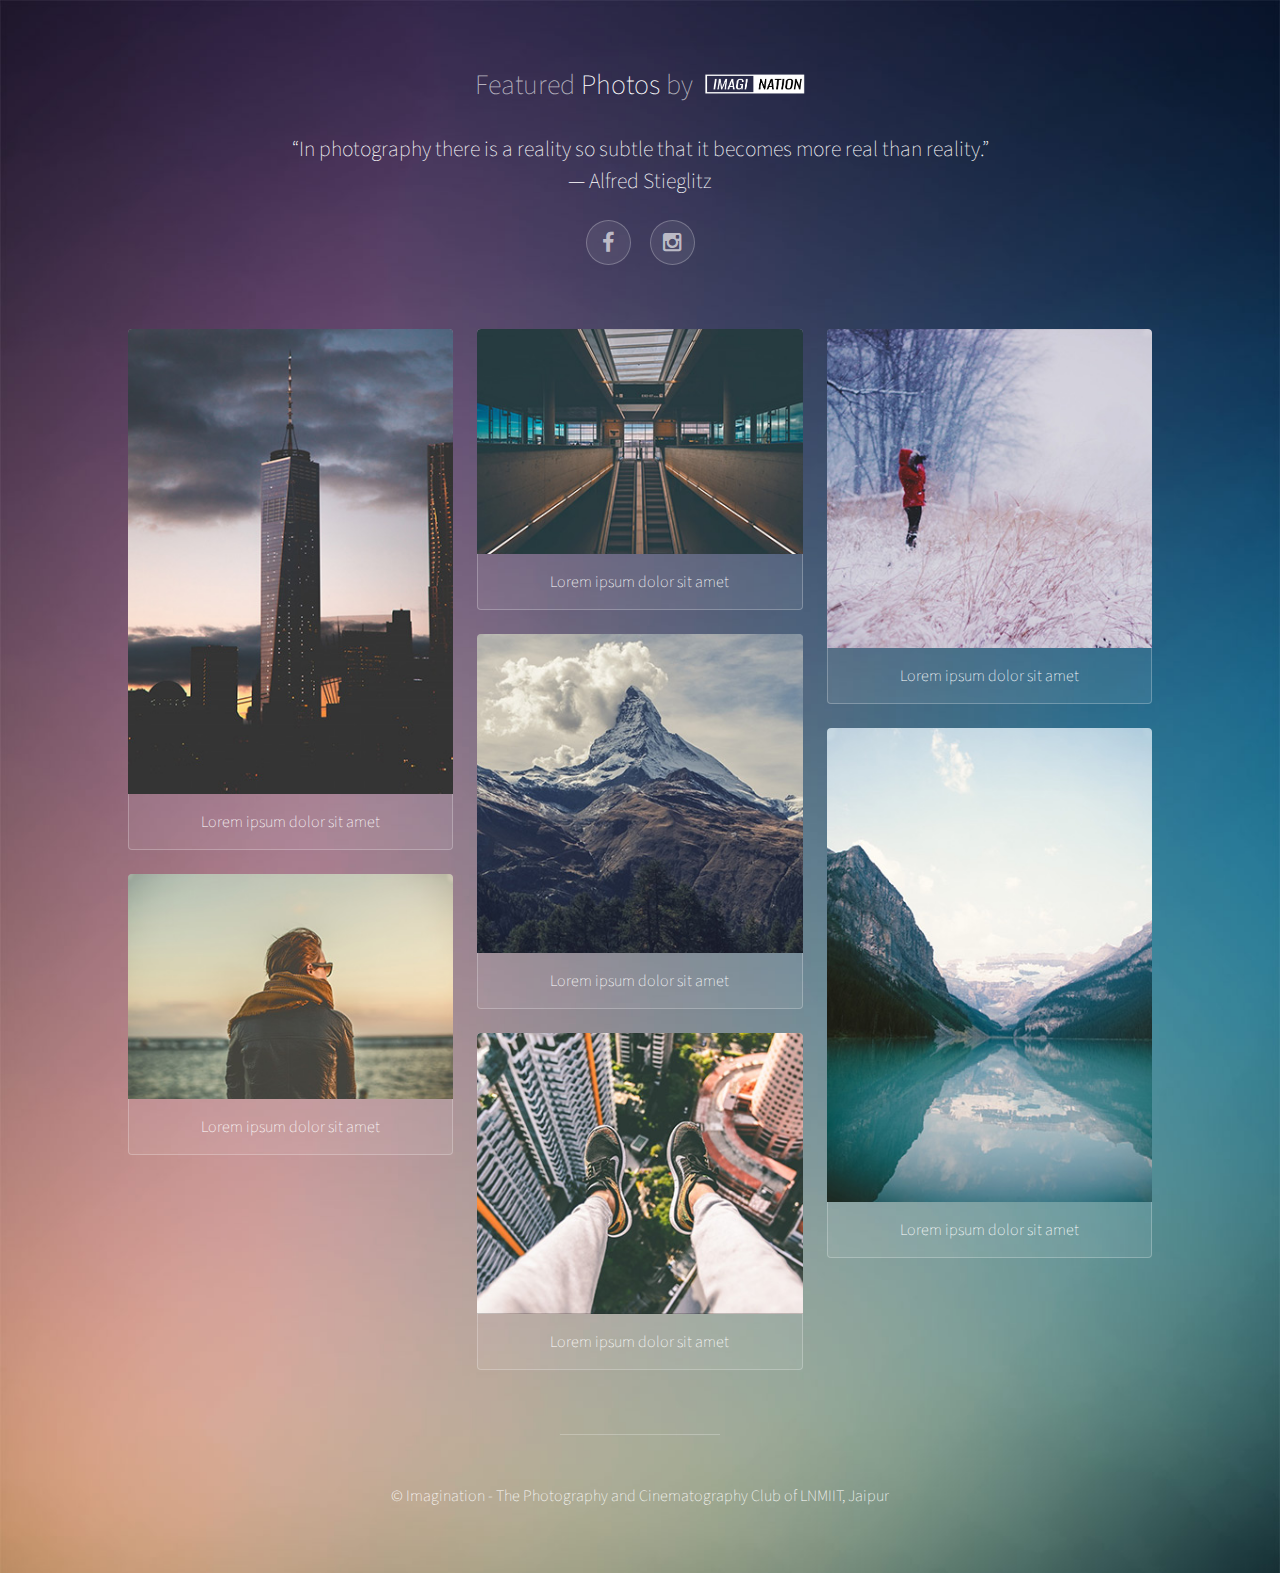
==== featured-gallery.html @ 34ef7d62 "Assests, team.html, gallery.html" ====
<!DOCTYPE HTML>
<!--
	Visualize by TEMPLATED
	templated.co @templatedco
	Released for free under the Creative Commons Attribution 3.0 license (templated.co/license)
-->
<html>
	<head>
		<title>Imagination | Featured Photos</title>
		<meta charset="utf-8" />
		<meta name="viewport" content="width=device-width, initial-scale=1" />
		<link rel="stylesheet" href="assets/css/main.css" />
		<link rel="stylesheet" href="assets/css/animate.css" />
		<link rel="stylesheet" href="assets/css/bootstrap.css" />
		<link rel="stylesheet" href="assets/css/custom.css" />
	</head>
	<body>

		<!-- Wrapper -->
			<div id="wrapper">

				<!-- Header -->
					<header id="header">
					<h1>Featured <strong>Photos</strong> by&nbsp; <img src="images/logowhite.png" height="20" width="100"></h1>

						<h2>“In photography there is a reality so subtle that it becomes more real than reality.” <br> <b>  — Alfred Stieglitz</b></h2>
						<ul class="icons">

							<li><a href="#" class="icon style2 fa-facebook"><span class="label">Facebook</span></a></li>
							<li><a href="#" class="icon style2 fa-instagram"><span class="label">Instagram</span></a></li>

						</ul>
					</header>

				<!-- Main -->
					<section id="main">

						<!-- Thumbnails -->
							<section class="thumbnails">
								<div>
									<a href="images/fulls/01.jpg">
										<img src="images/thumbs/01.jpg" alt="" />
										<h3>Lorem ipsum dolor sit amet</h3>
									</a>
									<a href="images/fulls/02.jpg">
										<img src="images/thumbs/02.jpg" alt="" />
										<h3>Lorem ipsum dolor sit amet</h3>
									</a>
								</div>
								<div>
									<a href="images/fulls/03.jpg">
										<img src="images/thumbs/03.jpg" alt="" />
										<h3>Lorem ipsum dolor sit amet</h3>
									</a>
									<a href="images/fulls/04.jpg">
										<img src="images/thumbs/04.jpg" alt="" />
										<h3>Lorem ipsum dolor sit amet</h3>
									</a>
									<a href="images/fulls/05.jpg">
										<img src="images/thumbs/05.jpg" alt="" />
										<h3>Lorem ipsum dolor sit amet</h3>
									</a>
								</div>
								<div>
									<a href="images/fulls/06.jpg">
										<img src="images/thumbs/06.jpg" alt="" />
										<h3>Lorem ipsum dolor sit amet</h3>
									</a>
									<a href="images/fulls/07.jpg">
										<img src="images/thumbs/07.jpg" alt="" />
										<h3>Lorem ipsum dolor sit amet</h3>
									</a>
								</div>
							</section>

					</section>

				<!-- Footer -->
					<footer id="footer">
						<p><b>&copy; Imagination - The Photography and Cinematography Club of LNMIIT, Jaipur</b></p>
					</footer>

			</div>

		<!-- Scripts -->
			<script src="assets/js/jquery.min.js"></script>
			<script src="assets/js/jquery.poptrox.min.js"></script>
			<script src="assets/js/skel.min.js"></script>
			<script src="assets/js/main.js"></script>

	</body>
</html>
---- assets/css/main.css ----
@charset "UTF-8";
@import url(font-awesome.min.css);
@import url("http://fonts.googleapis.com/css?family=Source+Sans+Pro:200");

/*
	Visualize by TEMPLATED
	templated.co @templatedco
	Released for free under the Creative Commons Attribution 3.0 license (templated.co/license)
*/

/* Reset */

	html, body, div, span, applet, object, iframe, h1, h2, h3, h4, h5, h6, p, blockquote, pre, a, abbr, acronym, address, big, cite, code, del, dfn, em, img, ins, kbd, q, s, samp, small, strike, strong, sub, sup, tt, var, b, u, i, center, dl, dt, dd, ol, ul, li, fieldset, form, label, legend, table, caption, tbody, tfoot, thead, tr, th, td, article, aside, canvas, details, embed, figure, figcaption, footer, header, hgroup, menu, nav, output, ruby, section, summary, time, mark, audio, video {
		margin: 0;
		padding: 0;
		border: 0;
		font-size: 100%;
		font: inherit;
		vertical-align: baseline;
	}

	article, aside, details, figcaption, figure, footer, header, hgroup, menu, nav, section {
		display: block;
	}

	body {
		line-height: 1;
	}

	ol, ul {
		list-style: none;
	}

	blockquote, q {
		quotes: none;
	}

	blockquote:before, blockquote:after, q:before, q:after {
		content: '';
		content: none;
	}

	table {
		border-collapse: collapse;
		border-spacing: 0;
	}

	body {
		-webkit-text-size-adjust: none;
	}

/* Box Model */

	*, *:before, *:after {
		-moz-box-sizing: border-box;
		-webkit-box-sizing: border-box;
		box-sizing: border-box;
	}

/* Grid */

	.row {
		border-bottom: solid 1px transparent;
		-moz-box-sizing: border-box;
		-webkit-box-sizing: border-box;
		box-sizing: border-box;
	}

	.row > * {
		float: left;
		-moz-box-sizing: border-box;
		-webkit-box-sizing: border-box;
		box-sizing: border-box;
	}

	.row:after, .row:before {
		content: '';
		display: block;
		clear: both;
		height: 0;
	}

	.row.uniform > * > :first-child {
		margin-top: 0;
	}

	.row.uniform > * > :last-child {
		margin-bottom: 0;
	}

	.row.\30 \25 > * {
		padding: 0 0 0 0em;
	}

	.row.\30 \25 {
		margin: 0 0 -1px 0em;
	}

	.row.uniform.\30 \25 > * {
		padding: 0em 0 0 0em;
	}

	.row.uniform.\30 \25 {
		margin: 0em 0 -1px 0em;
	}

	.row > * {
		padding: 0 0 0 2em;
	}

	.row {
		margin: 0 0 -1px -2em;
	}

	.row.uniform > * {
		padding: 2em 0 0 2em;
	}

	.row.uniform {
		margin: -2em 0 -1px -2em;
	}

	.row.\32 00\25 > * {
		padding: 0 0 0 4em;
	}

	.row.\32 00\25 {
		margin: 0 0 -1px -4em;
	}

	.row.uniform.\32 00\25 > * {
		padding: 4em 0 0 4em;
	}

	.row.uniform.\32 00\25 {
		margin: -4em 0 -1px -4em;
	}

	.row.\31 50\25 > * {
		padding: 0 0 0 3em;
	}

	.row.\31 50\25 {
		margin: 0 0 -1px -3em;
	}

	.row.uniform.\31 50\25 > * {
		padding: 3em 0 0 3em;
	}

	.row.uniform.\31 50\25 {
		margin: -3em 0 -1px -3em;
	}

	.row.\35 0\25 > * {
		padding: 0 0 0 1em;
	}

	.row.\35 0\25 {
		margin: 0 0 -1px -1em;
	}

	.row.uniform.\35 0\25 > * {
		padding: 1em 0 0 1em;
	}

	.row.uniform.\35 0\25 {
		margin: -1em 0 -1px -1em;
	}

	.row.\32 5\25 > * {
		padding: 0 0 0 0.5em;
	}

	.row.\32 5\25 {
		margin: 0 0 -1px -0.5em;
	}

	.row.uniform.\32 5\25 > * {
		padding: 0.5em 0 0 0.5em;
	}

	.row.uniform.\32 5\25 {
		margin: -0.5em 0 -1px -0.5em;
	}

	.\31 2u, .\31 2u\24 {
		width: 100%;
		clear: none;
		margin-left: 0;
	}

	.\31 1u, .\31 1u\24 {
		width: 91.6666666667%;
		clear: none;
		margin-left: 0;
	}

	.\31 0u, .\31 0u\24 {
		width: 83.3333333333%;
		clear: none;
		margin-left: 0;
	}

	.\39 u, .\39 u\24 {
		width: 75%;
		clear: none;
		margin-left: 0;
	}

	.\38 u, .\38 u\24 {
		width: 66.6666666667%;
		clear: none;
		margin-left: 0;
	}

	.\37 u, .\37 u\24 {
		width: 58.3333333333%;
		clear: none;
		margin-left: 0;
	}

	.\36 u, .\36 u\24 {
		width: 50%;
		clear: none;
		margin-left: 0;
	}

	.\35 u, .\35 u\24 {
		width: 41.6666666667%;
		clear: none;
		margin-left: 0;
	}

	.\34 u, .\34 u\24 {
		width: 33.3333333333%;
		clear: none;
		margin-left: 0;
	}

	.\33 u, .\33 u\24 {
		width: 25%;
		clear: none;
		margin-left: 0;
	}

	.\32 u, .\32 u\24 {
		width: 16.6666666667%;
		clear: none;
		margin-left: 0;
	}

	.\31 u, .\31 u\24 {
		width: 8.3333333333%;
		clear: none;
		margin-left: 0;
	}

	.\31 2u\24 + *,
	.\31 1u\24 + *,
	.\31 0u\24 + *,
	.\39 u\24 + *,
	.\38 u\24 + *,
	.\37 u\24 + *,
	.\36 u\24 + *,
	.\35 u\24 + *,
	.\34 u\24 + *,
	.\33 u\24 + *,
	.\32 u\24 + *,
	.\31 u\24 + * {
		clear: left;
	}

	.\-11u {
		margin-left: 91.66667%;
	}

	.\-10u {
		margin-left: 83.33333%;
	}

	.\-9u {
		margin-left: 75%;
	}

	.\-8u {
		margin-left: 66.66667%;
	}

	.\-7u {
		margin-left: 58.33333%;
	}

	.\-6u {
		margin-left: 50%;
	}

	.\-5u {
		margin-left: 41.66667%;
	}

	.\-4u {
		margin-left: 33.33333%;
	}

	.\-3u {
		margin-left: 25%;
	}

	.\-2u {
		margin-left: 16.66667%;
	}

	.\-1u {
		margin-left: 8.33333%;
	}

	@media screen and (max-width: 1680px) {

		.row > * {
			padding: 0 0 0 2em;
		}

		.row {
			margin: 0 0 -1px -2em;
		}

		.row.uniform > * {
			padding: 2em 0 0 2em;
		}

		.row.uniform {
			margin: -2em 0 -1px -2em;
		}

		.row.\32 00\25 > * {
			padding: 0 0 0 4em;
		}

		.row.\32 00\25 {
			margin: 0 0 -1px -4em;
		}

		.row.uniform.\32 00\25 > * {
			padding: 4em 0 0 4em;
		}

		.row.uniform.\32 00\25 {
			margin: -4em 0 -1px -4em;
		}

		.row.\31 50\25 > * {
			padding: 0 0 0 3em;
		}

		.row.\31 50\25 {
			margin: 0 0 -1px -3em;
		}

		.row.uniform.\31 50\25 > * {
			padding: 3em 0 0 3em;
		}

		.row.uniform.\31 50\25 {
			margin: -3em 0 -1px -3em;
		}

		.row.\35 0\25 > * {
			padding: 0 0 0 1em;
		}

		.row.\35 0\25 {
			margin: 0 0 -1px -1em;
		}

		.row.uniform.\35 0\25 > * {
			padding: 1em 0 0 1em;
		}

		.row.uniform.\35 0\25 {
			margin: -1em 0 -1px -1em;
		}

		.row.\32 5\25 > * {
			padding: 0 0 0 0.5em;
		}

		.row.\32 5\25 {
			margin: 0 0 -1px -0.5em;
		}

		.row.uniform.\32 5\25 > * {
			padding: 0.5em 0 0 0.5em;
		}

		.row.uniform.\32 5\25 {
			margin: -0.5em 0 -1px -0.5em;
		}

		.\31 2u\28xlarge\29, .\31 2u\24\28xlarge\29 {
			width: 100%;
			clear: none;
			margin-left: 0;
		}

		.\31 1u\28xlarge\29, .\31 1u\24\28xlarge\29 {
			width: 91.6666666667%;
			clear: none;
			margin-left: 0;
		}

		.\31 0u\28xlarge\29, .\31 0u\24\28xlarge\29 {
			width: 83.3333333333%;
			clear: none;
			margin-left: 0;
		}

		.\39 u\28xlarge\29, .\39 u\24\28xlarge\29 {
			width: 75%;
			clear: none;
			margin-left: 0;
		}

		.\38 u\28xlarge\29, .\38 u\24\28xlarge\29 {
			width: 66.6666666667%;
			clear: none;
			margin-left: 0;
		}

		.\37 u\28xlarge\29, .\37 u\24\28xlarge\29 {
			width: 58.3333333333%;
			clear: none;
			margin-left: 0;
		}

		.\36 u\28xlarge\29, .\36 u\24\28xlarge\29 {
			width: 50%;
			clear: none;
			margin-left: 0;
		}

		.\35 u\28xlarge\29, .\35 u\24\28xlarge\29 {
			width: 41.6666666667%;
			clear: none;
			margin-left: 0;
		}

		.\34 u\28xlarge\29, .\34 u\24\28xlarge\29 {
			width: 33.3333333333%;
			clear: none;
			margin-left: 0;
		}

		.\33 u\28xlarge\29, .\33 u\24\28xlarge\29 {
			width: 25%;
			clear: none;
			margin-left: 0;
		}

		.\32 u\28xlarge\29, .\32 u\24\28xlarge\29 {
			width: 16.6666666667%;
			clear: none;
			margin-left: 0;
		}

		.\31 u\28xlarge\29, .\31 u\24\28xlarge\29 {
			width: 8.3333333333%;
			clear: none;
			margin-left: 0;
		}

		.\31 2u\24\28xlarge\29 + *,
		.\31 1u\24\28xlarge\29 + *,
		.\31 0u\24\28xlarge\29 + *,
		.\39 u\24\28xlarge\29 + *,
		.\38 u\24\28xlarge\29 + *,
		.\37 u\24\28xlarge\29 + *,
		.\36 u\24\28xlarge\29 + *,
		.\35 u\24\28xlarge\29 + *,
		.\34 u\24\28xlarge\29 + *,
		.\33 u\24\28xlarge\29 + *,
		.\32 u\24\28xlarge\29 + *,
		.\31 u\24\28xlarge\29 + * {
			clear: left;
		}

		.\-11u\28xlarge\29 {
			margin-left: 91.66667%;
		}

		.\-10u\28xlarge\29 {
			margin-left: 83.33333%;
		}

		.\-9u\28xlarge\29 {
			margin-left: 75%;
		}

		.\-8u\28xlarge\29 {
			margin-left: 66.66667%;
		}

		.\-7u\28xlarge\29 {
			margin-left: 58.33333%;
		}

		.\-6u\28xlarge\29 {
			margin-left: 50%;
		}

		.\-5u\28xlarge\29 {
			margin-left: 41.66667%;
		}

		.\-4u\28xlarge\29 {
			margin-left: 33.33333%;
		}

		.\-3u\28xlarge\29 {
			margin-left: 25%;
		}

		.\-2u\28xlarge\29 {
			margin-left: 16.66667%;
		}

		.\-1u\28xlarge\29 {
			margin-left: 8.33333%;
		}

	}

	@media screen and (max-width: 1280px) {

		.row > * {
			padding: 0 0 0 2em;
		}

		.row {
			margin: 0 0 -1px -2em;
		}

		.row.uniform > * {
			padding: 2em 0 0 2em;
		}

		.row.uniform {
			margin: -2em 0 -1px -2em;
		}

		.row.\32 00\25 > * {
			padding: 0 0 0 4em;
		}

		.row.\32 00\25 {
			margin: 0 0 -1px -4em;
		}

		.row.uniform.\32 00\25 > * {
			padding: 4em 0 0 4em;
		}

		.row.uniform.\32 00\25 {
			margin: -4em 0 -1px -4em;
		}

		.row.\31 50\25 > * {
			padding: 0 0 0 3em;
		}

		.row.\31 50\25 {
			margin: 0 0 -1px -3em;
		}

		.row.uniform.\31 50\25 > * {
			padding: 3em 0 0 3em;
		}

		.row.uniform.\31 50\25 {
			margin: -3em 0 -1px -3em;
		}

		.row.\35 0\25 > * {
			padding: 0 0 0 1em;
		}

		.row.\35 0\25 {
			margin: 0 0 -1px -1em;
		}

		.row.uniform.\35 0\25 > * {
			padding: 1em 0 0 1em;
		}

		.row.uniform.\35 0\25 {
			margin: -1em 0 -1px -1em;
		}

		.row.\32 5\25 > * {
			padding: 0 0 0 0.5em;
		}

		.row.\32 5\25 {
			margin: 0 0 -1px -0.5em;
		}

		.row.uniform.\32 5\25 > * {
			padding: 0.5em 0 0 0.5em;
		}

		.row.uniform.\32 5\25 {
			margin: -0.5em 0 -1px -0.5em;
		}

		.\31 2u\28large\29, .\31 2u\24\28large\29 {
			width: 100%;
			clear: none;
			margin-left: 0;
		}

		.\31 1u\28large\29, .\31 1u\24\28large\29 {
			width: 91.6666666667%;
			clear: none;
			margin-left: 0;
		}

		.\31 0u\28large\29, .\31 0u\24\28large\29 {
			width: 83.3333333333%;
			clear: none;
			margin-left: 0;
		}

		.\39 u\28large\29, .\39 u\24\28large\29 {
			width: 75%;
			clear: none;
			margin-left: 0;
		}

		.\38 u\28large\29, .\38 u\24\28large\29 {
			width: 66.6666666667%;
			clear: none;
			margin-left: 0;
		}

		.\37 u\28large\29, .\37 u\24\28large\29 {
			width: 58.3333333333%;
			clear: none;
			margin-left: 0;
		}

		.\36 u\28large\29, .\36 u\24\28large\29 {
			width: 50%;
			clear: none;
			margin-left: 0;
		}

		.\35 u\28large\29, .\35 u\24\28large\29 {
			width: 41.6666666667%;
			clear: none;
			margin-left: 0;
		}

		.\34 u\28large\29, .\34 u\24\28large\29 {
			width: 33.3333333333%;
			clear: none;
			margin-left: 0;
		}

		.\33 u\28large\29, .\33 u\24\28large\29 {
			width: 25%;
			clear: none;
			margin-left: 0;
		}

		.\32 u\28large\29, .\32 u\24\28large\29 {
			width: 16.6666666667%;
			clear: none;
			margin-left: 0;
		}

		.\31 u\28large\29, .\31 u\24\28large\29 {
			width: 8.3333333333%;
			clear: none;
			margin-left: 0;
		}

		.\31 2u\24\28large\29 + *,
		.\31 1u\24\28large\29 + *,
		.\31 0u\24\28large\29 + *,
		.\39 u\24\28large\29 + *,
		.\38 u\24\28large\29 + *,
		.\37 u\24\28large\29 + *,
		.\36 u\24\28large\29 + *,
		.\35 u\24\28large\29 + *,
		.\34 u\24\28large\29 + *,
		.\33 u\24\28large\29 + *,
		.\32 u\24\28large\29 + *,
		.\31 u\24\28large\29 + * {
			clear: left;
		}

		.\-11u\28large\29 {
			margin-left: 91.66667%;
		}

		.\-10u\28large\29 {
			margin-left: 83.33333%;
		}

		.\-9u\28large\29 {
			margin-left: 75%;
		}

		.\-8u\28large\29 {
			margin-left: 66.66667%;
		}

		.\-7u\28large\29 {
			margin-left: 58.33333%;
		}

		.\-6u\28large\29 {
			margin-left: 50%;
		}

		.\-5u\28large\29 {
			margin-left: 41.66667%;
		}

		.\-4u\28large\29 {
			margin-left: 33.33333%;
		}

		.\-3u\28large\29 {
			margin-left: 25%;
		}

		.\-2u\28large\29 {
			margin-left: 16.66667%;
		}

		.\-1u\28large\29 {
			margin-left: 8.33333%;
		}

	}

	@media screen and (max-width: 980px) {

		.row > * {
			padding: 0 0 0 2em;
		}

		.row {
			margin: 0 0 -1px -2em;
		}

		.row.uniform > * {
			padding: 2em 0 0 2em;
		}

		.row.uniform {
			margin: -2em 0 -1px -2em;
		}

		.row.\32 00\25 > * {
			padding: 0 0 0 4em;
		}

		.row.\32 00\25 {
			margin: 0 0 -1px -4em;
		}

		.row.uniform.\32 00\25 > * {
			padding: 4em 0 0 4em;
		}

		.row.uniform.\32 00\25 {
			margin: -4em 0 -1px -4em;
		}

		.row.\31 50\25 > * {
			padding: 0 0 0 3em;
		}

		.row.\31 50\25 {
			margin: 0 0 -1px -3em;
		}

		.row.uniform.\31 50\25 > * {
			padding: 3em 0 0 3em;
		}

		.row.uniform.\31 50\25 {
			margin: -3em 0 -1px -3em;
		}

		.row.\35 0\25 > * {
			padding: 0 0 0 1em;
		}

		.row.\35 0\25 {
			margin: 0 0 -1px -1em;
		}

		.row.uniform.\35 0\25 > * {
			padding: 1em 0 0 1em;
		}

		.row.uniform.\35 0\25 {
			margin: -1em 0 -1px -1em;
		}

		.row.\32 5\25 > * {
			padding: 0 0 0 0.5em;
		}

		.row.\32 5\25 {
			margin: 0 0 -1px -0.5em;
		}

		.row.uniform.\32 5\25 > * {
			padding: 0.5em 0 0 0.5em;
		}

		.row.uniform.\32 5\25 {
			margin: -0.5em 0 -1px -0.5em;
		}

		.\31 2u\28medium\29, .\31 2u\24\28medium\29 {
			width: 100%;
			clear: none;
			margin-left: 0;
		}

		.\31 1u\28medium\29, .\31 1u\24\28medium\29 {
			width: 91.6666666667%;
			clear: none;
			margin-left: 0;
		}

		.\31 0u\28medium\29, .\31 0u\24\28medium\29 {
			width: 83.3333333333%;
			clear: none;
			margin-left: 0;
		}

		.\39 u\28medium\29, .\39 u\24\28medium\29 {
			width: 75%;
			clear: none;
			margin-left: 0;
		}

		.\38 u\28medium\29, .\38 u\24\28medium\29 {
			width: 66.6666666667%;
			clear: none;
			margin-left: 0;
		}

		.\37 u\28medium\29, .\37 u\24\28medium\29 {
			width: 58.3333333333%;
			clear: none;
			margin-left: 0;
		}

		.\36 u\28medium\29, .\36 u\24\28medium\29 {
			width: 50%;
			clear: none;
			margin-left: 0;
		}

		.\35 u\28medium\29, .\35 u\24\28medium\29 {
			width: 41.6666666667%;
			clear: none;
			margin-left: 0;
		}

		.\34 u\28medium\29, .\34 u\24\28medium\29 {
			width: 33.3333333333%;
			clear: none;
			margin-left: 0;
		}

		.\33 u\28medium\29, .\33 u\24\28medium\29 {
			width: 25%;
			clear: none;
			margin-left: 0;
		}

		.\32 u\28medium\29, .\32 u\24\28medium\29 {
			width: 16.6666666667%;
			clear: none;
			margin-left: 0;
		}

		.\31 u\28medium\29, .\31 u\24\28medium\29 {
			width: 8.3333333333%;
			clear: none;
			margin-left: 0;
		}

		.\31 2u\24\28medium\29 + *,
		.\31 1u\24\28medium\29 + *,
		.\31 0u\24\28medium\29 + *,
		.\39 u\24\28medium\29 + *,
		.\38 u\24\28medium\29 + *,
		.\37 u\24\28medium\29 + *,
		.\36 u\24\28medium\29 + *,
		.\35 u\24\28medium\29 + *,
		.\34 u\24\28medium\29 + *,
		.\33 u\24\28medium\29 + *,
		.\32 u\24\28medium\29 + *,
		.\31 u\24\28medium\29 + * {
			clear: left;
		}

		.\-11u\28medium\29 {
			margin-left: 91.66667%;
		}

		.\-10u\28medium\29 {
			margin-left: 83.33333%;
		}

		.\-9u\28medium\29 {
			margin-left: 75%;
		}

		.\-8u\28medium\29 {
			margin-left: 66.66667%;
		}

		.\-7u\28medium\29 {
			margin-left: 58.33333%;
		}

		.\-6u\28medium\29 {
			margin-left: 50%;
		}

		.\-5u\28medium\29 {
			margin-left: 41.66667%;
		}

		.\-4u\28medium\29 {
			margin-left: 33.33333%;
		}

		.\-3u\28medium\29 {
			margin-left: 25%;
		}

		.\-2u\28medium\29 {
			margin-left: 16.66667%;
		}

		.\-1u\28medium\29 {
			margin-left: 8.33333%;
		}

	}

	@media screen and (max-width: 736px) {

		.row > * {
			padding: 0 0 0 2em;
		}

		.row {
			margin: 0 0 -1px -2em;
		}

		.row.uniform > * {
			padding: 2em 0 0 2em;
		}

		.row.uniform {
			margin: -2em 0 -1px -2em;
		}

		.row.\32 00\25 > * {
			padding: 0 0 0 4em;
		}

		.row.\32 00\25 {
			margin: 0 0 -1px -4em;
		}

		.row.uniform.\32 00\25 > * {
			padding: 4em 0 0 4em;
		}

		.row.uniform.\32 00\25 {
			margin: -4em 0 -1px -4em;
		}

		.row.\31 50\25 > * {
			padding: 0 0 0 3em;
		}

		.row.\31 50\25 {
			margin: 0 0 -1px -3em;
		}

		.row.uniform.\31 50\25 > * {
			padding: 3em 0 0 3em;
		}

		.row.uniform.\31 50\25 {
			margin: -3em 0 -1px -3em;
		}

		.row.\35 0\25 > * {
			padding: 0 0 0 1em;
		}

		.row.\35 0\25 {
			margin: 0 0 -1px -1em;
		}

		.row.uniform.\35 0\25 > * {
			padding: 1em 0 0 1em;
		}

		.row.uniform.\35 0\25 {
			margin: -1em 0 -1px -1em;
		}

		.row.\32 5\25 > * {
			padding: 0 0 0 0.5em;
		}

		.row.\32 5\25 {
			margin: 0 0 -1px -0.5em;
		}

		.row.uniform.\32 5\25 > * {
			padding: 0.5em 0 0 0.5em;
		}

		.row.uniform.\32 5\25 {
			margin: -0.5em 0 -1px -0.5em;
		}

		.\31 2u\28small\29, .\31 2u\24\28small\29 {
			width: 100%;
			clear: none;
			margin-left: 0;
		}

		.\31 1u\28small\29, .\31 1u\24\28small\29 {
			width: 91.6666666667%;
			clear: none;
			margin-left: 0;
		}

		.\31 0u\28small\29, .\31 0u\24\28small\29 {
			width: 83.3333333333%;
			clear: none;
			margin-left: 0;
		}

		.\39 u\28small\29, .\39 u\24\28small\29 {
			width: 75%;
			clear: none;
			margin-left: 0;
		}

		.\38 u\28small\29, .\38 u\24\28small\29 {
			width: 66.6666666667%;
			clear: none;
			margin-left: 0;
		}

		.\37 u\28small\29, .\37 u\24\28small\29 {
			width: 58.3333333333%;
			clear: none;
			margin-left: 0;
		}

		.\36 u\28small\29, .\36 u\24\28small\29 {
			width: 50%;
			clear: none;
			margin-left: 0;
		}

		.\35 u\28small\29, .\35 u\24\28small\29 {
			width: 41.6666666667%;
			clear: none;
			margin-left: 0;
		}

		.\34 u\28small\29, .\34 u\24\28small\29 {
			width: 33.3333333333%;
			clear: none;
			margin-left: 0;
		}

		.\33 u\28small\29, .\33 u\24\28small\29 {
			width: 25%;
			clear: none;
			margin-left: 0;
		}

		.\32 u\28small\29, .\32 u\24\28small\29 {
			width: 16.6666666667%;
			clear: none;
			margin-left: 0;
		}

		.\31 u\28small\29, .\31 u\24\28small\29 {
			width: 8.3333333333%;
			clear: none;
			margin-left: 0;
		}

		.\31 2u\24\28small\29 + *,
		.\31 1u\24\28small\29 + *,
		.\31 0u\24\28small\29 + *,
		.\39 u\24\28small\29 + *,
		.\38 u\24\28small\29 + *,
		.\37 u\24\28small\29 + *,
		.\36 u\24\28small\29 + *,
		.\35 u\24\28small\29 + *,
		.\34 u\24\28small\29 + *,
		.\33 u\24\28small\29 + *,
		.\32 u\24\28small\29 + *,
		.\31 u\24\28small\29 + * {
			clear: left;
		}

		.\-11u\28small\29 {
			margin-left: 91.66667%;
		}

		.\-10u\28small\29 {
			margin-left: 83.33333%;
		}

		.\-9u\28small\29 {
			margin-left: 75%;
		}

		.\-8u\28small\29 {
			margin-left: 66.66667%;
		}

		.\-7u\28small\29 {
			margin-left: 58.33333%;
		}

		.\-6u\28small\29 {
			margin-left: 50%;
		}

		.\-5u\28small\29 {
			margin-left: 41.66667%;
		}

		.\-4u\28small\29 {
			margin-left: 33.33333%;
		}

		.\-3u\28small\29 {
			margin-left: 25%;
		}

		.\-2u\28small\29 {
			margin-left: 16.66667%;
		}

		.\-1u\28small\29 {
			margin-left: 8.33333%;
		}

	}

	@media screen and (max-width: 480px) {

		.row > * {
			padding: 0 0 0 2em;
		}

		.row {
			margin: 0 0 -1px -2em;
		}

		.row.uniform > * {
			padding: 2em 0 0 2em;
		}

		.row.uniform {
			margin: -2em 0 -1px -2em;
		}

		.row.\32 00\25 > * {
			padding: 0 0 0 4em;
		}

		.row.\32 00\25 {
			margin: 0 0 -1px -4em;
		}

		.row.uniform.\32 00\25 > * {
			padding: 4em 0 0 4em;
		}

		.row.uniform.\32 00\25 {
			margin: -4em 0 -1px -4em;
		}

		.row.\31 50\25 > * {
			padding: 0 0 0 3em;
		}

		.row.\31 50\25 {
			margin: 0 0 -1px -3em;
		}

		.row.uniform.\31 50\25 > * {
			padding: 3em 0 0 3em;
		}

		.row.uniform.\31 50\25 {
			margin: -3em 0 -1px -3em;
		}

		.row.\35 0\25 > * {
			padding: 0 0 0 1em;
		}

		.row.\35 0\25 {
			margin: 0 0 -1px -1em;
		}

		.row.uniform.\35 0\25 > * {
			padding: 1em 0 0 1em;
		}

		.row.uniform.\35 0\25 {
			margin: -1em 0 -1px -1em;
		}

		.row.\32 5\25 > * {
			padding: 0 0 0 0.5em;
		}

		.row.\32 5\25 {
			margin: 0 0 -1px -0.5em;
		}

		.row.uniform.\32 5\25 > * {
			padding: 0.5em 0 0 0.5em;
		}

		.row.uniform.\32 5\25 {
			margin: -0.5em 0 -1px -0.5em;
		}

		.\31 2u\28xsmall\29, .\31 2u\24\28xsmall\29 {
			width: 100%;
			clear: none;
			margin-left: 0;
		}

		.\31 1u\28xsmall\29, .\31 1u\24\28xsmall\29 {
			width: 91.6666666667%;
			clear: none;
			margin-left: 0;
		}

		.\31 0u\28xsmall\29, .\31 0u\24\28xsmall\29 {
			width: 83.3333333333%;
			clear: none;
			margin-left: 0;
		}

		.\39 u\28xsmall\29, .\39 u\24\28xsmall\29 {
			width: 75%;
			clear: none;
			margin-left: 0;
		}

		.\38 u\28xsmall\29, .\38 u\24\28xsmall\29 {
			width: 66.6666666667%;
			clear: none;
			margin-left: 0;
		}

		.\37 u\28xsmall\29, .\37 u\24\28xsmall\29 {
			width: 58.3333333333%;
			clear: none;
			margin-left: 0;
		}

		.\36 u\28xsmall\29, .\36 u\24\28xsmall\29 {
			width: 50%;
			clear: none;
			margin-left: 0;
		}

		.\35 u\28xsmall\29, .\35 u\24\28xsmall\29 {
			width: 41.6666666667%;
			clear: none;
			margin-left: 0;
		}

		.\34 u\28xsmall\29, .\34 u\24\28xsmall\29 {
			width: 33.3333333333%;
			clear: none;
			margin-left: 0;
		}

		.\33 u\28xsmall\29, .\33 u\24\28xsmall\29 {
			width: 25%;
			clear: none;
			margin-left: 0;
		}

		.\32 u\28xsmall\29, .\32 u\24\28xsmall\29 {
			width: 16.6666666667%;
			clear: none;
			margin-left: 0;
		}

		.\31 u\28xsmall\29, .\31 u\24\28xsmall\29 {
			width: 8.3333333333%;
			clear: none;
			margin-left: 0;
		}

		.\31 2u\24\28xsmall\29 + *,
		.\31 1u\24\28xsmall\29 + *,
		.\31 0u\24\28xsmall\29 + *,
		.\39 u\24\28xsmall\29 + *,
		.\38 u\24\28xsmall\29 + *,
		.\37 u\24\28xsmall\29 + *,
		.\36 u\24\28xsmall\29 + *,
		.\35 u\24\28xsmall\29 + *,
		.\34 u\24\28xsmall\29 + *,
		.\33 u\24\28xsmall\29 + *,
		.\32 u\24\28xsmall\29 + *,
		.\31 u\24\28xsmall\29 + * {
			clear: left;
		}

		.\-11u\28xsmall\29 {
			margin-left: 91.66667%;
		}

		.\-10u\28xsmall\29 {
			margin-left: 83.33333%;
		}

		.\-9u\28xsmall\29 {
			margin-left: 75%;
		}

		.\-8u\28xsmall\29 {
			margin-left: 66.66667%;
		}

		.\-7u\28xsmall\29 {
			margin-left: 58.33333%;
		}

		.\-6u\28xsmall\29 {
			margin-left: 50%;
		}

		.\-5u\28xsmall\29 {
			margin-left: 41.66667%;
		}

		.\-4u\28xsmall\29 {
			margin-left: 33.33333%;
		}

		.\-3u\28xsmall\29 {
			margin-left: 25%;
		}

		.\-2u\28xsmall\29 {
			margin-left: 16.66667%;
		}

		.\-1u\28xsmall\29 {
			margin-left: 8.33333%;
		}

	}

/* Basic */

	@-ms-viewport {
		width: device-width;
	}

	body {
		-ms-overflow-style: scrollbar;
	}

	@media screen and (max-width: 480px) {

		html, body {
			min-width: 320px;
		}

	}

	body {
		background-color: #000;
		background-image: url("../../images/bg.jpg");
		background-size: cover;
		background-position: top center;
	}

		body.is-loading *, body.is-loading *:before, body.is-loading *:after {
			-moz-animation: none !important;
			-webkit-animation: none !important;
			-ms-animation: none !important;
			animation: none !important;
			-moz-transition: none !important;
			-webkit-transition: none !important;
			-ms-transition: none !important;
			transition: none !important;
		}

/* Type */

	body, input, select, textarea {
		color: rgba(255, 255, 255, 0.65);
		font-family: "Source Sans Pro", Helvetica, sans-serif;
		font-size: 13pt;
		font-weight: 200;
		line-height: 1.65;
	}

		@media screen and (max-width: 1280px) {

			body, input, select, textarea {
				font-size: 12pt;
			}

		}

	a {
		color: inherit;
		text-decoration: none;
		border-bottom: dotted 1px rgba(255, 255, 255, 0.35);
		-moz-transition: border-bottom-color 0.2s ease-in-out, color 0.2s ease-in-out;
		-webkit-transition: border-bottom-color 0.2s ease-in-out, color 0.2s ease-in-out;
		-ms-transition: border-bottom-color 0.2s ease-in-out, color 0.2s ease-in-out;
		transition: border-bottom-color 0.2s ease-in-out, color 0.2s ease-in-out;
	}

		a:hover {
			color: #ffffff;
			border-bottom-color: transparent;
		}

	strong, b {
		color: #ffffff;
		font-weight: 200;
	}

	em, i {
		font-style: italic;
	}

	p {
		margin: 0 0 2em 0;
	}

	h1, h2, h3, h4, h5, h6 {
		color: #ffffff;
		font-weight: 200;
		line-height: 1.5;
		margin: 0 0 1em 0;
	}

		h1 a, h2 a, h3 a, h4 a, h5 a, h6 a {
			color: inherit;
			text-decoration: none;
		}

		@media screen and (max-width: 980px) {

			h1 br, h2 br, h3 br, h4 br, h5 br, h6 br {
				display: none;
			}

		}

	h1 {
		font-size: 1.75em;
	}

		@media screen and (max-width: 980px) {

			h1 {
				font-size: 1.5em;
			}

		}

		@media screen and (max-width: 736px) {

			h1 {
				font-size: 1.25em;
			}

		}

	h2 {
		font-size: 1.35em;
	}

		@media screen and (max-width: 736px) {

			h2 {
				font-size: 1em;
			}

		}

	h3 {
		font-size: 1em;
	}

	h4 {
		font-size: 1em;
	}

	h5 {
		font-size: 0.9em;
	}

	h6 {
		font-size: 0.7em;
	}

	sub {
		font-size: 0.8em;
		position: relative;
		top: 0.5em;
	}

	sup {
		font-size: 0.8em;
		position: relative;
		top: -0.5em;
	}

	blockquote {
		border-left: solid 4px rgba(255, 255, 255, 0.25);
		font-style: italic;
		margin: 0 0 2em 0;
		padding: 0.5em 0 0.5em 2em;
	}

	code {
		background: rgba(255, 255, 255, 0.075);
		border-radius: 4px;
		border: solid 1px rgba(255, 255, 255, 0.25);
		font-family: "Courier New", monospace;
		font-size: 0.9em;
		margin: 0 0.25em;
		padding: 0.25em 0.65em;
	}

	pre {
		-webkit-overflow-scrolling: touch;
		font-family: "Courier New", monospace;
		font-size: 0.9em;
		margin: 0 0 2em 0;
	}

		pre code {
			display: block;
			line-height: 1.75;
			padding: 1em 1.5em;
			overflow-x: auto;
		}

	hr {
		border: 0;
		border-bottom: solid 1px rgba(255, 255, 255, 0.25);
		margin: 2em 0;
	}

		hr.major {
			margin: 3em 0;
		}

	.align-left {
		text-align: left;
	}

	.align-center {
		text-align: center;
	}

	.align-right {
		text-align: right;
	}

/* Section/Article */

	section.special, article.special {
		text-align: center;
	}

	header p {
		color: rgba(255, 255, 255, 0.35);
		position: relative;
		margin: 0 0 1.5em 0;
	}

	header h2 + p {
		font-size: 1.25em;
		margin-top: -1em;
	}

	header h3 + p {
		font-size: 1.1em;
		margin-top: -0.8em;
	}

	header h4 + p,
	header h5 + p,
	header h6 + p {
		font-size: 0.9em;
		margin-top: -0.6em;
	}

/* Form */

	form {
		margin: 0 0 2em 0;
	}

	label {
		color: #ffffff;
		display: block;
		font-size: 0.9em;
		font-weight: 200;
		margin: 0 0 1em 0;
	}

	input[type="text"],
	input[type="password"],
	input[type="email"],
	input[type="tel"],
	select,
	textarea {
		-moz-appearance: none;
		-webkit-appearance: none;
		-ms-appearance: none;
		appearance: none;
		background: rgba(255, 255, 255, 0.075);
		border-radius: 4px;
		border: none;
		border: solid 1px rgba(255, 255, 255, 0.25);
		color: inherit;
		display: block;
		outline: 0;
		padding: 0 1em;
		text-decoration: none;
		width: 100%;
	}

		input[type="text"]:invalid,
		input[type="password"]:invalid,
		input[type="email"]:invalid,
		input[type="tel"]:invalid,
		select:invalid,
		textarea:invalid {
			box-shadow: none;
		}

		input[type="text"]:focus,
		input[type="password"]:focus,
		input[type="email"]:focus,
		input[type="tel"]:focus,
		select:focus,
		textarea:focus {
			border-color: #FF6382;
			box-shadow: 0 0 0 1px #FF6382;
		}

	.select-wrapper {
		text-decoration: none;
		display: block;
		position: relative;
	}

		.select-wrapper:before {
			content: "";
			-moz-osx-font-smoothing: grayscale;
			-webkit-font-smoothing: antialiased;
			font-family: FontAwesome;
			font-style: normal;
			font-weight: normal;
			text-transform: none !important;
		}

		.select-wrapper:before {
			color: rgba(255, 255, 255, 0.25);
			display: block;
			height: 2.75em;
			line-height: 2.75em;
			pointer-events: none;
			position: absolute;
			right: 0;
			text-align: center;
			top: 0;
			width: 2.75em;
		}

		.select-wrapper select::-ms-expand {
			display: none;
		}

	input[type="text"],
	input[type="password"],
	input[type="email"],
	select {
		height: 2.75em;
	}

	textarea {
		padding: 0.75em 1em;
	}

	input[type="checkbox"],
	input[type="radio"] {
		-moz-appearance: none;
		-webkit-appearance: none;
		-ms-appearance: none;
		appearance: none;
		display: block;
		float: left;
		margin-right: -2em;
		opacity: 0;
		width: 1em;
		z-index: -1;
	}

		input[type="checkbox"] + label,
		input[type="radio"] + label {
			text-decoration: none;
			color: rgba(255, 255, 255, 0.65);
			cursor: pointer;
			display: inline-block;
			font-size: 1em;
			font-weight: 200;
			padding-left: 2.4em;
			padding-right: 0.75em;
			position: relative;
		}

			input[type="checkbox"] + label:before,
			input[type="radio"] + label:before {
				-moz-osx-font-smoothing: grayscale;
				-webkit-font-smoothing: antialiased;
				font-family: FontAwesome;
				font-style: normal;
				font-weight: normal;
				text-transform: none !important;
			}

			input[type="checkbox"] + label:before,
			input[type="radio"] + label:before {
				background: rgba(255, 255, 255, 0.075);
				border-radius: 4px;
				border: solid 1px rgba(255, 255, 255, 0.25);
				content: '';
				display: inline-block;
				height: 1.65em;
				left: 0;
				line-height: 1.58125em;
				position: absolute;
				text-align: center;
				top: 0;
				width: 1.65em;
			}

		input[type="checkbox"]:checked + label:before,
		input[type="radio"]:checked + label:before {
			background: #FF6382;
			border-color: #FF6382;
			color: #ffffff;
			content: '\f00c';
		}

		input[type="checkbox"]:focus + label:before,
		input[type="radio"]:focus + label:before {
			border-color: #FF6382;
			box-shadow: 0 0 0 1px #FF6382;
		}

	input[type="checkbox"] + label:before {
		border-radius: 4px;
	}

	input[type="radio"] + label:before {
		border-radius: 100%;
	}

	::-webkit-input-placeholder {
		color: rgba(255, 255, 255, 0.35) !important;
		opacity: 1.0;
	}

	:-moz-placeholder {
		color: rgba(255, 255, 255, 0.35) !important;
		opacity: 1.0;
	}

	::-moz-placeholder {
		color: rgba(255, 255, 255, 0.35) !important;
		opacity: 1.0;
	}

	:-ms-input-placeholder {
		color: rgba(255, 255, 255, 0.35) !important;
		opacity: 1.0;
	}

	.formerize-placeholder {
		color: rgba(255, 255, 255, 0.35) !important;
		opacity: 1.0;
	}

/* Box */

	.box {
		border-radius: 4px;
		border: solid 1px rgba(255, 255, 255, 0.25);
		margin-bottom: 2em;
		padding: 1.5em;
	}

		.box > :last-child,
		.box > :last-child > :last-child,
		.box > :last-child > :last-child > :last-child {
			margin-bottom: 0;
		}

		.box.alt {
			border: 0;
			border-radius: 0;
			padding: 0;
		}

/* Icon */

	.icon {
		text-decoration: none;
		border-bottom: none;
		position: relative;
	}

		.icon:before {
			-moz-osx-font-smoothing: grayscale;
			-webkit-font-smoothing: antialiased;
			font-family: FontAwesome;
			font-style: normal;
			font-weight: normal;
			text-transform: none !important;
		}

		.icon > .label {
			display: none;
		}

		.icon.style2 {
			-moz-transition: all 0.2s ease;
			-webkit-transition: all 0.2s ease;
			-ms-transition: all 0.2s ease;
			transition: all 0.2s ease;
			border-radius: 100%;
			display: inline-block;
			padding: 0.5em;
			border: solid 1px rgba(255, 255, 255, 0.25);
			background-color: rgba(255, 255, 255, 0.075);
		}

			.icon.style2:before {
				display: block;
				width: 1.25em;
				height: 1.25em;
				line-height: 1.25em;
				font-size: 1.35em;
			}

			.icon.style2:hover {
				background-color: rgba(255, 255, 255, 0.25);
			}

			@media screen and (max-width: 736px) {

				.icon.style2:before {
					font-size: 1em;
				}

			}

/* Image */

	.image {
		border-radius: 4px;
		border: 0;
		display: inline-block;
		position: relative;
	}

		.image img {
			border-radius: 4px;
			display: block;
		}

		.image.left, .image.right {
			max-width: 40%;
		}

			.image.left img, .image.right img {
				width: 100%;
			}

		.image.left {
			float: left;
			padding: 0 1.5em 1em 0;
			top: 0.25em;
		}

		.image.right {
			float: right;
			padding: 0 0 1em 1.5em;
			top: 0.25em;
		}

		.image.fit {
			display: block;
			margin: 0 0 2em 0;
			width: 100%;
		}

			.image.fit img {
				width: 100%;
			}

		.image.main {
			display: block;
			margin: 0 0 3em 0;
			width: 100%;
		}

			.image.main img {
				width: 100%;
			}

/* List */

	ol {
		list-style: decimal;
		margin: 0 0 2em 0;
		padding-left: 1.25em;
	}

		ol li {
			padding-left: 0.25em;
		}

	ul {
		list-style: disc;
		margin: 0 0 2em 0;
		padding-left: 1em;
	}

		ul li {
			padding-left: 0.5em;
		}

		ul.alt {
			list-style: none;
			padding-left: 0;
		}

			ul.alt li {
				border-top: solid 1px rgba(255, 255, 255, 0.25);
				padding: 0.5em 0;
			}

				ul.alt li:first-child {
					border-top: 0;
					padding-top: 0;
				}

		ul.icons {
			cursor: default;
			list-style: none;
			padding-left: 0;
		}

			ul.icons li {
				display: inline-block;
				padding: 0 1em 0 0;
			}

				ul.icons li:last-child {
					padding-right: 0;
				}

		ul.actions {
			cursor: default;
			list-style: none;
			padding-left: 0;
		}

			ul.actions li {
				display: inline-block;
				padding: 0 1em 0 0;
				vertical-align: middle;
			}

				ul.actions li:last-child {
					padding-right: 0;
				}

			ul.actions.small li {
				padding: 0 0.5em 0 0;
			}

			ul.actions.vertical li {
				display: block;
				padding: 1em 0 0 0;
			}

				ul.actions.vertical li:first-child {
					padding-top: 0;
				}

				ul.actions.vertical li > * {
					margin-bottom: 0;
				}

			ul.actions.vertical.small li {
				padding: 0.5em 0 0 0;
			}

				ul.actions.vertical.small li:first-child {
					padding-top: 0;
				}

			ul.actions.fit {
				display: table;
				margin-left: -1em;
				padding: 0;
				table-layout: fixed;
				width: calc(100% + 1em);
			}

				ul.actions.fit li {
					display: table-cell;
					padding: 0 0 0 1em;
				}

					ul.actions.fit li > * {
						margin-bottom: 0;
					}

				ul.actions.fit.small {
					margin-left: -0.5em;
					width: calc(100% + 0.5em);
				}

					ul.actions.fit.small li {
						padding: 0 0 0 0.5em;
					}

			@media screen and (max-width: 480px) {

				ul.actions {
					margin: 0 0 2em 0;
				}

					ul.actions li {
						padding: 1em 0 0 0;
						display: block;
						text-align: center;
						width: 100%;
					}

						ul.actions li:first-child {
							padding-top: 0;
						}

						ul.actions li > * {
							width: 100%;
							margin: 0 !important;
						}

							ul.actions li > *.icon:before {
								margin-left: -2em;
							}

					ul.actions.small li {
						padding: 0.5em 0 0 0;
					}

						ul.actions.small li:first-child {
							padding-top: 0;
						}

			}

	dl {
		margin: 0 0 2em 0;
	}

		dl dt {
			display: block;
			font-weight: 200;
			margin: 0 0 1em 0;
		}

		dl dd {
			margin-left: 2em;
		}

/* Table */

	.table-wrapper {
		-webkit-overflow-scrolling: touch;
		overflow-x: auto;
	}

	table {
		margin: 0 0 2em 0;
		width: 100%;
	}

		table tbody tr {
			border: solid 1px rgba(255, 255, 255, 0.25);
			border-left: 0;
			border-right: 0;
		}

			table tbody tr:nth-child(2n + 1) {
				background-color: rgba(255, 255, 255, 0.075);
			}

		table td {
			padding: 0.75em 0.75em;
		}

		table th {
			color: #ffffff;
			font-size: 0.9em;
			font-weight: 200;
			padding: 0 0.75em 0.75em 0.75em;
			text-align: left;
		}

		table thead {
			border-bottom: solid 2px rgba(255, 255, 255, 0.25);
		}

		table tfoot {
			border-top: solid 2px rgba(255, 255, 255, 0.25);
		}

		table.alt {
			border-collapse: separate;
		}

			table.alt tbody tr td {
				border: solid 1px rgba(255, 255, 255, 0.25);
				border-left-width: 0;
				border-top-width: 0;
			}

				table.alt tbody tr td:first-child {
					border-left-width: 1px;
				}

			table.alt tbody tr:first-child td {
				border-top-width: 1px;
			}

			table.alt thead {
				border-bottom: 0;
			}

			table.alt tfoot {
				border-top: 0;
			}

/* Button */

	input[type="submit"],
	input[type="reset"],
	input[type="button"],
	button,
	.button {
		-moz-appearance: none;
		-webkit-appearance: none;
		-ms-appearance: none;
		appearance: none;
		-moz-transition: background-color 0.2s ease-in-out, color 0.2s ease-in-out;
		-webkit-transition: background-color 0.2s ease-in-out, color 0.2s ease-in-out;
		-ms-transition: background-color 0.2s ease-in-out, color 0.2s ease-in-out;
		transition: background-color 0.2s ease-in-out, color 0.2s ease-in-out;
		background-color: #FF6382;
		border-radius: 4px;
		border: 0;
		color: !important;
		cursor: pointer;
		display: inline-block;
		font-weight: 200;
		height: 2.85em;
		line-height: 2.95em;
		padding: 0 1.5em;
		text-align: center;
		text-decoration: none;
		white-space: nowrap;
	}

		input[type="submit"]:hover,
		input[type="reset"]:hover,
		input[type="button"]:hover,
		button:hover,
		.button:hover {
			background-color: #ff7c96;
		}

		input[type="submit"]:active,
		input[type="reset"]:active,
		input[type="button"]:active,
		button:active,
		.button:active {
			background-color: #ff496e;
		}

		input[type="submit"].icon,
		input[type="reset"].icon,
		input[type="button"].icon,
		button.icon,
		.button.icon {
			padding-left: 1.35em;
		}

			input[type="submit"].icon:before,
			input[type="reset"].icon:before,
			input[type="button"].icon:before,
			button.icon:before,
			.button.icon:before {
				margin-right: 0.5em;
			}

		input[type="submit"].fit,
		input[type="reset"].fit,
		input[type="button"].fit,
		button.fit,
		.button.fit {
			display: block;
			margin: 0 0 1em 0;
			width: 100%;
		}

		input[type="submit"].small,
		input[type="reset"].small,
		input[type="button"].small,
		button.small,
		.button.small {
			font-size: 0.8em;
		}

		input[type="submit"].big,
		input[type="reset"].big,
		input[type="button"].big,
		button.big,
		.button.big {
			font-size: 1.35em;
		}

		input[type="submit"].alt,
		input[type="reset"].alt,
		input[type="button"].alt,
		button.alt,
		.button.alt {
			background-color: transparent;
			box-shadow: inset 0 0 0 2px rgba(255, 255, 255, 0.25);
			color: #ffffff !important;
		}

			input[type="submit"].alt:hover,
			input[type="reset"].alt:hover,
			input[type="button"].alt:hover,
			button.alt:hover,
			.button.alt:hover {
				background-color: rgba(255, 255, 255, 0.075);
			}

			input[type="submit"].alt:active,
			input[type="reset"].alt:active,
			input[type="button"].alt:active,
			button.alt:active,
			.button.alt:active {
				background-color: rgba(255, 0, 0, 0.2);
			}

			input[type="submit"].alt.icon:before,
			input[type="reset"].alt.icon:before,
			input[type="button"].alt.icon:before,
			button.alt.icon:before,
			.button.alt.icon:before {
				color: rgba(255, 255, 255, 0.35);
			}

		input[type="submit"].special,
		input[type="reset"].special,
		input[type="button"].special,
		button.special,
		.button.special {
			background-color: #FF6382;
			color: !important;
		}

			input[type="submit"].special:hover,
			input[type="reset"].special:hover,
			input[type="button"].special:hover,
			button.special:hover,
			.button.special:hover {
				background-color: #ff7c96;
			}

			input[type="submit"].special:active,
			input[type="reset"].special:active,
			input[type="button"].special:active,
			button.special:active,
			.button.special:active {
				background-color: #ff496e;
			}

		input[type="submit"].disabled, input[type="submit"]:disabled,
		input[type="reset"].disabled,
		input[type="reset"]:disabled,
		input[type="button"].disabled,
		input[type="button"]:disabled,
		button.disabled,
		button:disabled,
		.button.disabled,
		.button:disabled {
			background-color: rgba(255, 255, 255, 0.65) !important;
			box-shadow: inset 0 -0.15em 0 0 rgba(0, 0, 0, 0.15);
			color: #000 !important;
			cursor: default;
			opacity: 0.25;
		}

		@media screen and (max-width: 480px) {

			input[type="submit"],
			input[type="reset"],
			input[type="button"],
			button,
			.button {
				padding: 0;
			}

		}

/* Thumbnails */

	.thumbnails {
		display: -moz-flex;
		display: -webkit-flex;
		display: -ms-flex;
		display: flex;
		-moz-flex-direction: row;
		-webkit-flex-direction: row;
		-ms-flex-direction: row;
		flex-direction: row;
		position: relative;
		margin: 0 0 2em -2em;
	}

		.thumbnails a {
			-moz-transition: all 0.2s ease;
			-webkit-transition: all 0.2s ease;
			-ms-transition: all 0.2s ease;
			transition: all 0.2s ease;
			border-bottom: none;
			display: block;
			width: 100%;
			margin: 0 0 2em 0;
			text-align: center;
			border-radius: 4px;
			box-shadow: inset 0 0 0 1px rgba(255, 255, 255, 0.25);
			background-color: rgba(255, 255, 255, 0.075);
			cursor: pointer;
			outline: 0;
			overflow: hidden;
		}

			.thumbnails a img {
				display: block;
				width: 100%;
				border-top-left-radius: 4px;
				border-top-right-radius: 4px;
			}

			.thumbnails a h3 {
				margin: 1em;
			}

			.thumbnails a:hover {
				background-color: rgba(255, 255, 255, 0.25);
				box-shadow: inset 0 0 0 1px rgba(255, 255, 255, 0.25), 0 0 0.5em 0 #FF6382;
			}

		.thumbnails > div {
			display: -moz-flex;
			display: -webkit-flex;
			display: -ms-flex;
			display: flex;
			-moz-flex-direction: column;
			-webkit-flex-direction: column;
			-ms-flex-direction: column;
			flex-direction: column;
			width: calc(100% / 3);
			padding-left: 2em;
		}

			.thumbnails > div > :last-child {
				margin-bottom: 0;
			}

		@media screen and (max-width: 1280px) {

			.thumbnails {
				margin: 0 0 2em -1.5em;
			}

				.thumbnails a {
					margin: 0 0 1.5em 0;
				}

				.thumbnails > div {
					padding-left: 1.5em;
				}

		}

		@media screen and (max-width: 980px) {

			.thumbnails h3 {
				font-size: 0.8em;
			}

		}

		@media screen and (max-width: 480px) {

			.thumbnails {
				display: block;
			}

				.thumbnails a {
					margin: 0 0 2em 0 !important;
				}

				.thumbnails > div {
					display: block;
					width: 100%;
				}

					.thumbnails > div:last-child > :last-child {
						margin-bottom: 0 !important;
					}

				.thumbnails h3 {
					font-size: 1em;
				}

		}

/* Poptrox */

	.poptrox-popup {
		-moz-box-sizing: content-box;
		-webkit-box-sizing: content-box;
		-ms-box-sizing: content-box;
		box-sizing: content-box;
		background: rgba(255, 255, 255, 0.25);
		box-shadow: 0 0.5em 3em 0 rgba(0, 0, 0, 0.25);
		border-radius: 4px;
		overflow: hidden;
	}

		.poptrox-popup .closer {
			-moz-transition: opacity 0.2s ease-in-out;
			-webkit-transition: opacity 0.2s ease-in-out;
			-ms-transition: opacity 0.2s ease-in-out;
			transition: opacity 0.2s ease-in-out;
			text-decoration: none;
			position: absolute;
			top: 1em;
			right: 1em;
			z-index: 2;
			-webkit-tap-highlight-color: rgba(255, 255, 255, 0);
			white-space: nowrap;
			text-indent: 2.5em;
			overflow: hidden;
			width: 2.5em;
			height: 2.5em;
			display: block;
		}

			.poptrox-popup .closer:before {
				content: "";
				-moz-osx-font-smoothing: grayscale;
				-webkit-font-smoothing: antialiased;
				font-family: FontAwesome;
				font-style: normal;
				font-weight: normal;
				text-transform: none !important;
			}

			.poptrox-popup .closer:before {
				display: block;
				position: relative;
				text-indent: 0;
				border-radius: 100%;
				box-shadow: inset 0 0 0 1px #ffffff;
				color: #ffffff !important;
				width: 2.5em;
				height: 2.5em;
				line-height: 2.5em;
			}

		.poptrox-popup:hover .closer {
			opacity: 0.5;
		}

			.poptrox-popup:hover .closer:hover {
				opacity: 1.0;
			}

/* Wrapper */

	#wrapper {
		max-width: 68em;
		width: 100%;
		margin: 0 auto;
		padding: 0 2em;
		opacity: 1;
		filter: none;
		-moz-transition: opacity 1s ease, -moz-filter 1s ease;
		-webkit-transition: opacity 1s ease, -webkit-filter 1s ease;
		-ms-transition: opacity 1s ease, -ms-filter 1s ease;
		transition: opacity 1s ease, filter 1s ease;
	}

	body.is-loading #wrapper {
		opacity: 0;
		-moz-filter: blur(1px);
		-webkit-filter: blur(1px);
		-ms-filter: blur(1px);
		filter: blur(1px);
	}

	body.is-covered #wrapper {
		-moz-filter: blur(3px);
		-webkit-filter: blur(3px);
		-ms-filter: blur(3px);
		filter: blur(3px);
	}

/* Header */

	#header {
		text-align: center;
		padding: 6em 0 4em 0;
	}

		#header h1 {
			color: rgba(255, 255, 255, 0.65);
		}

		#header .avatar {
			border-radius: 100%;
			display: inline-block;
			margin: 0 0 2em 0;
			padding: 0.5em;
			border: solid 1px rgba(255, 255, 255, 0.25);
			background-color: rgba(255, 255, 255, 0.075);
		}

			#header .avatar img {
				border-radius: 100%;
				display: block;
				width: 10em;
			}

		@media screen and (max-width: 1280px) {

			#header {
				padding: 4em 0 2em 0;
			}

		}

/* Footer */

	#footer {
		text-align: center;
		padding: 4em 0 4em 0;
	}

		#footer:before {
			content: '';
			border-top: solid 1px rgba(255, 255, 255, 0.25);
			width: 10em;
			display: block;
			margin: 0 auto 3em auto;
		}

		@media screen and (max-width: 1280px) {

			#footer {
				padding: 2em 0 2em 0;
			}

		}
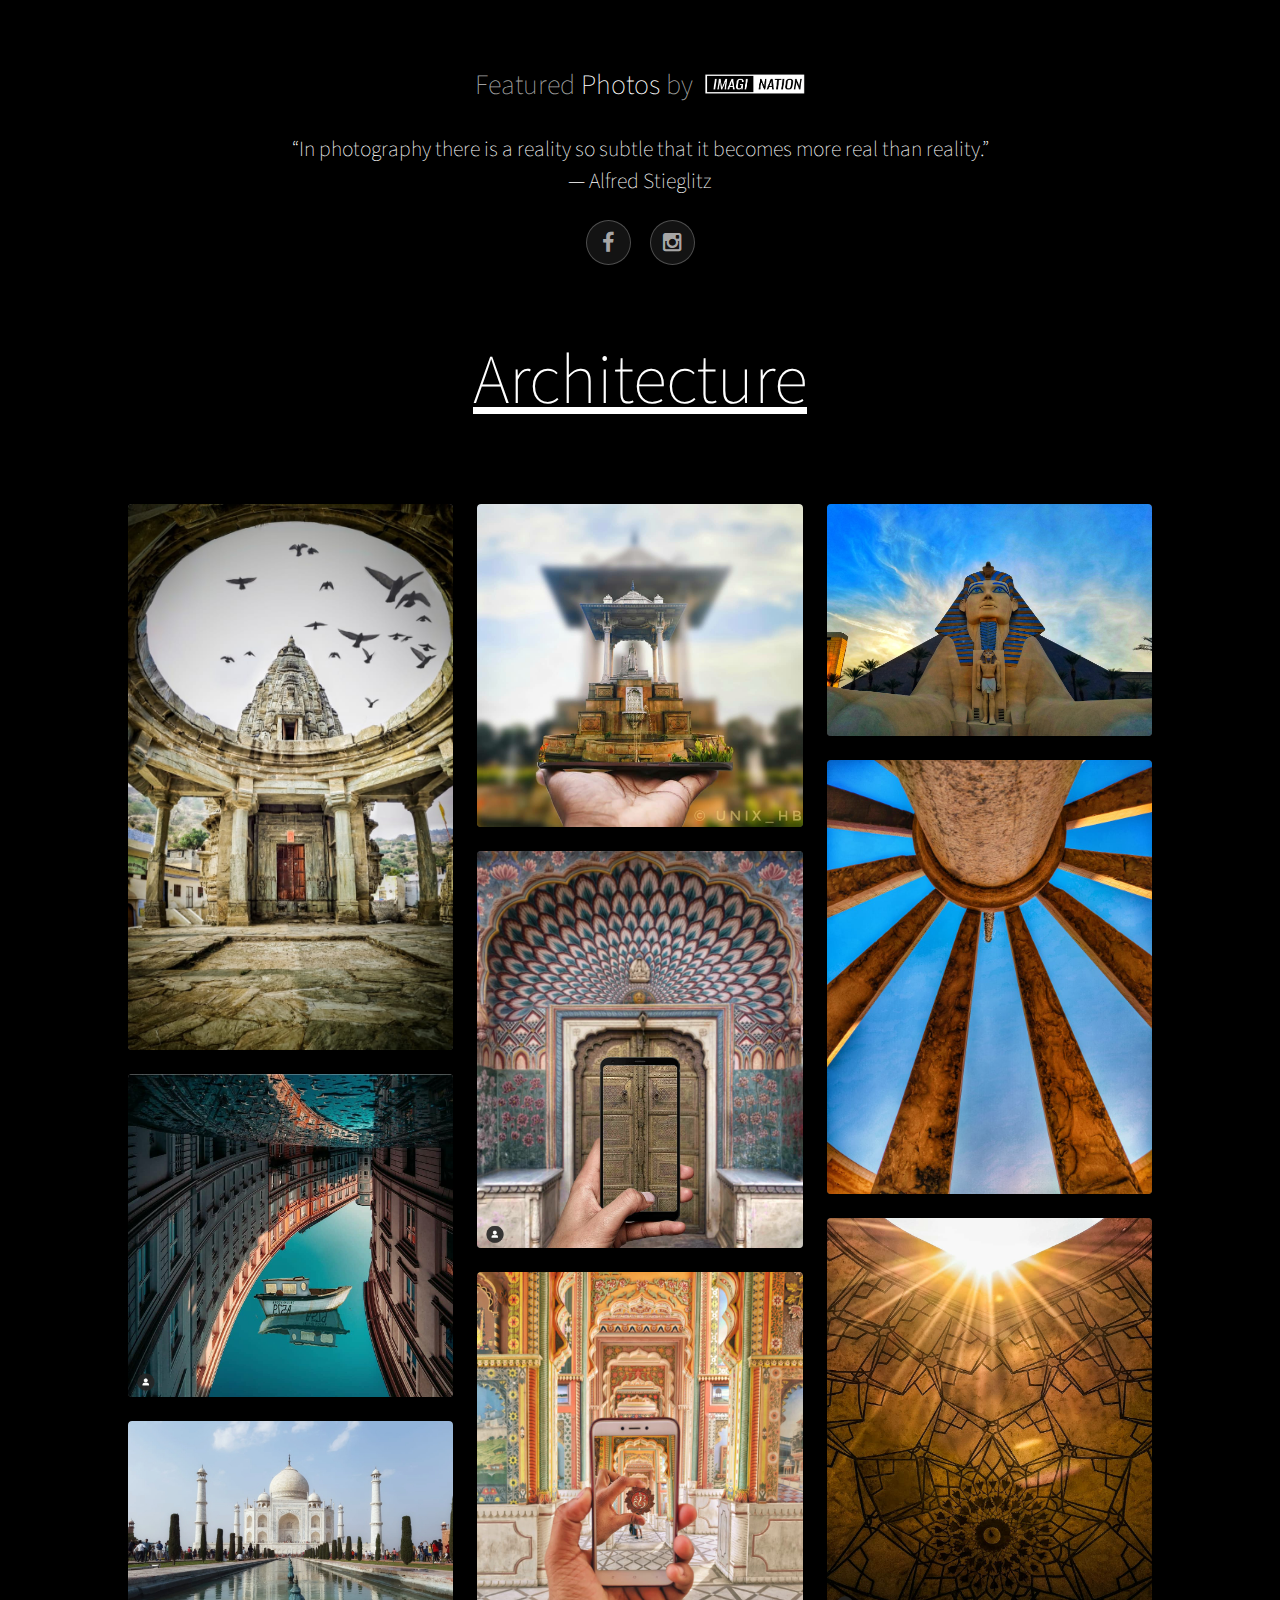
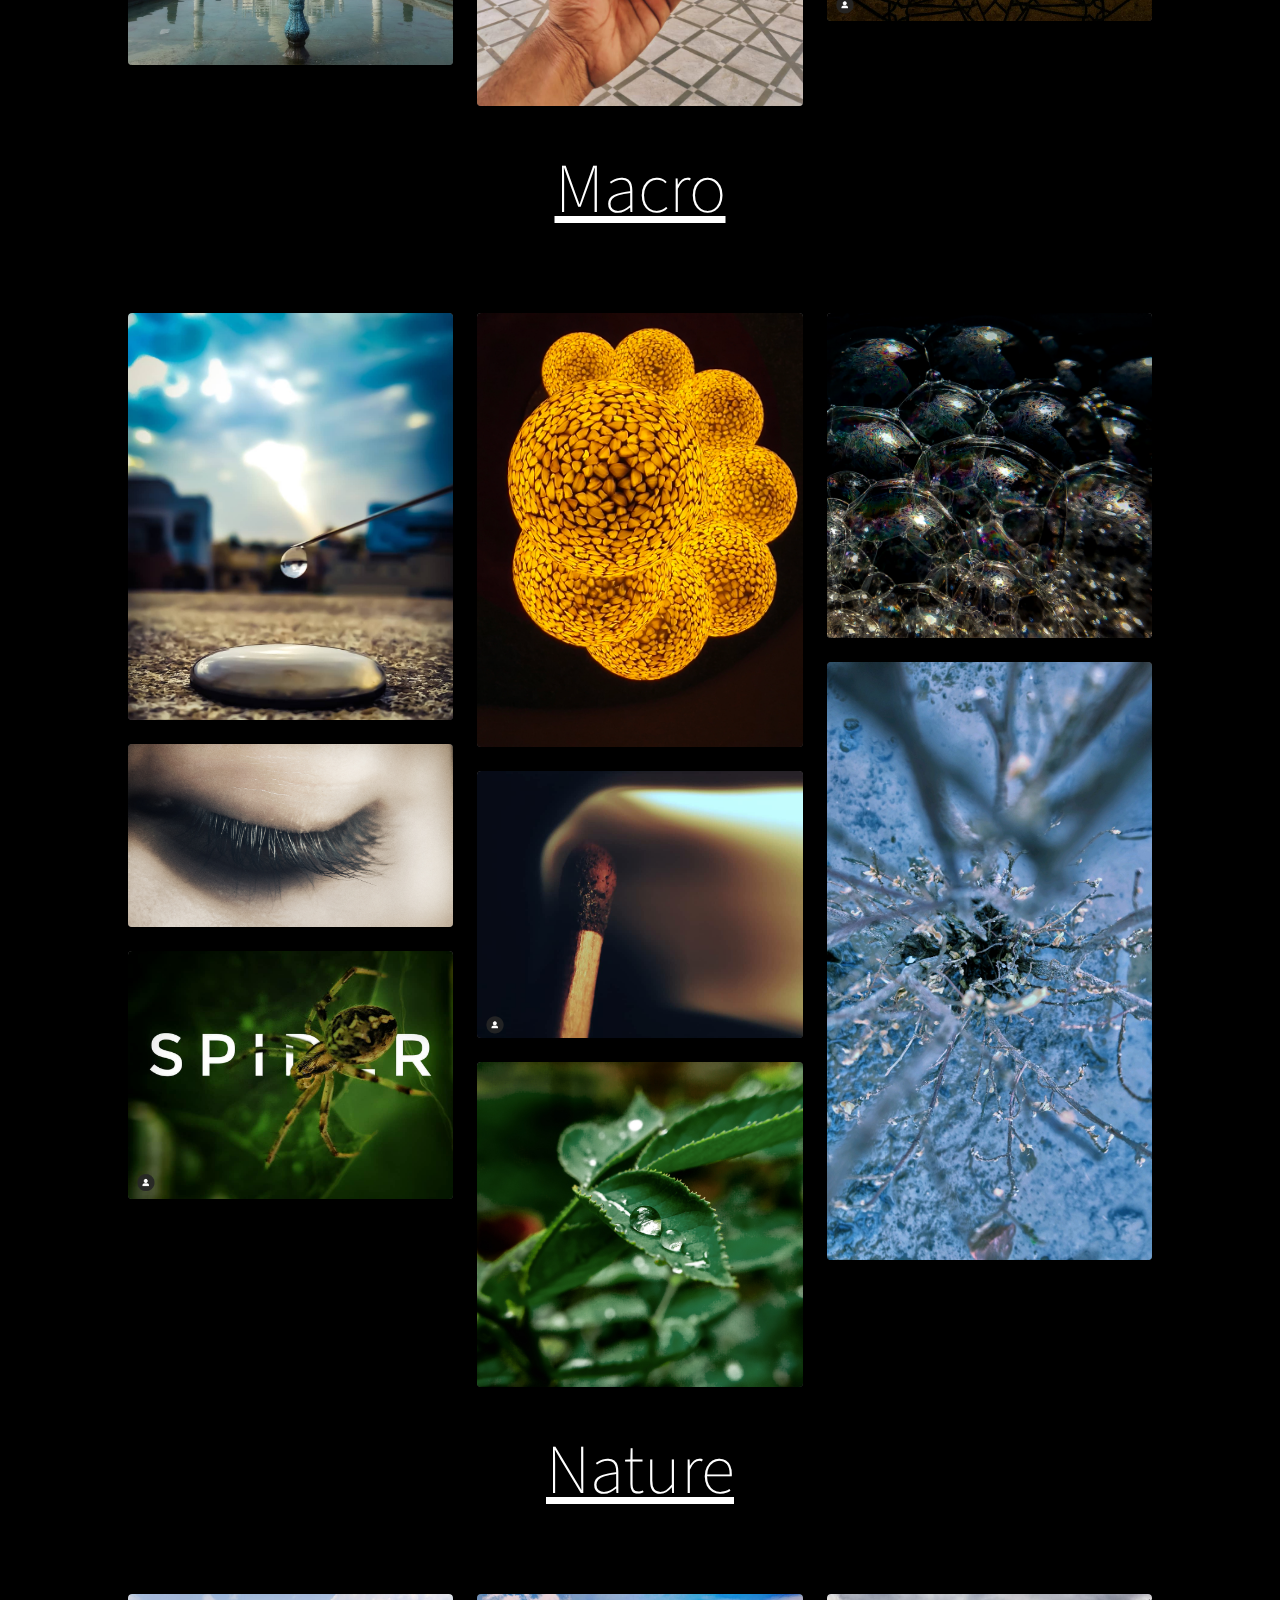
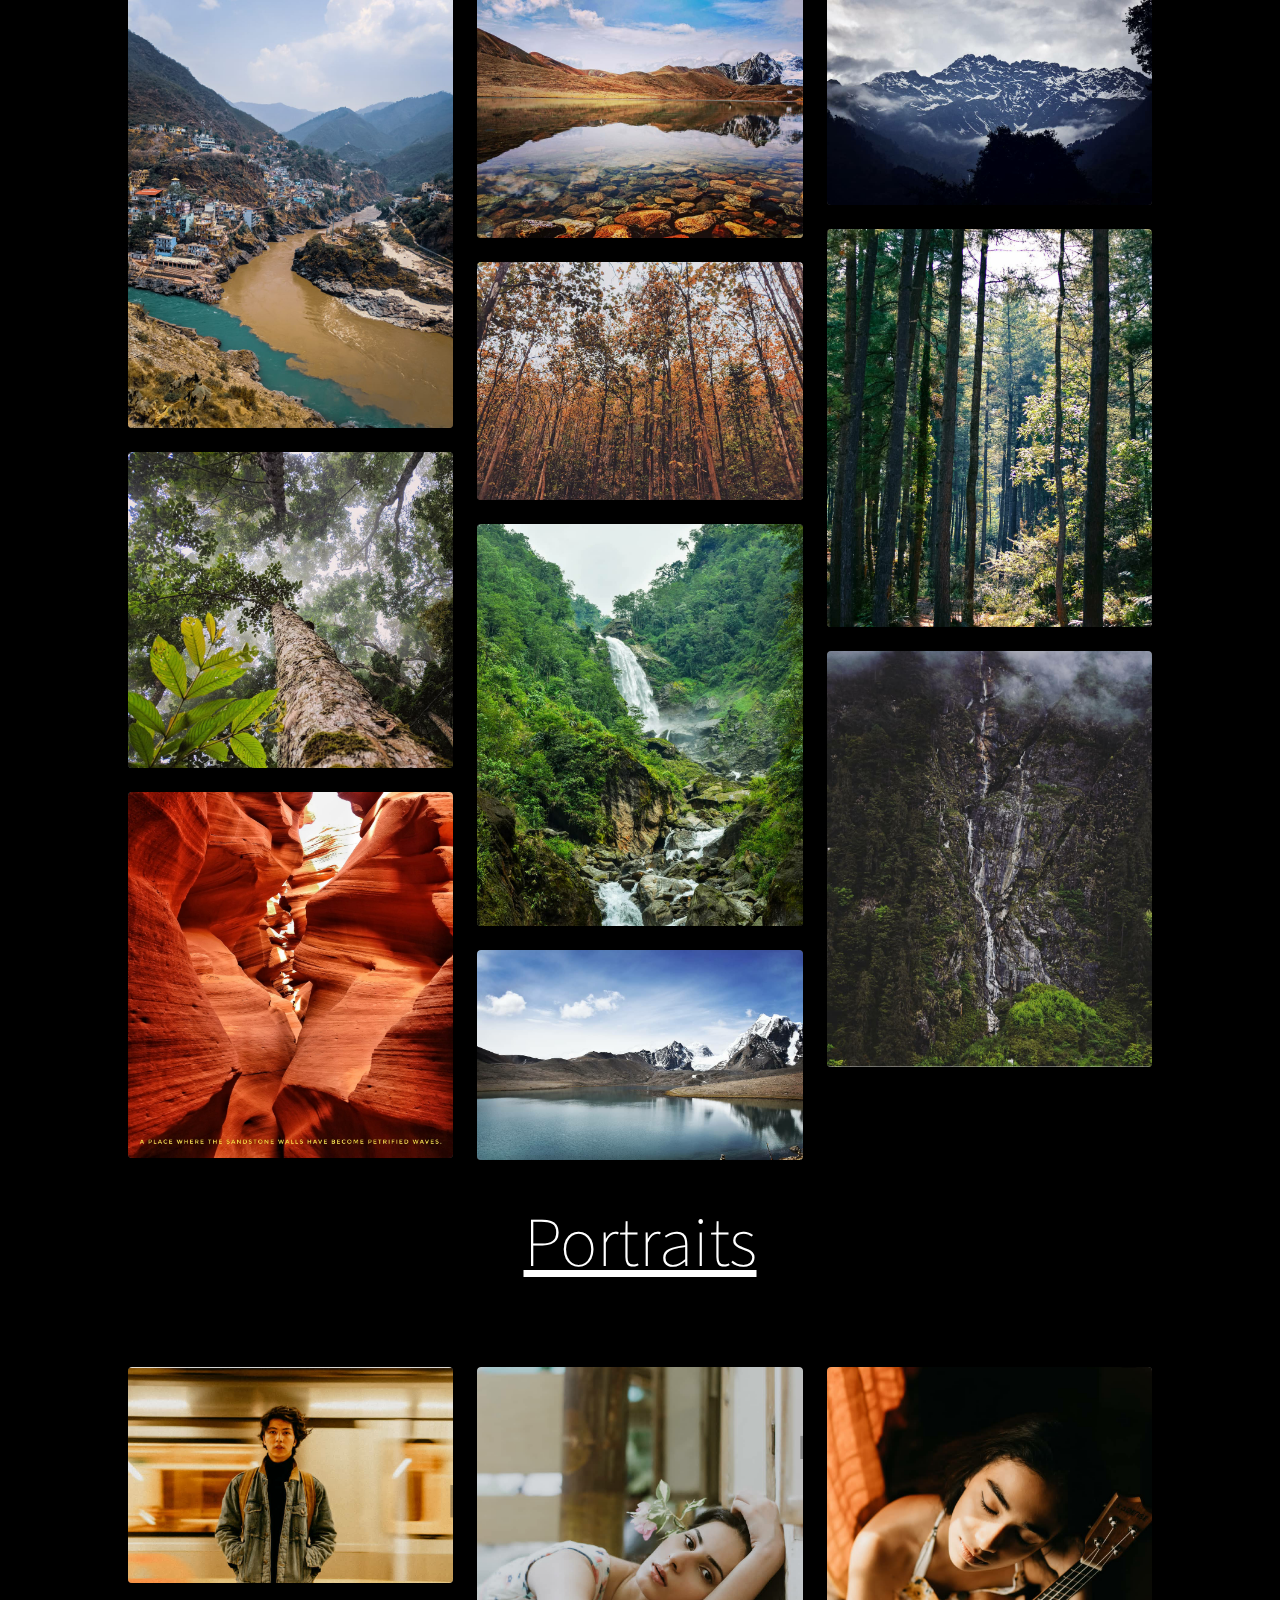
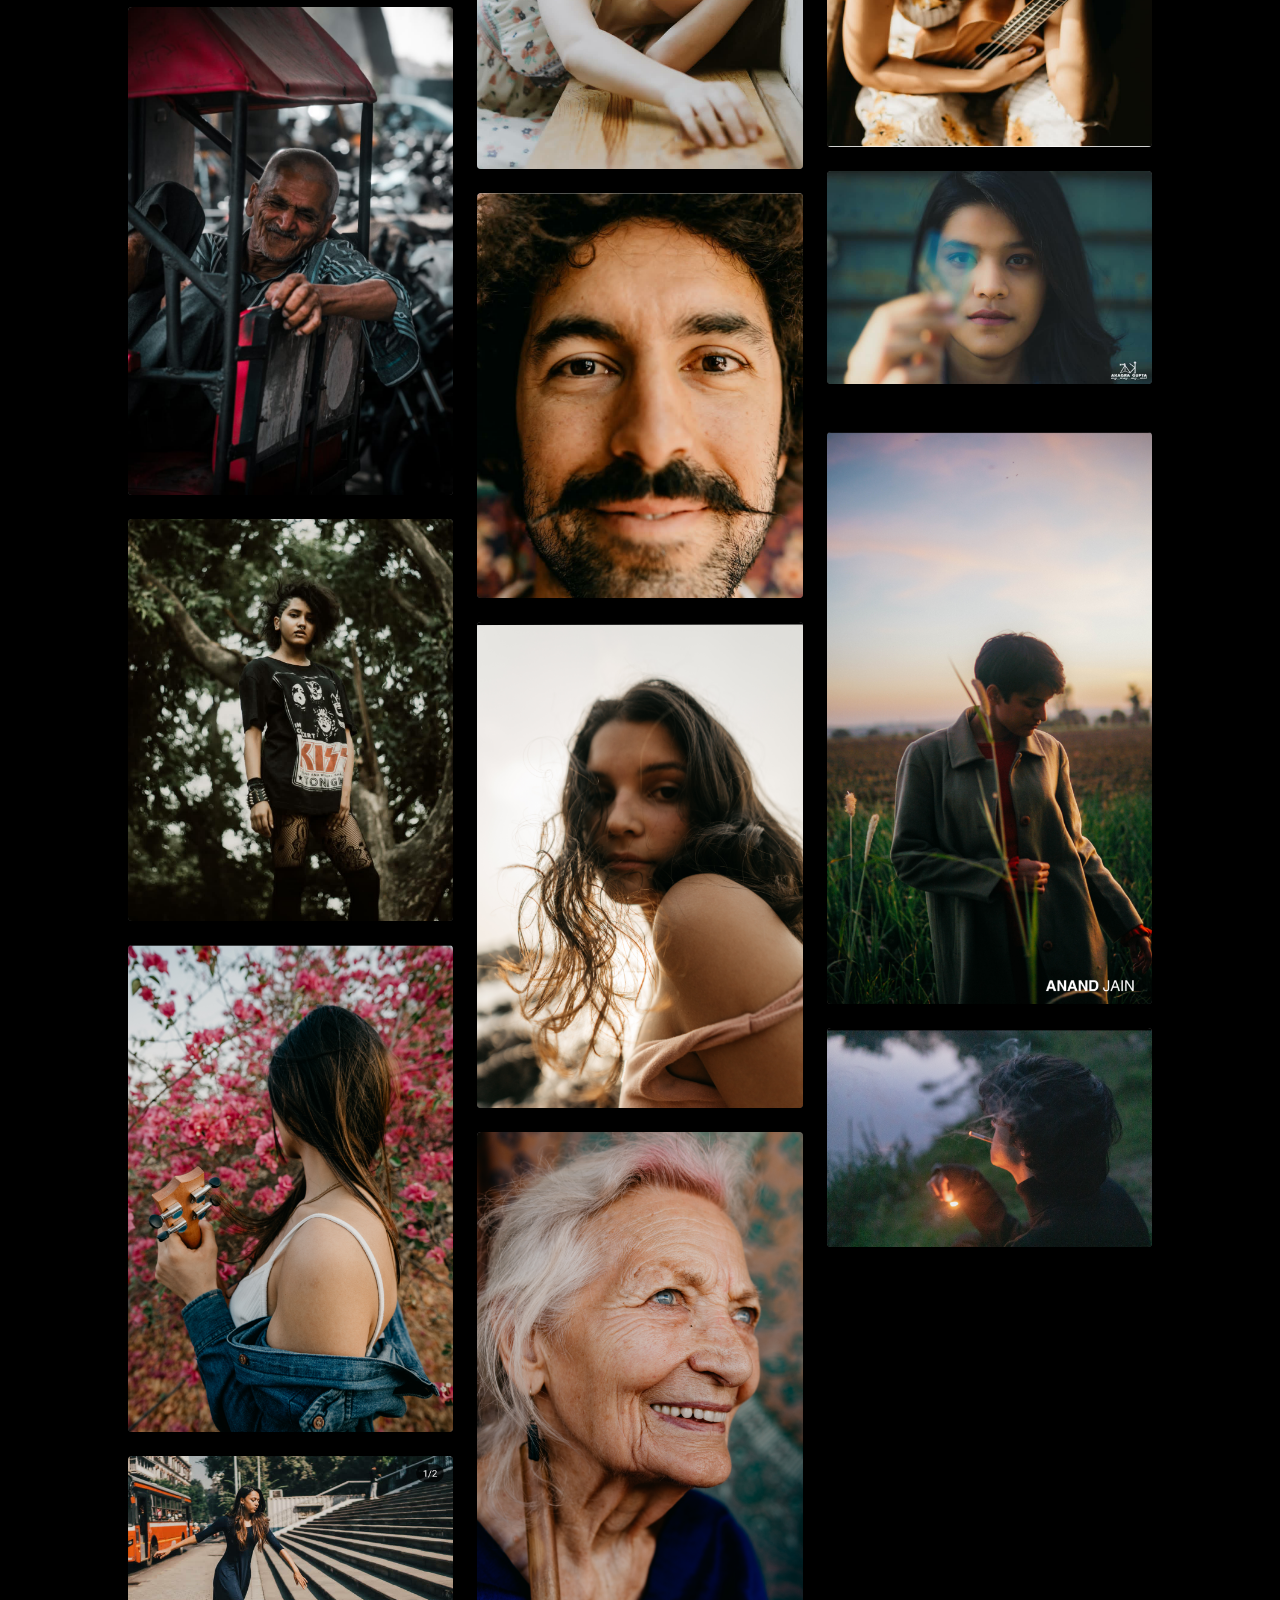
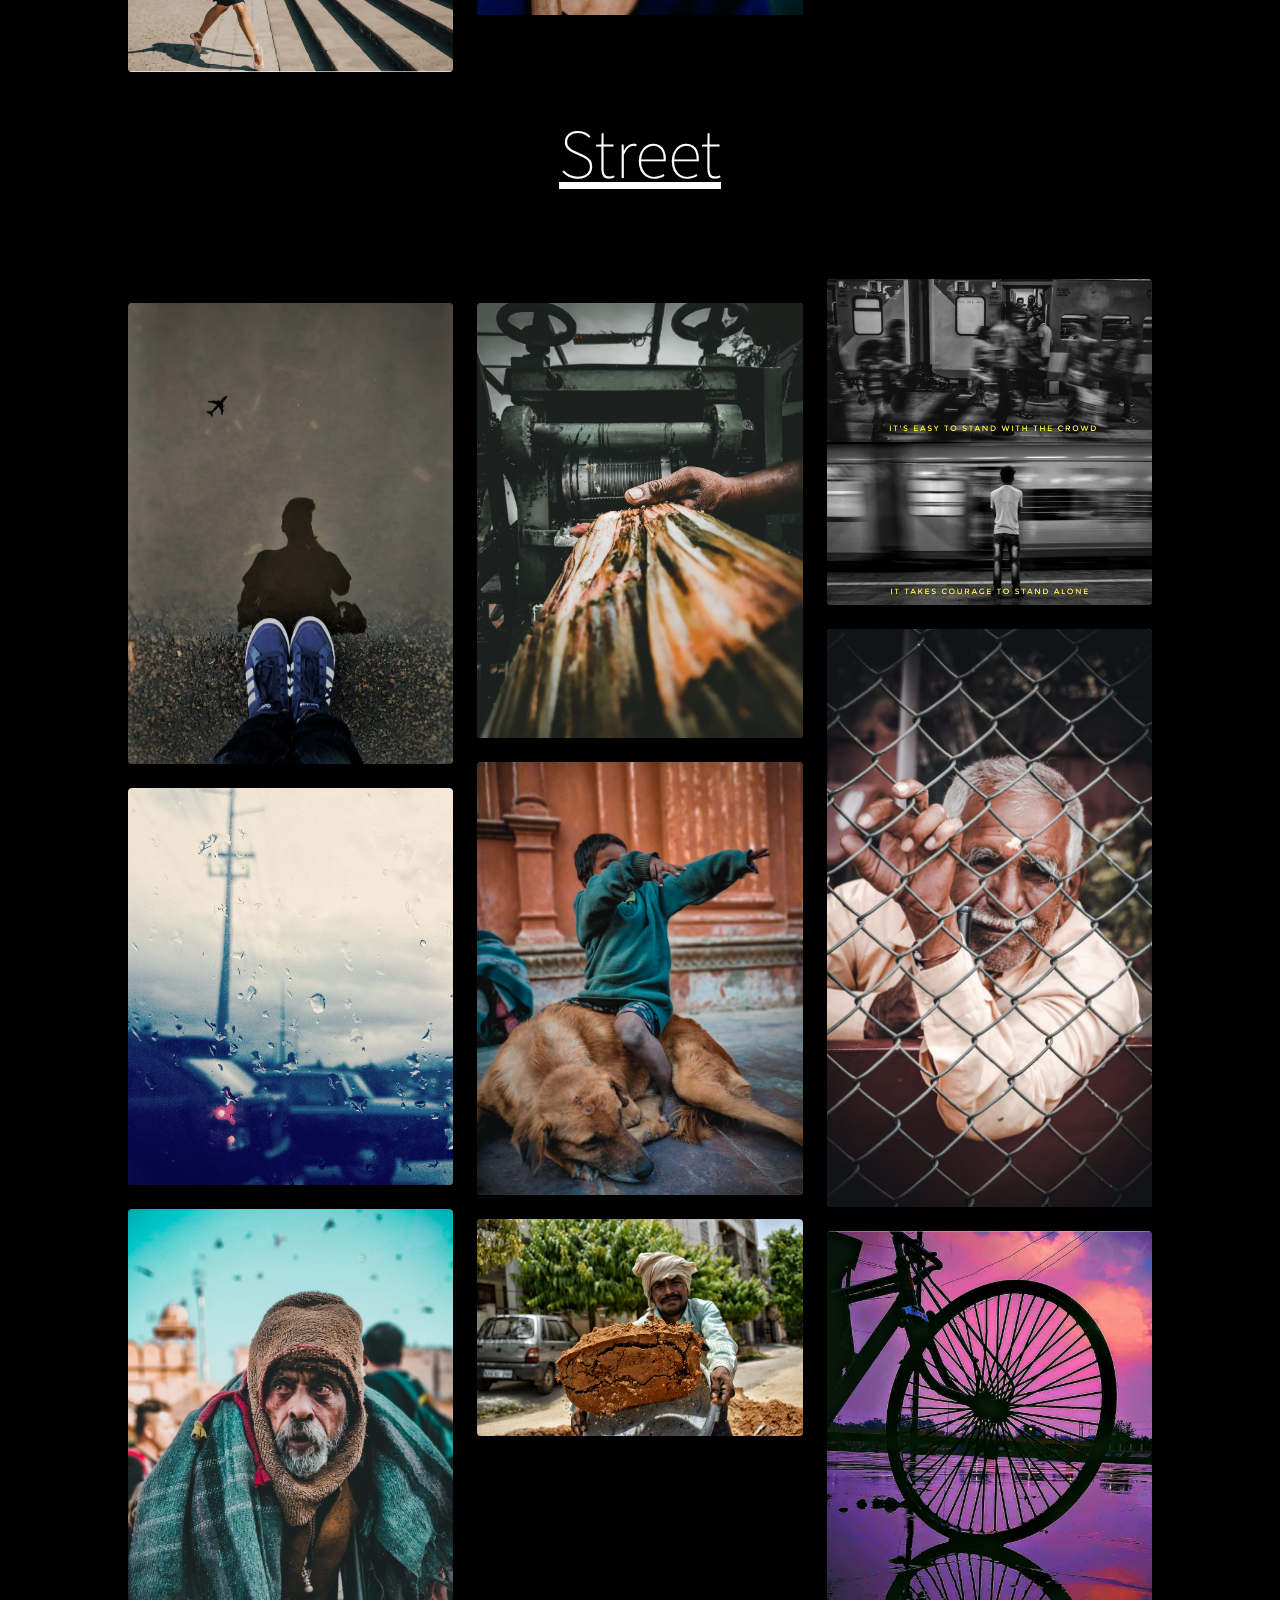
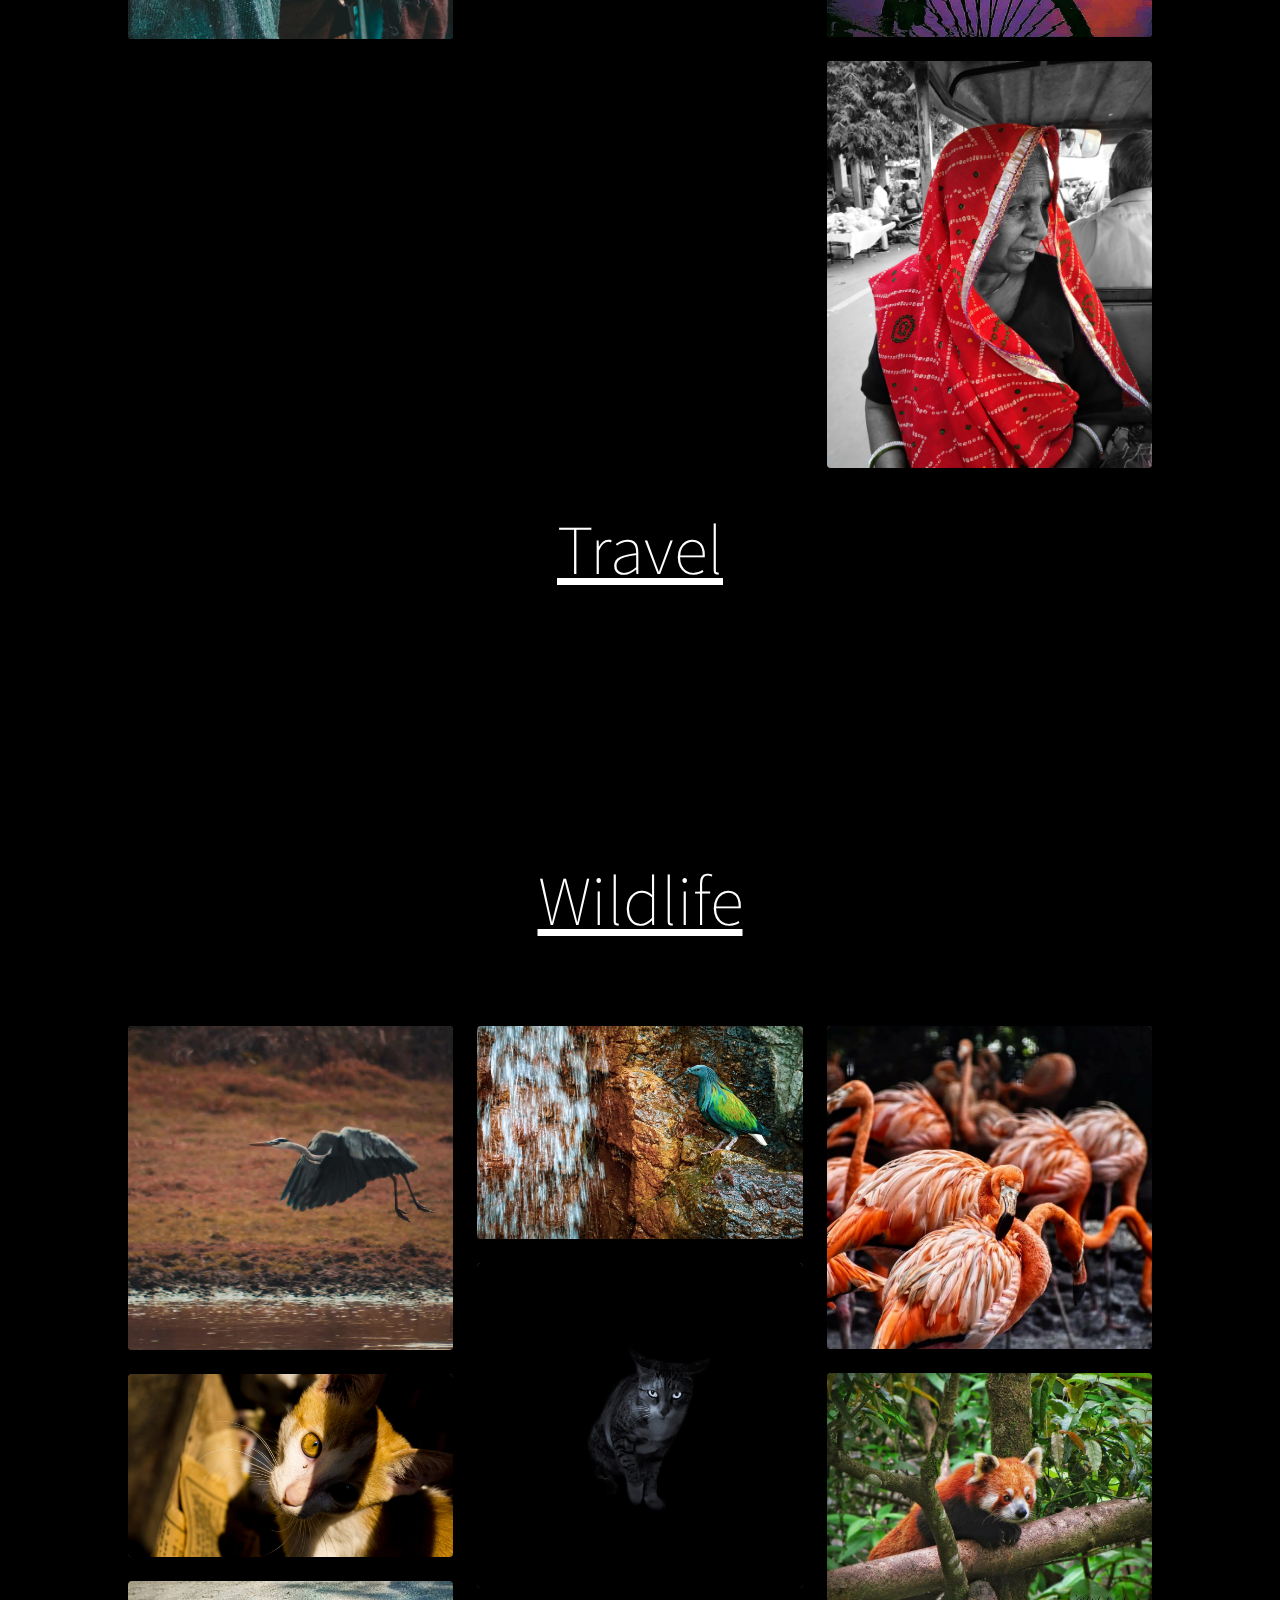
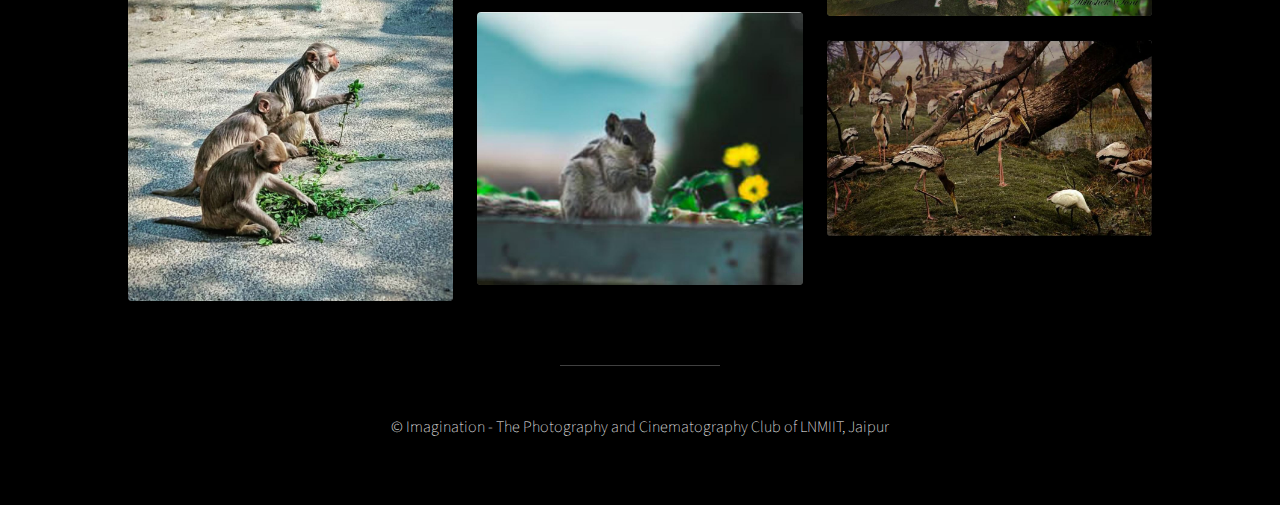
==== commit 09f190a6: "gallery updated" ====
--- a/featured-gallery.html
+++ b/featured-gallery.html
@@ -34,45 +34,397 @@
 
 				<!-- Main -->
 					<section id="main">
-
-						<!-- Thumbnails -->
-							<section class="thumbnails">
-								<div>
-									<a href="images/fulls/01.jpg">
-										<img src="images/thumbs/01.jpg" alt="" />
-										<h3>Lorem ipsum dolor sit amet</h3>
-									</a>
-									<a href="images/fulls/02.jpg">
-										<img src="images/thumbs/02.jpg" alt="" />
-										<h3>Lorem ipsum dolor sit amet</h3>
-									</a>
-								</div>
-								<div>
-									<a href="images/fulls/03.jpg">
-										<img src="images/thumbs/03.jpg" alt="" />
-										<h3>Lorem ipsum dolor sit amet</h3>
-									</a>
-									<a href="images/fulls/04.jpg">
-										<img src="images/thumbs/04.jpg" alt="" />
-										<h3>Lorem ipsum dolor sit amet</h3>
-									</a>
-									<a href="images/fulls/05.jpg">
-										<img src="images/thumbs/05.jpg" alt="" />
-										<h3>Lorem ipsum dolor sit amet</h3>
-									</a>
-								</div>
-								<div>
-									<a href="images/fulls/06.jpg">
-										<img src="images/thumbs/06.jpg" alt="" />
-										<h3>Lorem ipsum dolor sit amet</h3>
-									</a>
-									<a href="images/fulls/07.jpg">
-										<img src="images/thumbs/07.jpg" alt="" />
-										<h3>Lorem ipsum dolor sit amet</h3>
-									</a>
-								</div>
-							</section>
-
+							<h1 style="text-align: center; font-size:70px" ><b><u>Architecture</u></b></h1>
+										<!-- Thumbnails -->
+											<section class="thumbnails">
+												<div>
+													<a href="images/thumbs/archi/a1.jpg">
+														<img src="images/thumbs/archi/a1.jpg" alt="" />
+														
+													</a>
+													<a href="images/thumbs/archi/a8.png">
+														<img src="images/thumbs/archi/a8.png" alt="" />
+													</a>
+														<a href="images/thumbs/archi/a3.jpeg">
+															<img src="images/thumbs/archi/a3.jpeg" alt="" />
+													</a>
+													
+												</div>
+												<div>
+													<a href="images/thumbs/archi/a4.png">
+														<img src="images/thumbs/archi/a4.png" alt="" />
+														
+													</a>
+													<a href="images/thumbs/archi/a5.png">
+														<img src="images/thumbs/archi/a5.png" alt="" />
+														
+													</a>
+													<a href="images/thumbs/archi/a6.jpg">
+														<img src="images/thumbs/archi/a6.jpg" alt="" />
+														
+													</a>
+												</div>
+												<div>
+														
+													<a href="images/thumbs/archi/a7.jpeg">
+														<img src="images/thumbs/archi/a7.jpeg" alt="" />
+													
+													</a>
+													<a href="images/thumbs/archi/a2.jpg">
+														<img src="images/thumbs/archi/a2.jpg" alt="" />
+												
+													</a>
+													<a href="images/thumbs/archi/a9.png">
+														<img src="images/thumbs/archi/a9.png" alt="" />
+													
+													</a>
+												</div>
+											</section>
+											<h1 style="text-align: center; font-size: 70px" ><b><u>Macro</u></b></h1>
+							<!-- Thumbnails -->
+								<section class="thumbnails">
+									<div>
+										<a href="images/thumbs/macro/m1.jpeg">
+											<img src="images/thumbs/macro/m1.jpeg" alt="" />
+											
+										</a>
+										<a href="images/thumbs/macro/m2.jpeg">
+											<img src="images/thumbs/macro/m2.jpeg" alt="" />
+										</a>
+										<a href="images/thumbs/macro/m8.png">
+											<img src="images/thumbs/macro/m8.png" alt="" />
+										
+										</a>
+									</div>
+									<div>
+										<a href="images/thumbs/macro/m3.jpg">
+											<img src="images/thumbs/macro/m3.jpg" alt="" />
+											
+										</a>
+										<a href="images/thumbs/macro/m7.png">
+											<img src="images/thumbs/macro/m7.png" alt="" />
+											
+										</a>
+										<a href="images/thumbs/macro/m4.jpg">
+											<img src="images/thumbs/macro/m4.jpg" alt="" />
+											
+										</a>
+									</div>
+									<div>
+											
+										<a href="images/thumbs/macro/m5.jpg">
+											<img src="images/thumbs/macro/m5.jpg" alt="" />
+										
+										</a>
+										<a href="images/thumbs/macro/m6.jpg">
+											<img src="images/thumbs/macro/m6.jpg" alt="" />
+									
+										</a>
+									
+									</div>
+								</section>
+							<h1 style="text-align: center; font-size: 70px"><b><u>Nature</u></b></h1>
+							<!-- Thumbnails -->
+								<section class="thumbnails">
+									<div>
+										<a href="images/thumbs/nature/n1.jpg">
+											<img src="images/thumbs/nature/n1.jpg" alt="" />
+											
+										</a>
+										<a href="images/thumbs/nature/n2.png">
+											<img src="images/thumbs/nature/n2.png" alt="" />
+										</a>
+											<a href="images/thumbs/nature/n11.jpeg">
+												<img src="images/thumbs/nature/n11.jpeg" alt="" />
+										</a>
+									</div>
+									<div>
+										<a href="images/thumbs/nature/n4.png">
+											<img src="images/thumbs/nature/n4.png" alt="" />
+											
+										</a>
+										<a href="images/thumbs/nature/n5.png">
+											<img src="images/thumbs/nature/n5.png" alt="" />
+											
+										</a>
+										<a href="images/thumbs/nature/n6.png">
+											<img src="images/thumbs/nature/n6.png" alt="" />
+											
+										</a>
+										<a href="images/thumbs/nature/n3.png">
+											<img src="images/thumbs/nature/n3.png" alt="" />
+											
+										</a>
+									</div>
+									<div>
+											
+										<a href="images/thumbs/nature/n7.png">
+											<img src="images/thumbs/nature/n7.png" alt="" />
+										
+										</a>
+										<a href="images/thumbs/nature/n8.png">
+											<img src="images/thumbs/nature/n8.png" alt="" />
+									
+										</a>
+										<a href="images/thumbs/nature/n9.png">
+											<img src="images/thumbs/nature/n9.png" alt="" />
+										
+										</a>
+									</div>
+								</section>
+								<h1 style="text-align: center; font-size: 70px"><b><u>Portraits</u></b></h1>
+							<!-- Thumbnails -->
+								<section class="thumbnails">
+									<div>
+										<a href="images/thumbs/portraits/p1.png">
+											<img src="images/thumbs/portraits/p1.png" alt="" />
+											
+										</a>
+										<a href="images/thumbs/portraits/p2.jpg">
+											<img src="images/thumbs/portraits/p2.jpg" alt="" />
+										</a>
+											<a href="images/thumbs/portraits/p3.png">
+												<img src="images/thumbs/portraits/p3.png" alt="" />
+										</a>
+										<a href="images/thumbs/portraits/p13.png">
+											<img src="images/thumbs/portraits/p13.png" alt="" />
+									
+										</a>
+										<a href="images/thumbs/portraits/p6.png">
+											<img src="images/thumbs/portraits/p6.png" alt="" />
+											
+										</a>
+									</div>
+									<div>
+										<a href="images/thumbs/portraits/p4.png">
+											<img src="images/thumbs/portraits/p4.png" alt="" />
+											
+										</a>
+										<a href="images/thumbs/portraits/p5.png">
+											<img src="images/thumbs//portraits/p5.png" alt="" />
+											
+										</a>
+										
+										<a href="images/thumbs/portraits/p11.png">
+											<img src="images/thumbs/portraits/p11.png" alt="" />
+									
+										</a>
+										<a href="images/thumbs/portraits/p12.png">
+											<img src="images/thumbs/portraits/p12.png" alt="" />
+									
+										</a>
+									</div>
+									<div>
+											
+										<a href="images/thumbs/portraits/p7.png">
+											<img src="images/thumbs/portraits/p7.png" alt="" />
+										
+										</a>
+										<a href="images/thumbs/portraits/p8.png">
+											<img src="images/thumbs/portraits/p8.png" alt="" />
+									
+										</a>
+										<a href="images/gallery/g12.jpeg">
+											<img src="images/gallery/g12.jpeg" alt="" />
+										
+										</a>
+										<a href="images/thumbs/portraits/p9.png">
+											<img src="images/thumbs/portraits/p9.png" alt="" />
+									
+										</a>
+										<a href="images/thumbs/portraits/p10.png">
+											<img src="images/thumbs/portraits/p10.png" alt="" />
+									
+										</a>
+									</div>
+								</section>
+								<h1 style="text-align: center; font-size:70px" ><b><u>Street</u></b></h1>
+								<!-- Thumbnails -->
+									<section class="thumbnails">
+										<div>
+											<a href="images/gallery/g2.jpeg">
+												<img src="images/gallery/g2.jpeg" alt="" />
+												
+											</a>
+											<a href="images/thumbs/streets/s2.jpeg">
+												<img src="images/thumbs/streets/s2.jpeg" alt="" />
+											</a>
+												<a href="images/thumbs/streets/s3.jpeg">
+													<img src="images/thumbs/streets/s3.jpeg" alt="" />
+											</a>
+											<a href="images/thumbs/streets/s6.jpeg">
+												<img src="images/thumbs/streets/s6.jpeg" alt="" />
+												
+											</a>
+										</div>
+										<div>
+											<a href="images/gallery/g5.jpeg">
+												<img src="images/gallery/g5.jpeg" alt="" />
+												
+											</a>
+											<a href="images/thumbs/streets/s4.jpeg">
+												<img src="images/thumbs/streets/s4.jpeg" alt="" />
+												
+											</a>
+											<a href="images/thumbs/streets/s5.jpeg">
+												<img src="images/thumbs/streets/s5.jpeg" alt="" />
+												
+											</a>
+											<a href="images/thumbs/streets/s1.jpeg">
+												<img src="images/thumbs/streets/s1.jpeg" alt="" />
+												
+											</a>
+
+										</div>
+										<div>
+												
+											<a href="images/thumbs/streets/s9.jpeg">
+												<img src="images/thumbs/streets/s9.jpeg" alt="" />
+											
+											</a>
+											<a href="images/thumbs/streets/s7.jpeg">
+												<img src="images/thumbs/streets/s7.jpeg" alt="" />
+										
+											</a>
+											<a href="images/thumbs/streets/s10.png">
+												<img src="images/thumbs/streets/s10.png" alt="" />
+											
+											</a>
+											<a href="images/thumbs/streets/s11.jpg">
+												<img src="images/thumbs/streets/s11.jpg" alt="" />
+											
+											</a>
+										</div>
+									</section>
+									<h1 style="text-align: center; font-size:70px" ><b><u>Travel</u></b></h1>
+								<!-- Thumbnails -->
+									<section class="thumbnails">
+										<div>
+											<a href="images/thumbs/travel/t1.jpg">
+												<img src="images/thumbs/travel/t1.jpg" alt="" />
+												
+											</a>
+											<a href="images/thumbs/travel/t2.jpeg">
+												<img src="images/thumbs/travel/t2.jpeg" alt="" />
+											</a>
+												<a href="images/thumbs/travel/t3.jpeg">
+													<img src="images/thumbs/travel/t3.jpeg" alt="" />
+											</a>
+											<a href="images/thumbs/travel/t4.jpeg">
+												<img src="images/thumbs/travel/t4.jpeg" alt="" />
+												
+											</a>
+											<a href="images/thumbs/travel/t15.jpg">
+												<img src="images/thumbs/travel/t15.jpg" alt="" />
+											
+											</a>
+											<a href="images/thumbs/travel/t16.jpeg">
+												<img src="images/thumbs/travel/t16.jpeg" alt="" />
+											
+											</a>
+											<a href="images/thumbs/travel/t19.jpeg">
+												<img src="images/thumbs/travel/t19.jpeg" alt="" />
+											
+											</a>
+										</div>
+										<div>
+											<a href="images/thumbs/travel/t5.jpeg">
+												<img src="images/thumbs/travel/t5.jpeg" alt="" />
+												
+											</a>
+											<a href="images/thumbs/travel/t6.jpeg">
+												<img src="images/thumbs/travel/t6.jpeg" alt="" />
+												
+											</a>
+											<a href="images/thumbs/travel/t7.jpg">
+												<img src="images/thumbs/travel/t7.jpg" alt="" />
+												
+											</a>
+											<a href="images/thumbs/travel/t8.jpeg">
+												<img src="images/thumbs/travel/t8.jpeg" alt="" />
+												
+											</a>
+											<a href="images/thumbs/travel/t13.jpg">
+												<img src="images/thumbs/travel/t13.jpg" alt="" />
+											
+											</a>
+							
+
+										</div>
+										<div>
+												
+											<a href="images/thumbs/travel/t9.jpeg">
+												<img src="images/thumbs/travel/t9.jpeg" alt="" />
+											
+											</a>
+											<a href="images/thumbs/travel/t10.jpeg">
+												<img src="images/thumbs/travel/t10.jpeg" alt="" />
+										
+											</a>
+											<a href="images/thumbs/travel/t11.jpeg">
+												<img src="images/thumbs/travel/t11.jpeg" alt="" />
+											
+											</a>
+											<a href="images/thumbs/travel/t12.jpg">
+												<img src="images/thumbs/travel/t12.jpg" alt="" />
+											
+											</a>
+											<a href="images/thumbs/travel/t17.jpg">
+												<img src="images/thumbs/travel/t17.jpg" alt="" />
+											
+											</a>
+											<a href="images/thumbs/travel/t18.png">
+												<img src="images/thumbs/travel/t18.png" alt="" />
+											
+											</a>
+										</div>
+									</section>
+									<h1 style="text-align: center; font-size: 70px"><b><u>Wildlife</u></b></h1>
+							<!-- Thumbnails -->
+								<section class="thumbnails">
+									<div>
+										<a href="images/thumbs/wildlife/w1.jpeg">
+											<img src="images/thumbs/wildlife/w1.jpeg" alt="" />
+											
+										</a>
+										<a href="images/thumbs/wildlife/w2.jpeg">
+											<img src="images/thumbs/wildlife/w2.jpeg" alt="" />
+										</a>
+											<a href="images/thumbs/wildlife/w9.png">
+												<img src="images/thumbs//wildlife/w9.png" alt="" />
+										</a>
+									</div>
+									<div>
+										<a href="images/thumbs/wildlife/w4.jpeg">
+											<img src="images/thumbs/wildlife/w4.jpeg" alt="" />
+											
+										</a>
+										<a href="images/thumbs/wildlife/w5.jpeg">
+											<img src="images/thumbs/wildlife/w5.jpeg" alt="" />
+											
+										</a>
+										<a href="images/thumbs/wildlife/w6.jpeg">
+											<img src="images/thumbs/wildlife/w6.jpeg" alt="" />
+											
+										</a>
+									</div>
+									<div>
+											
+										<a href="images/thumbs/wildlife/w7.jpeg">
+											<img src="images/thumbs/wildlife/w7.jpeg" alt="" />
+										
+										</a>
+										<a href="images/thumbs/wildlife/w8.jpeg">
+											<img src="images/thumbs/wildlife/w8.jpeg" alt="" />
+									
+										</a>
+										<a href="images/thumbs/wildlife/w3.jpeg">
+											<img src="images/thumbs/wildlife/w3.jpeg" alt="" />
+										
+										</a>
+									</div>
+								</section>
+	
 					</section>
 
 				<!-- Footer -->
--- a/assets/css/main.css
+++ b/assets/css/main.css
@@ -1410,7 +1410,7 @@
 
 	body {
 		background-color: #000;
-		background-image: url("../../images/bg.jpg");
+
 		background-size: cover;
 		background-position: top center;
 	}
@@ -2635,4 +2635,4 @@
 				padding: 2em 0 2em 0;
 			}
 
-		}+		}
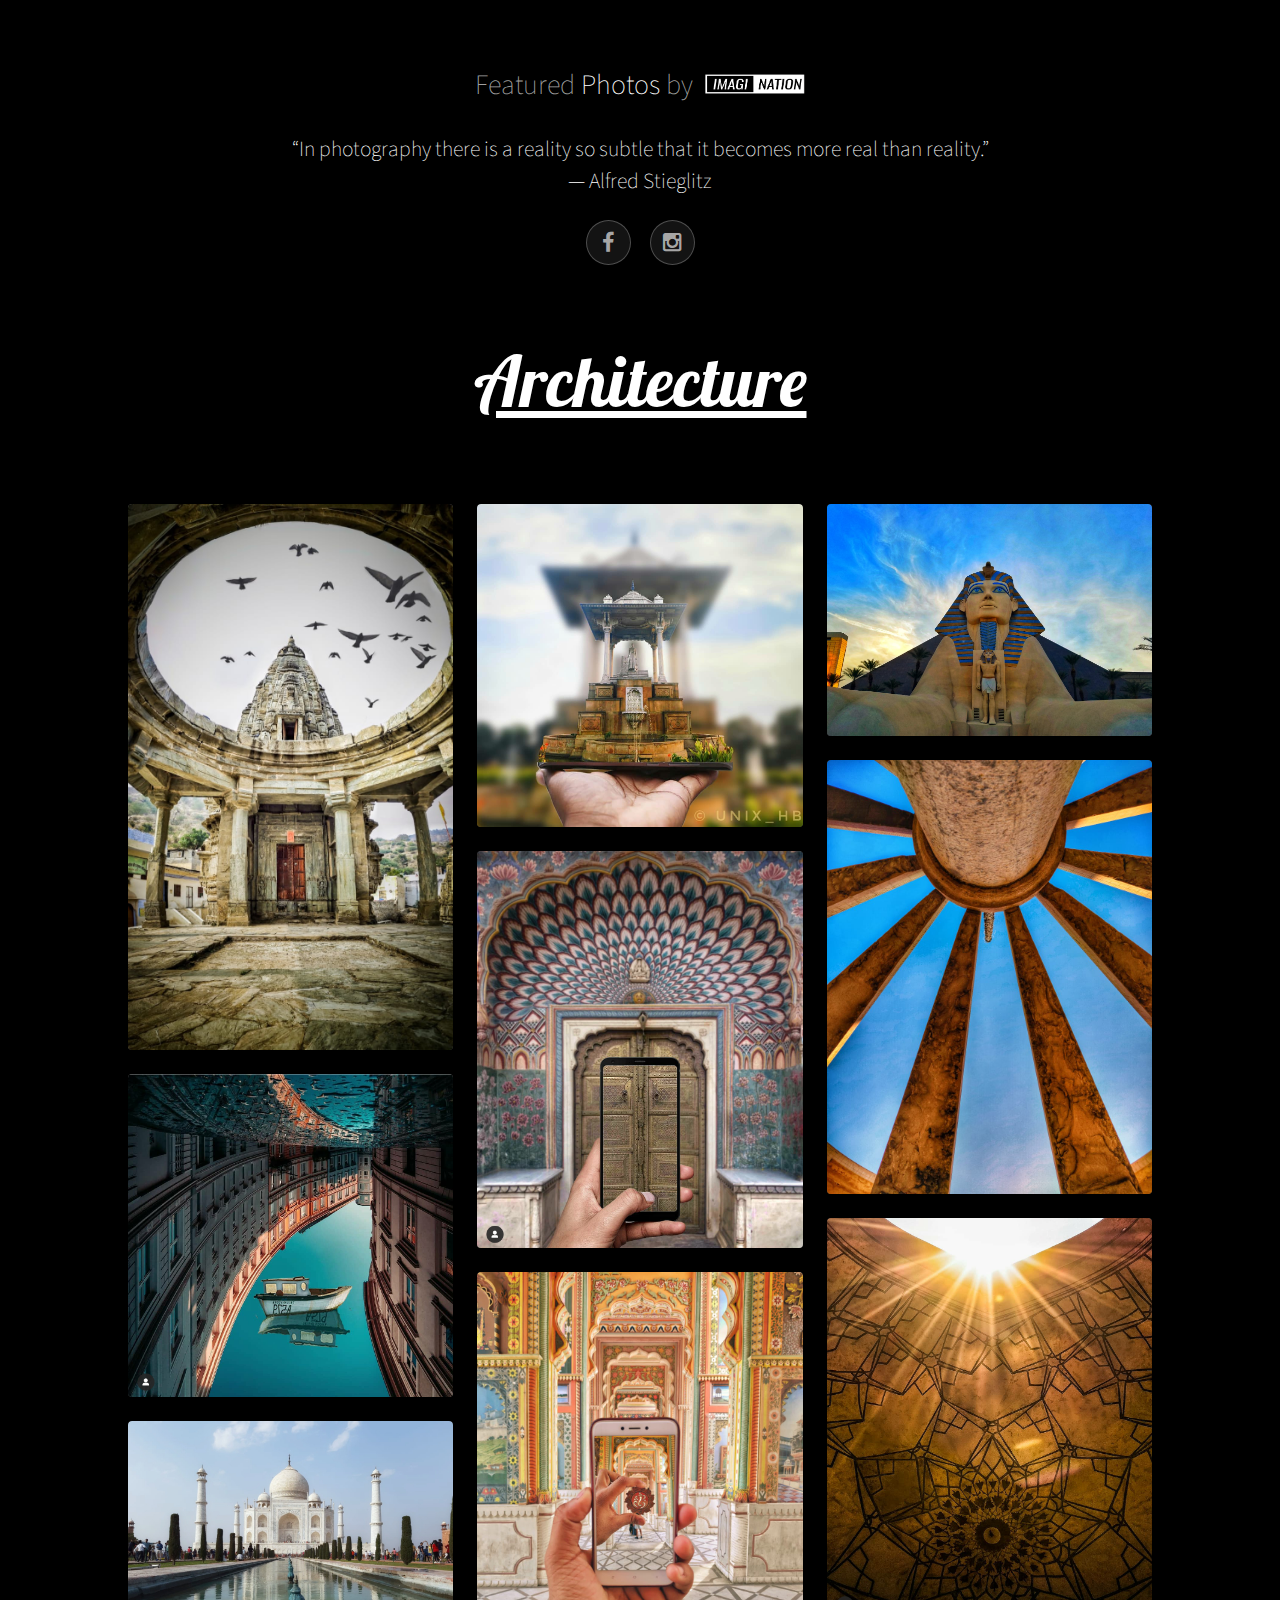
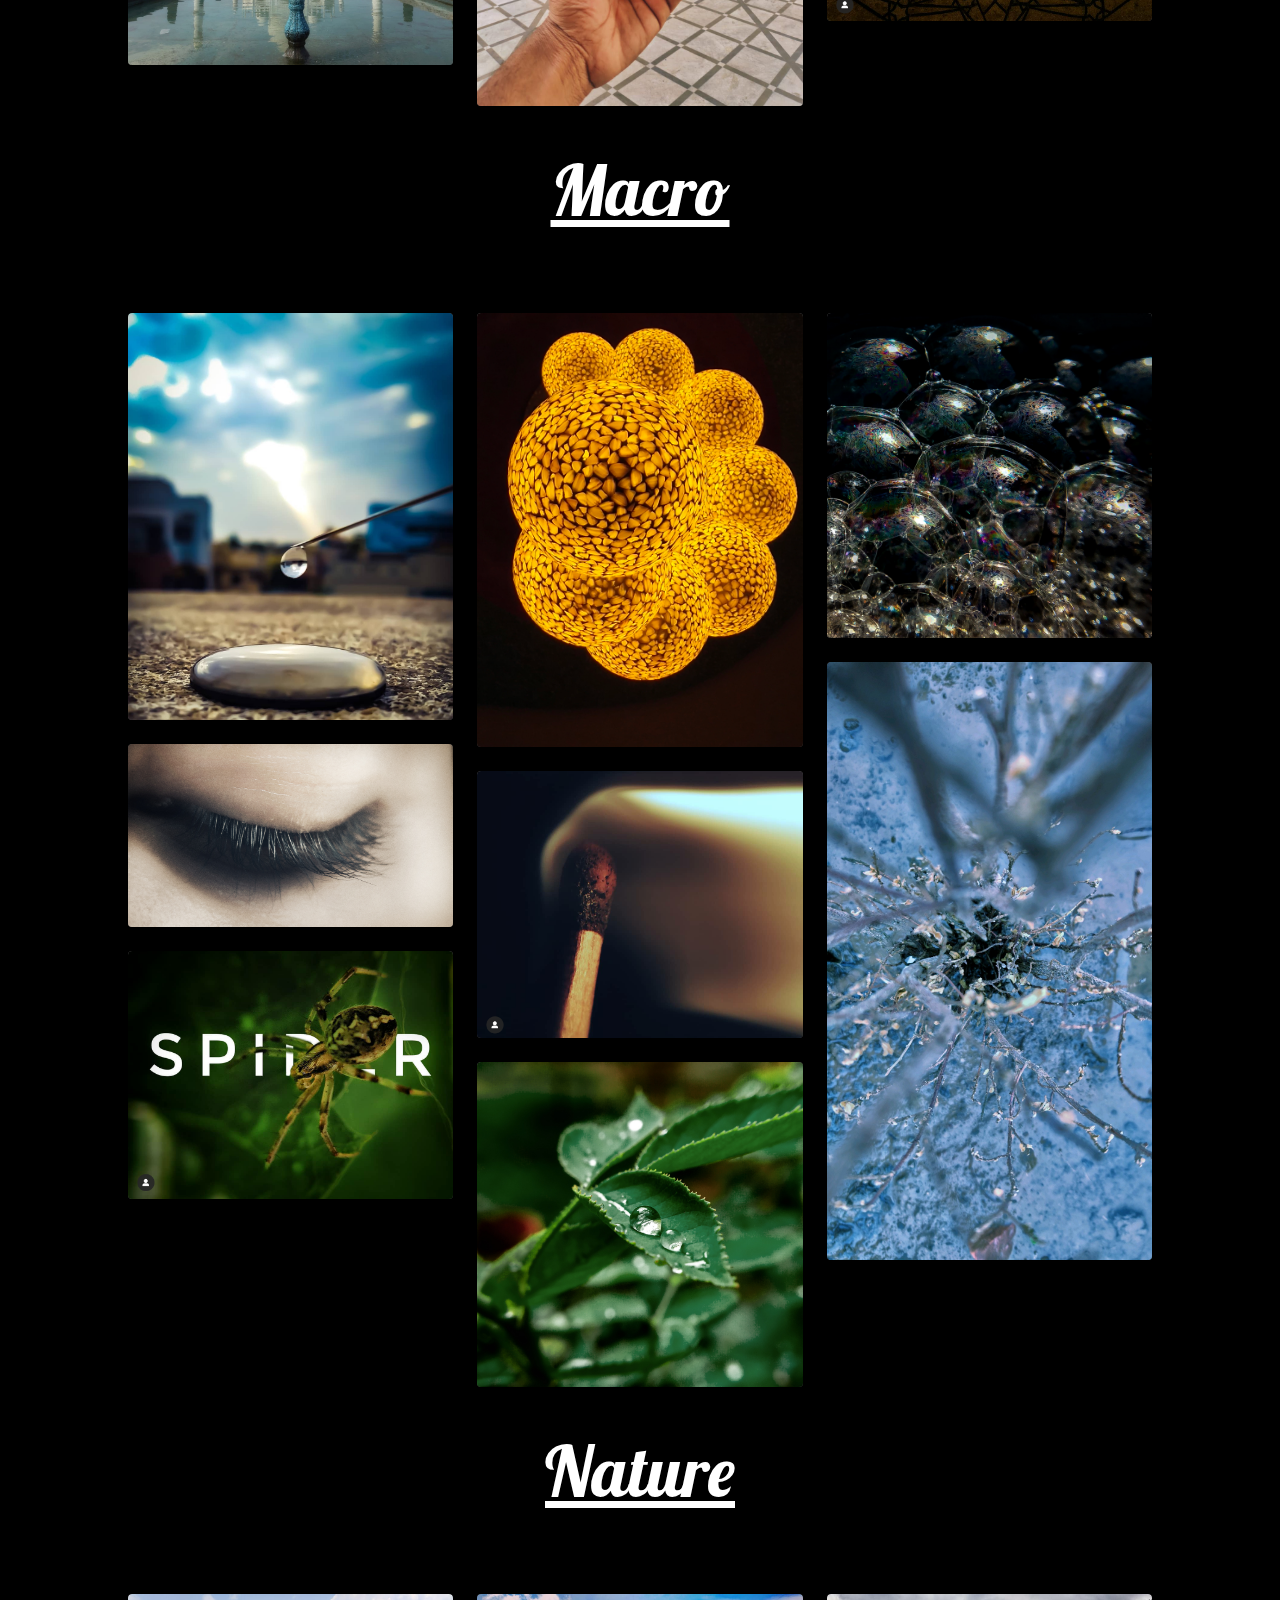
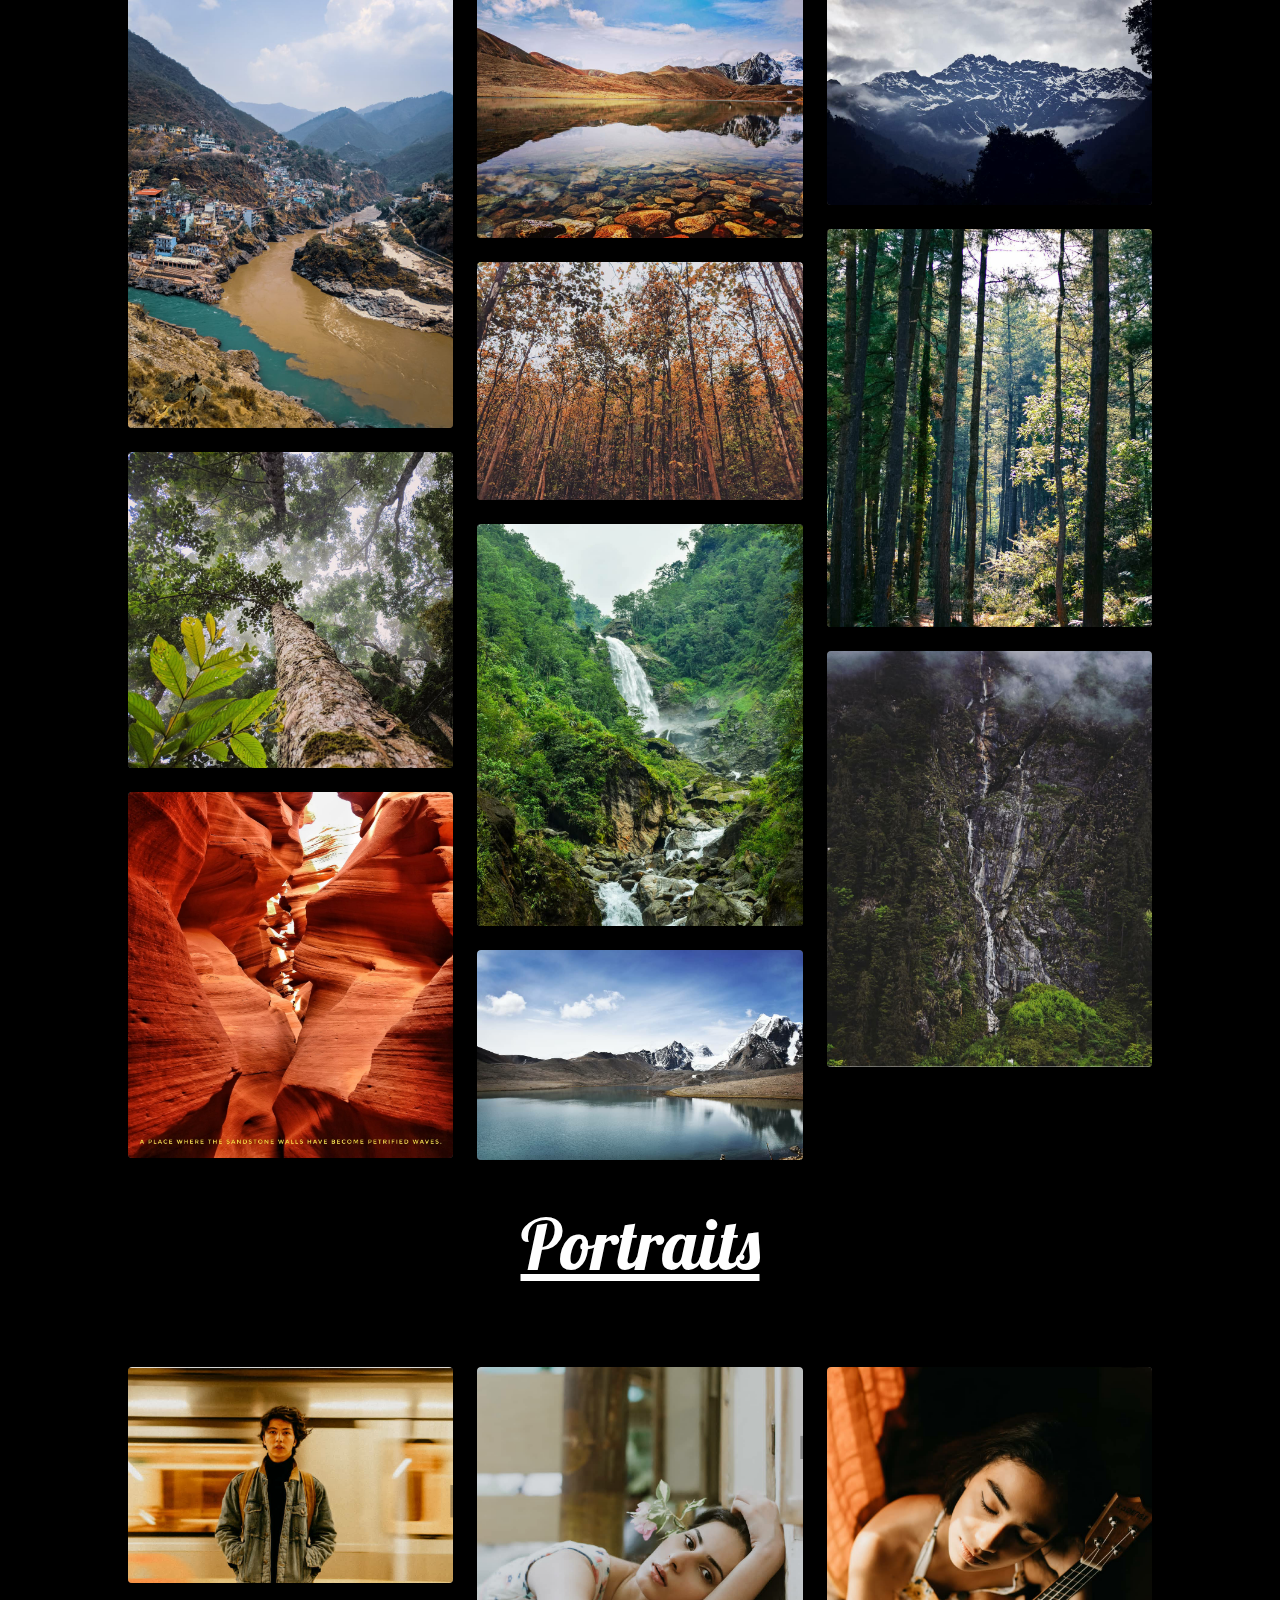
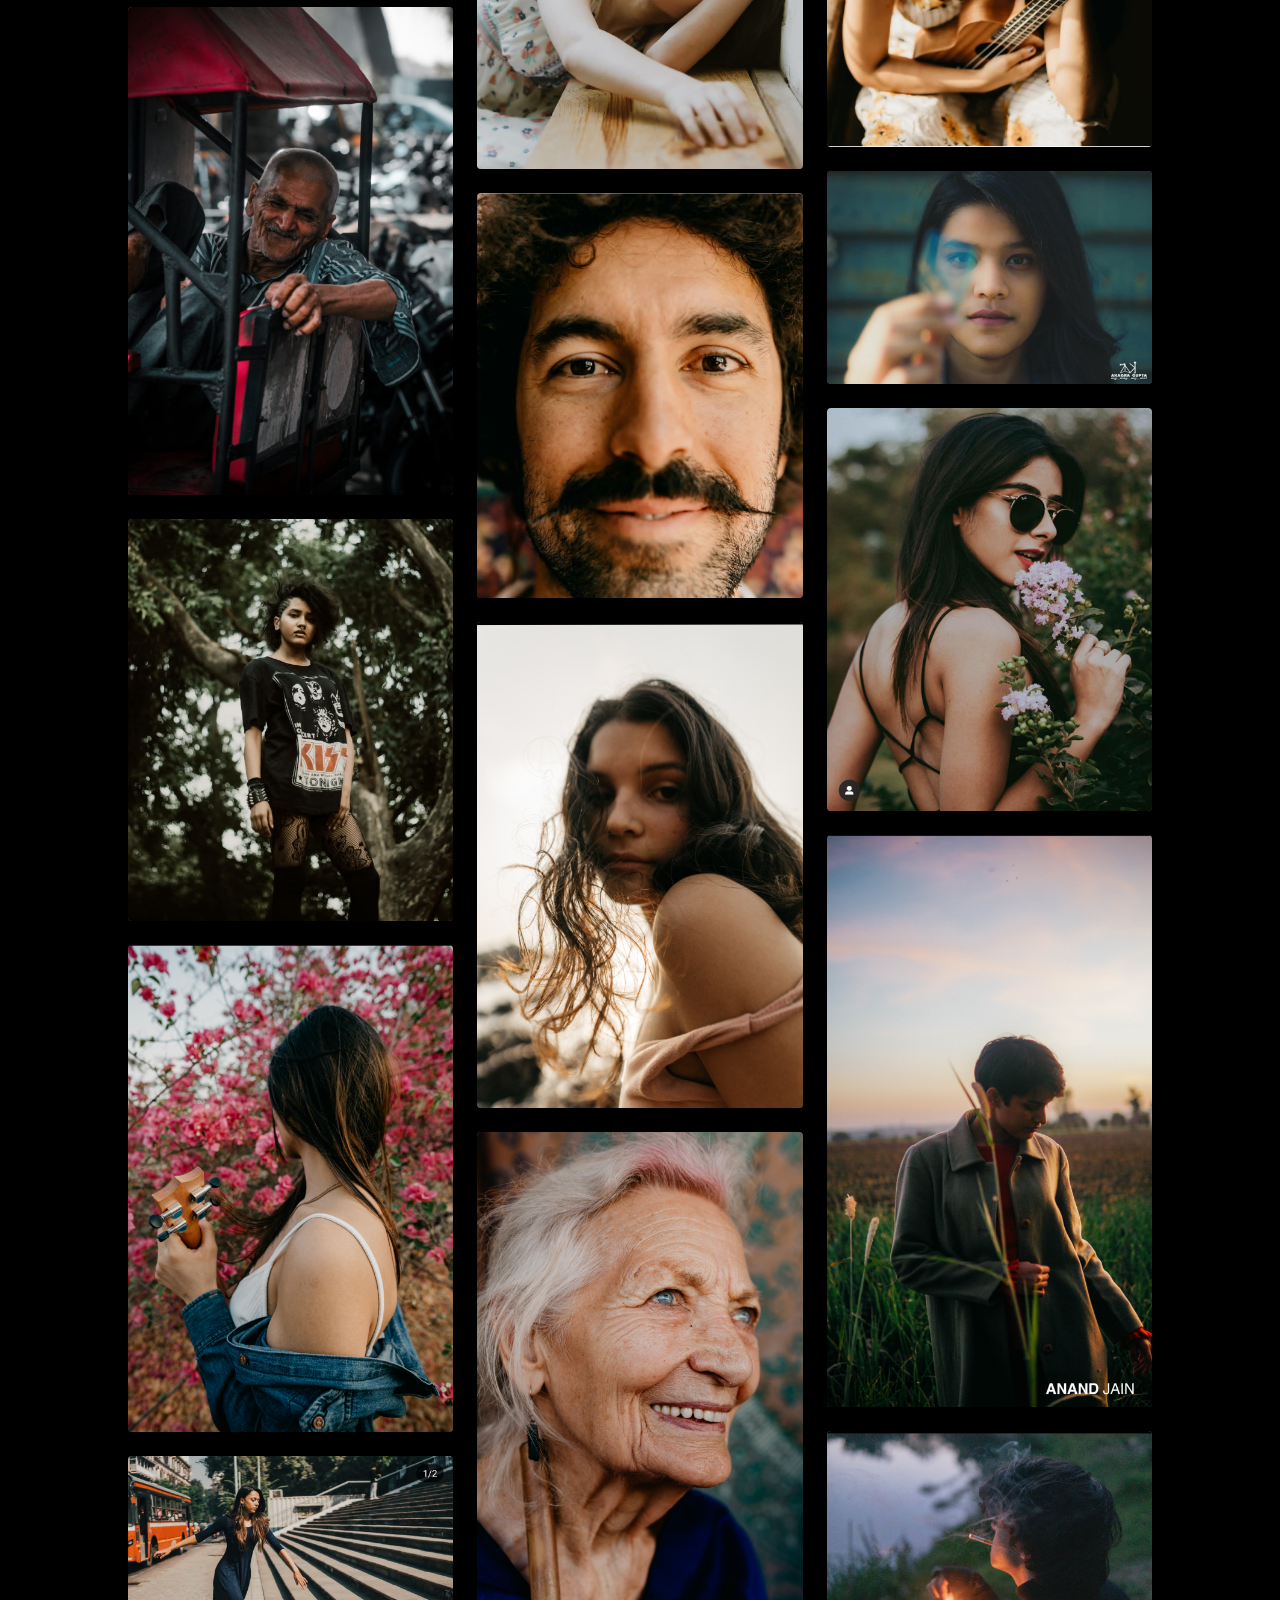
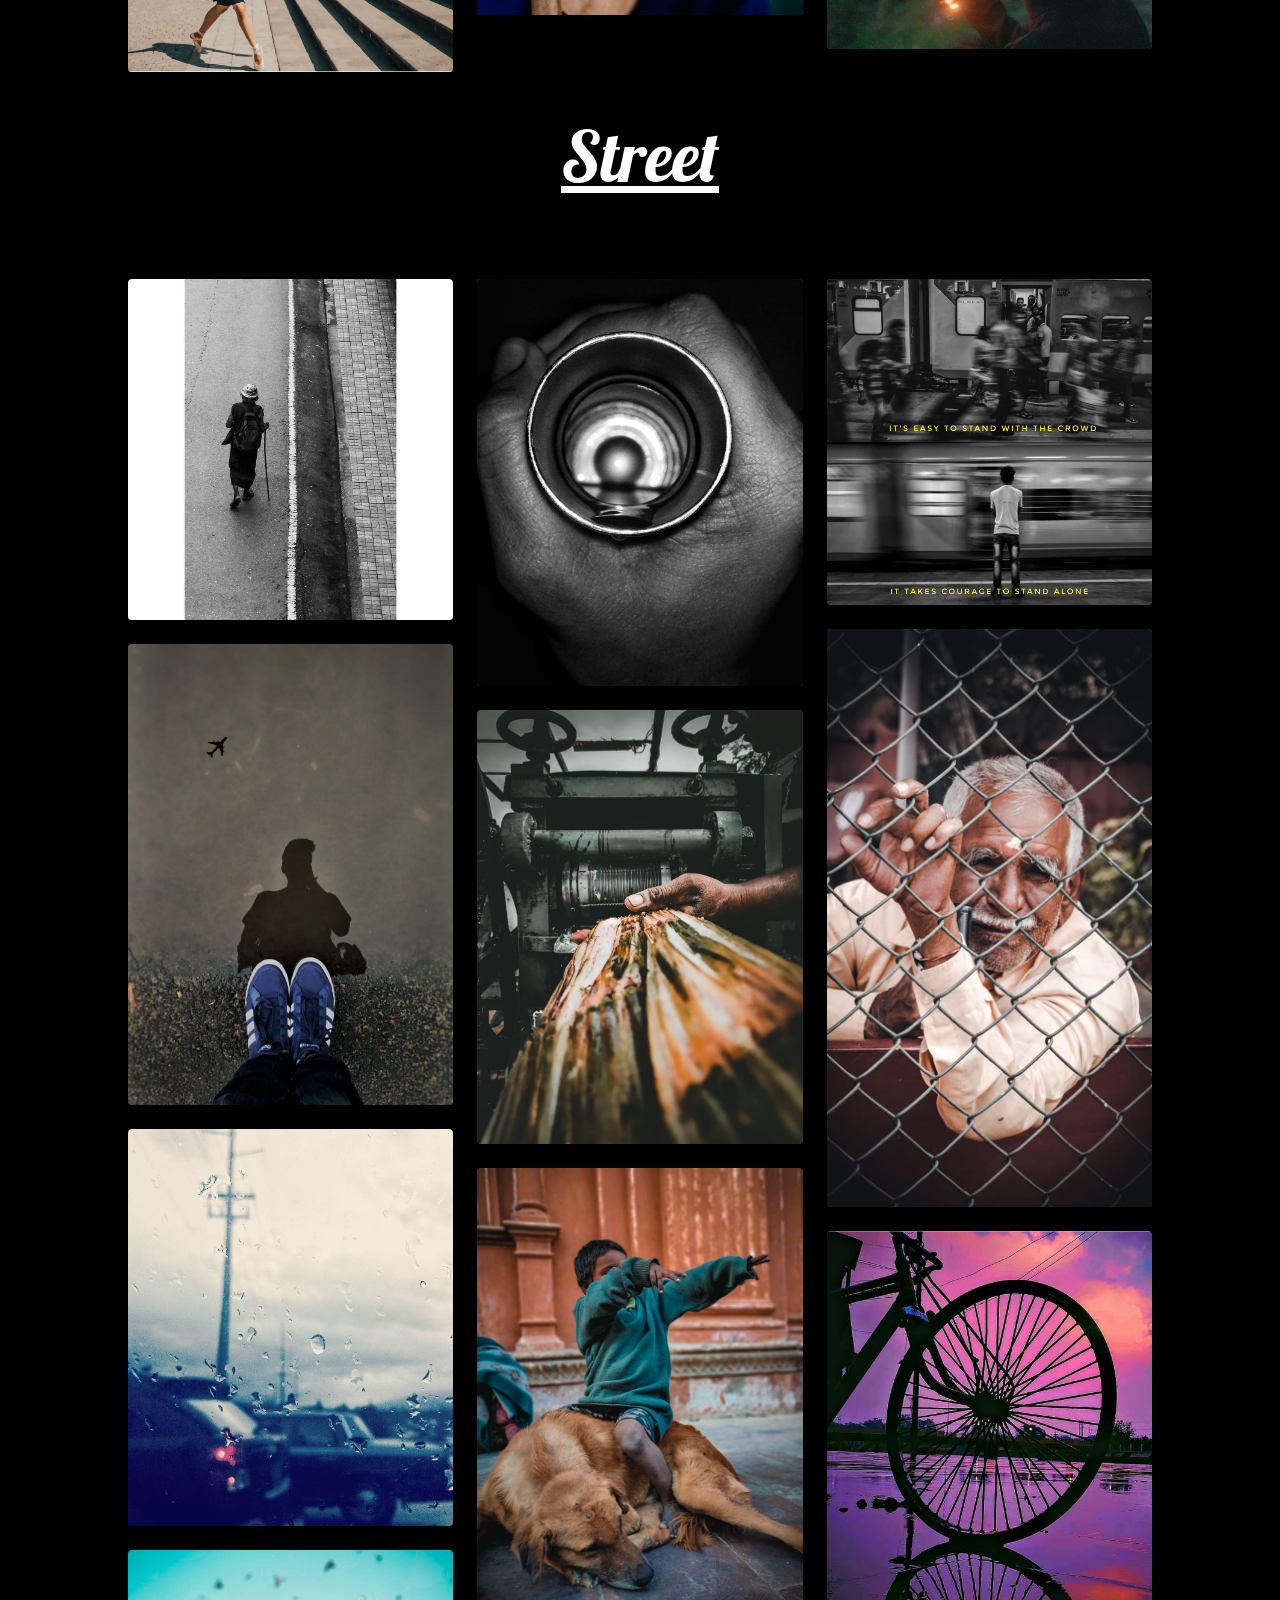
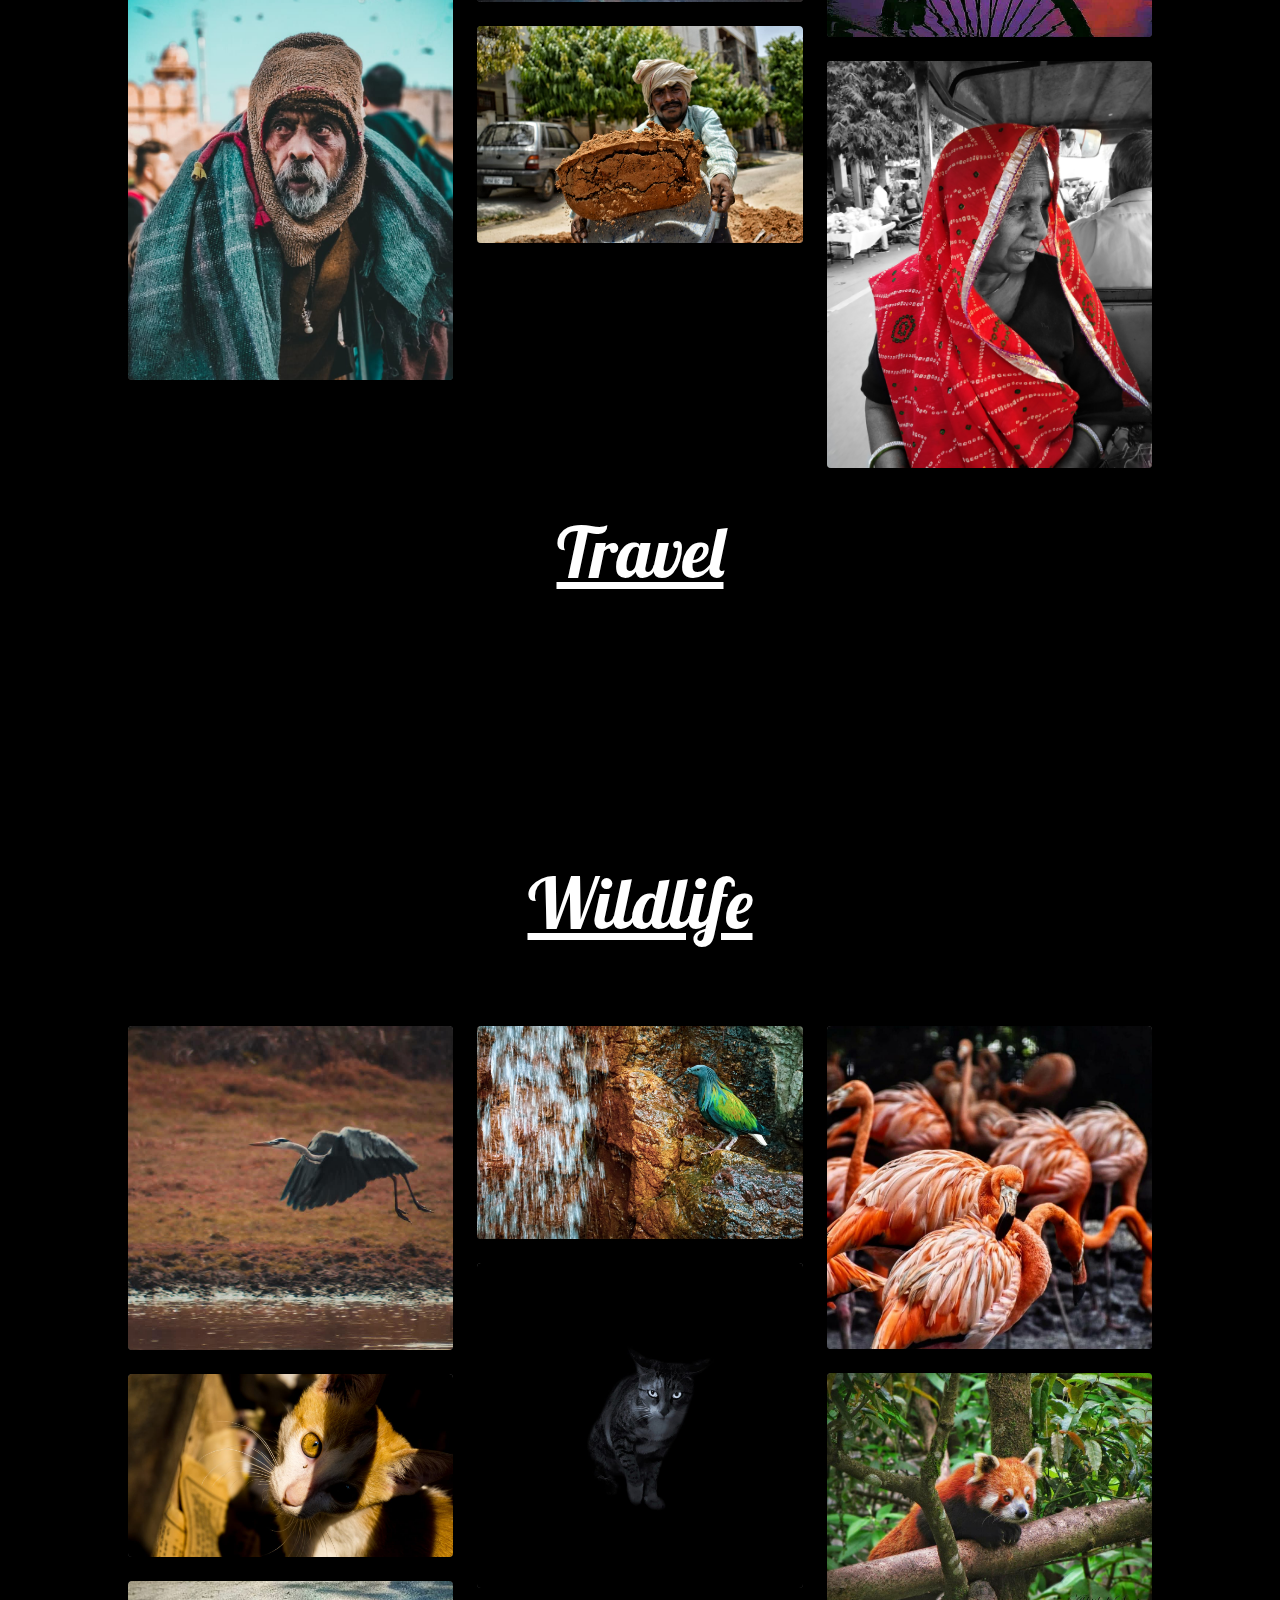
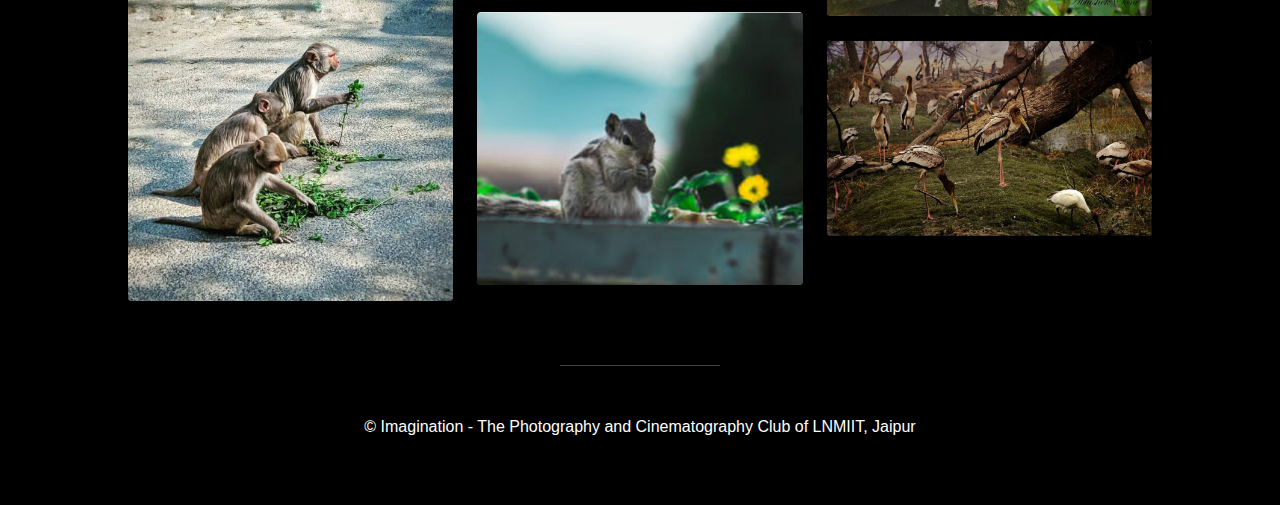
==== commit 65f07ed1: "Add files via upload" ====
--- a/featured-gallery.html
+++ b/featured-gallery.html
@@ -13,6 +13,7 @@
 		<link rel="stylesheet" href="assets/css/animate.css" />
 		<link rel="stylesheet" href="assets/css/bootstrap.css" />
 		<link rel="stylesheet" href="assets/css/custom.css" />
+		<link rel="stylesheet" href="http://fonts.googleapis.com/css?family=Source+Sans+Pro:200" />
 	</head>
 	<body>
 
@@ -20,10 +21,10 @@
 			<div id="wrapper">
 
 				<!-- Header -->
-					<header id="header">
+					<header id="header"  style="font-family: 'Source Sans Pro'">
 					<h1>Featured <strong>Photos</strong> by&nbsp; <img src="images/logowhite.png" height="20" width="100"></h1>
 
-						<h2>“In photography there is a reality so subtle that it becomes more real than reality.” <br> <b>  — Alfred Stieglitz</b></h2>
+						<h2 style="font-family: 'Source Sans Pro'">“In photography there is a reality so subtle that it becomes more real than reality.” <br> <b>  — Alfred Stieglitz</b></h2>
 						<ul class="icons">
 
 							<li><a href="#" class="icon style2 fa-facebook"><span class="label">Facebook</span></a></li>
@@ -428,7 +429,7 @@
 					</section>
 
 				<!-- Footer -->
-					<footer id="footer">
+					<footer id="footer" style="font-family: 'Lucida Sans', 'Lucida Sans Regular', 'Lucida Grande', 'Lucida Sans Unicode', Geneva, Verdana, sans-serif">
 						<p><b>&copy; Imagination - The Photography and Cinematography Club of LNMIIT, Jaipur</b></p>
 					</footer>
 
--- a/assets/css/main.css
+++ b/assets/css/main.css
@@ -1,6 +1,6 @@
 @charset "UTF-8";
 @import url(font-awesome.min.css);
-@import url("http://fonts.googleapis.com/css?family=Source+Sans+Pro:200");
+@import url("https://fonts.googleapis.com/css?family=Lobster&display=swap");
 
 /*
 	Visualize by TEMPLATED
@@ -25,6 +25,7 @@
 
 	body {
 		line-height: 1;
+		background-image: url("/ImaginationLnmiit-master/images/bg.jpg");
 	}
 
 	ol, ul {
@@ -1430,7 +1431,7 @@
 
 	body, input, select, textarea {
 		color: rgba(255, 255, 255, 0.65);
-		font-family: "Source Sans Pro", Helvetica, sans-serif;
+		font-family: 'Lobster',cursive;
 		font-size: 13pt;
 		font-weight: 200;
 		line-height: 1.65;
@@ -2233,7 +2234,7 @@
 		input[type="button"]:hover,
 		button:hover,
 		.button:hover {
-			background-color: #ff7c96;
+			background-color:white;
 		}
 
 		input[type="submit"]:active,
@@ -2635,4 +2636,4 @@
 				padding: 2em 0 2em 0;
 			}
 
-		}
+		}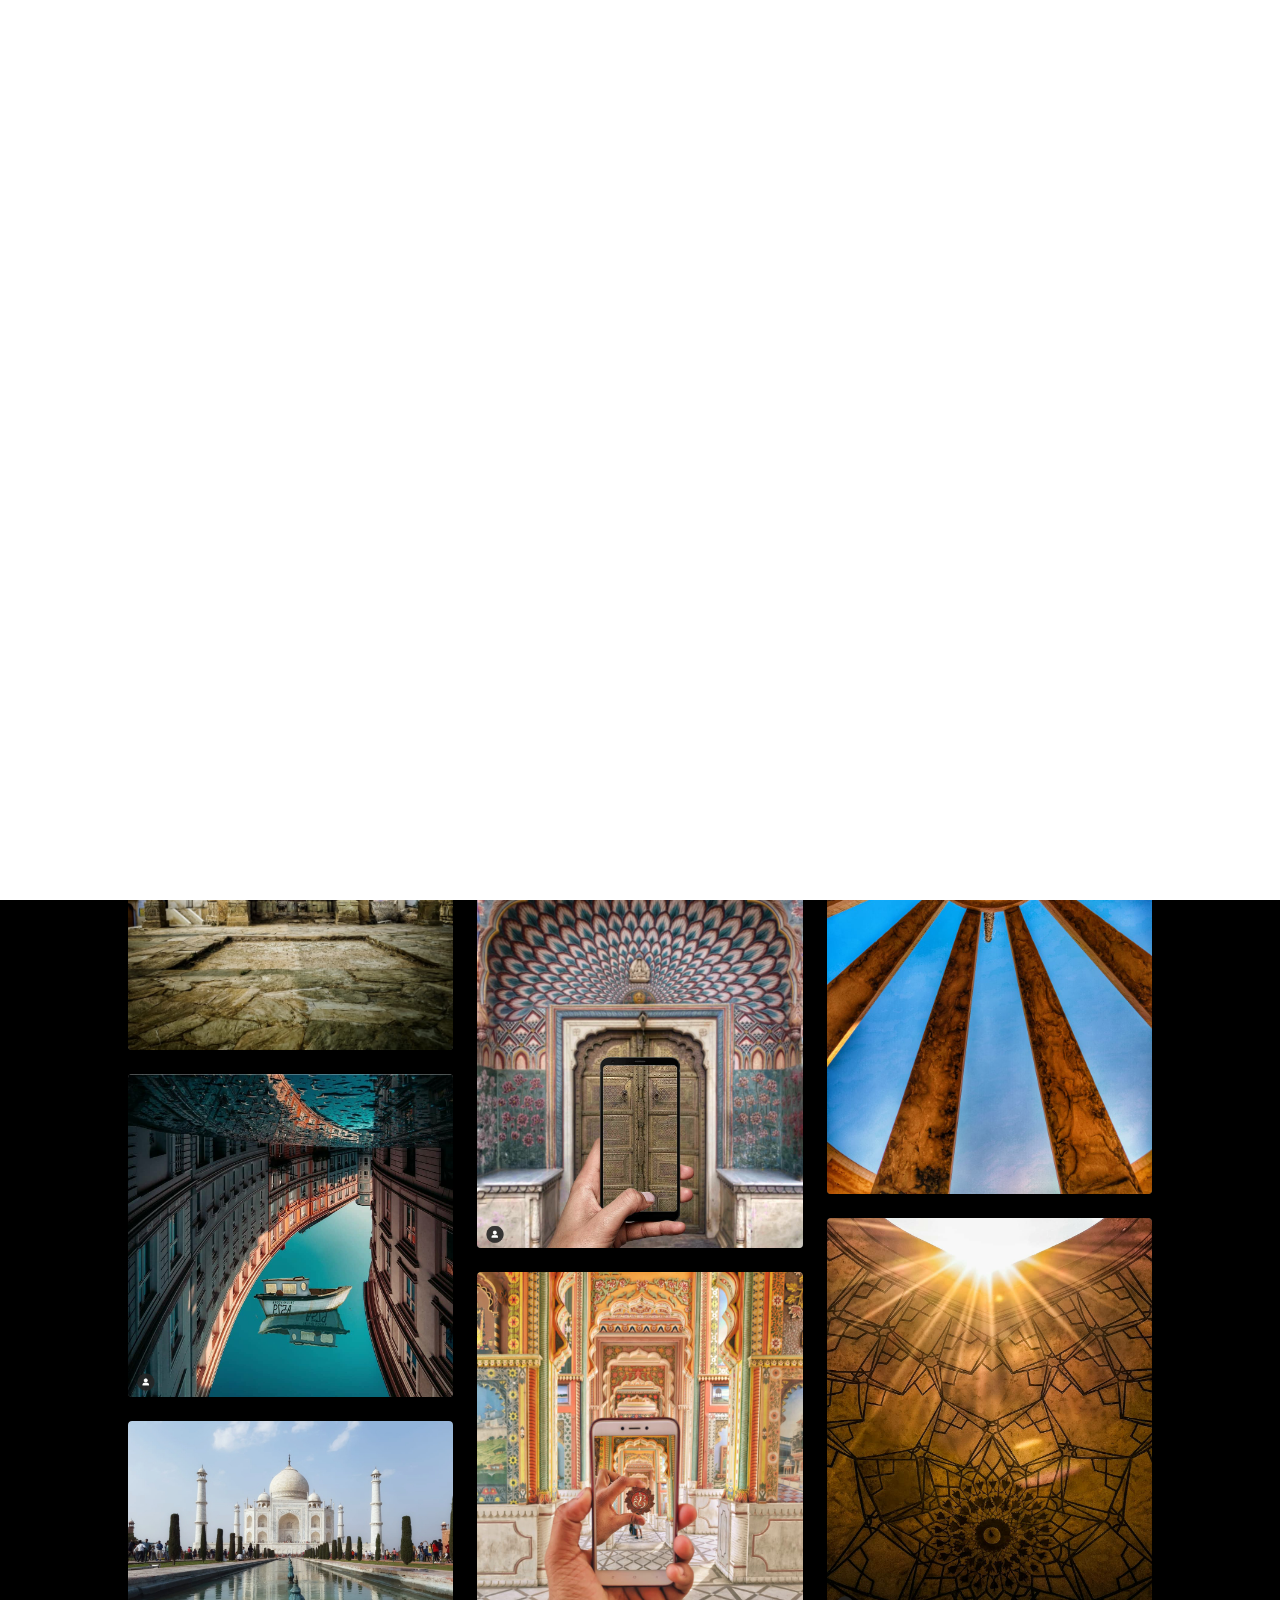
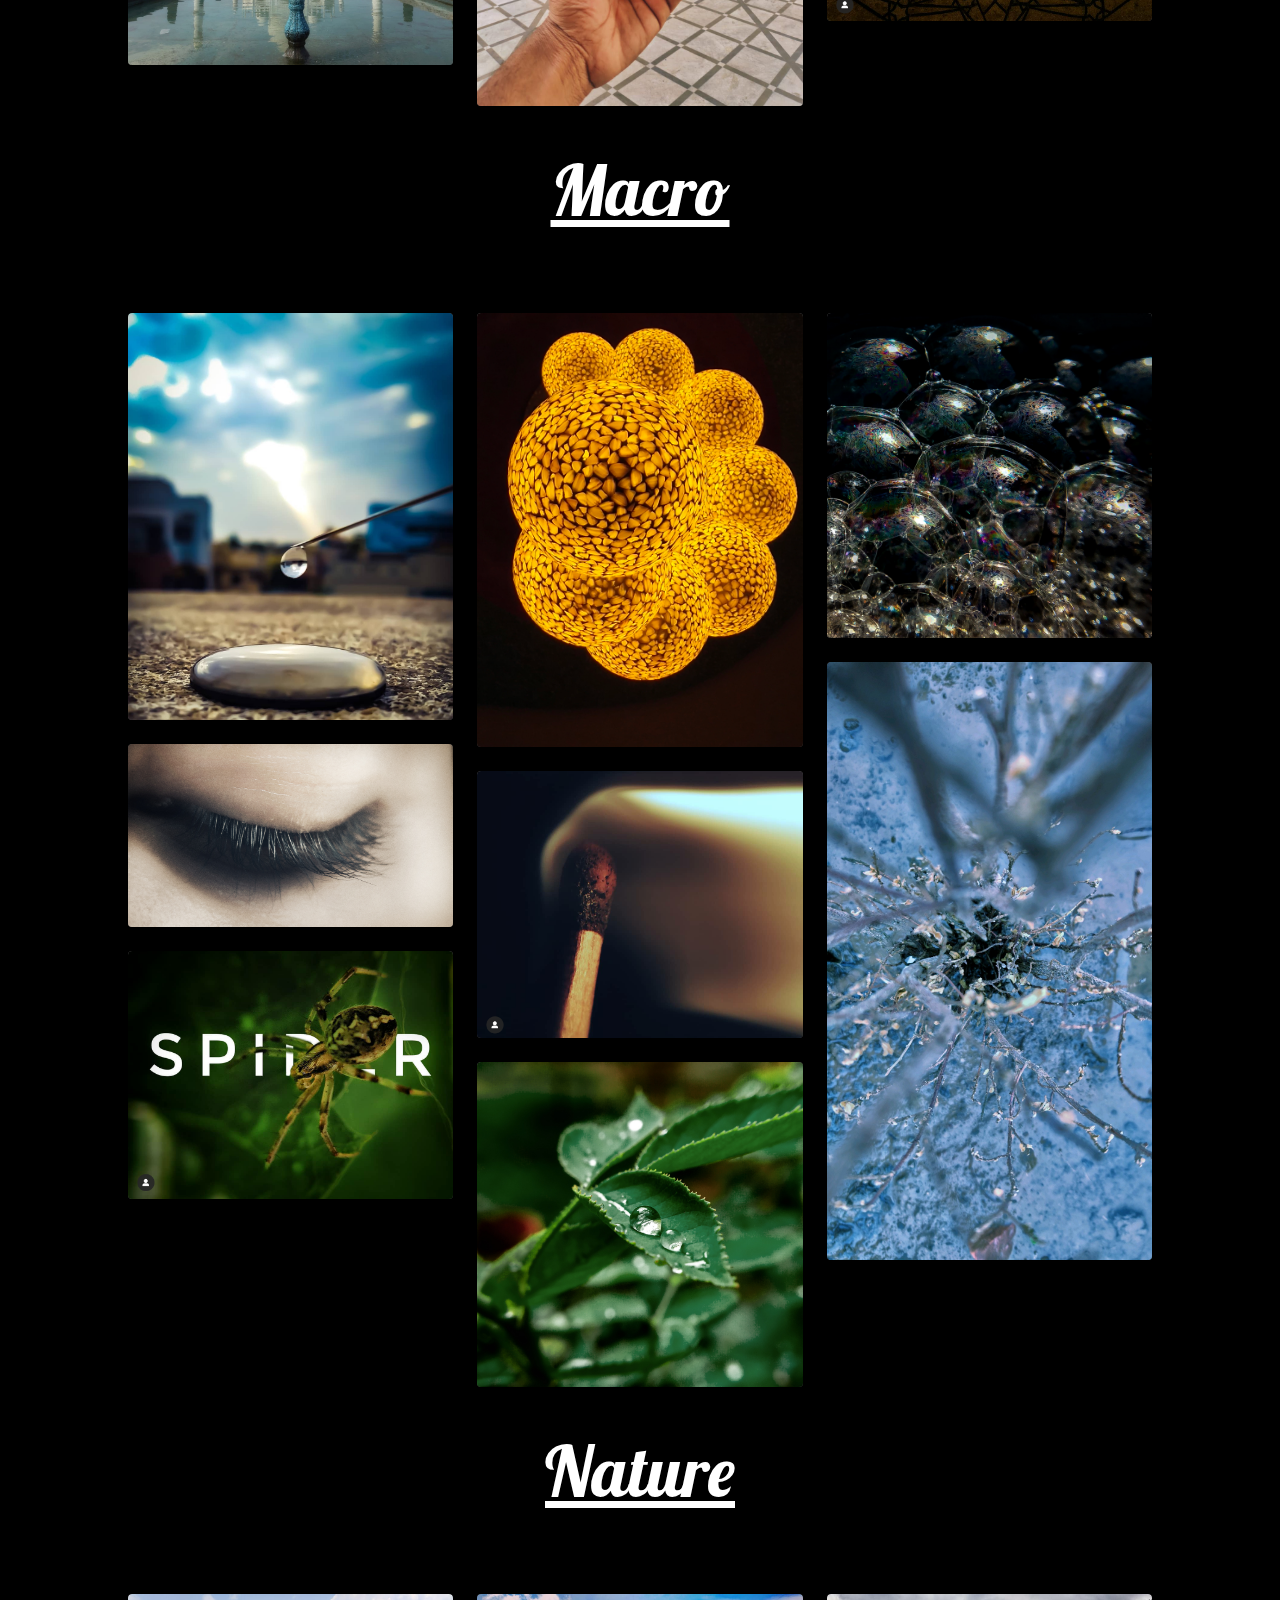
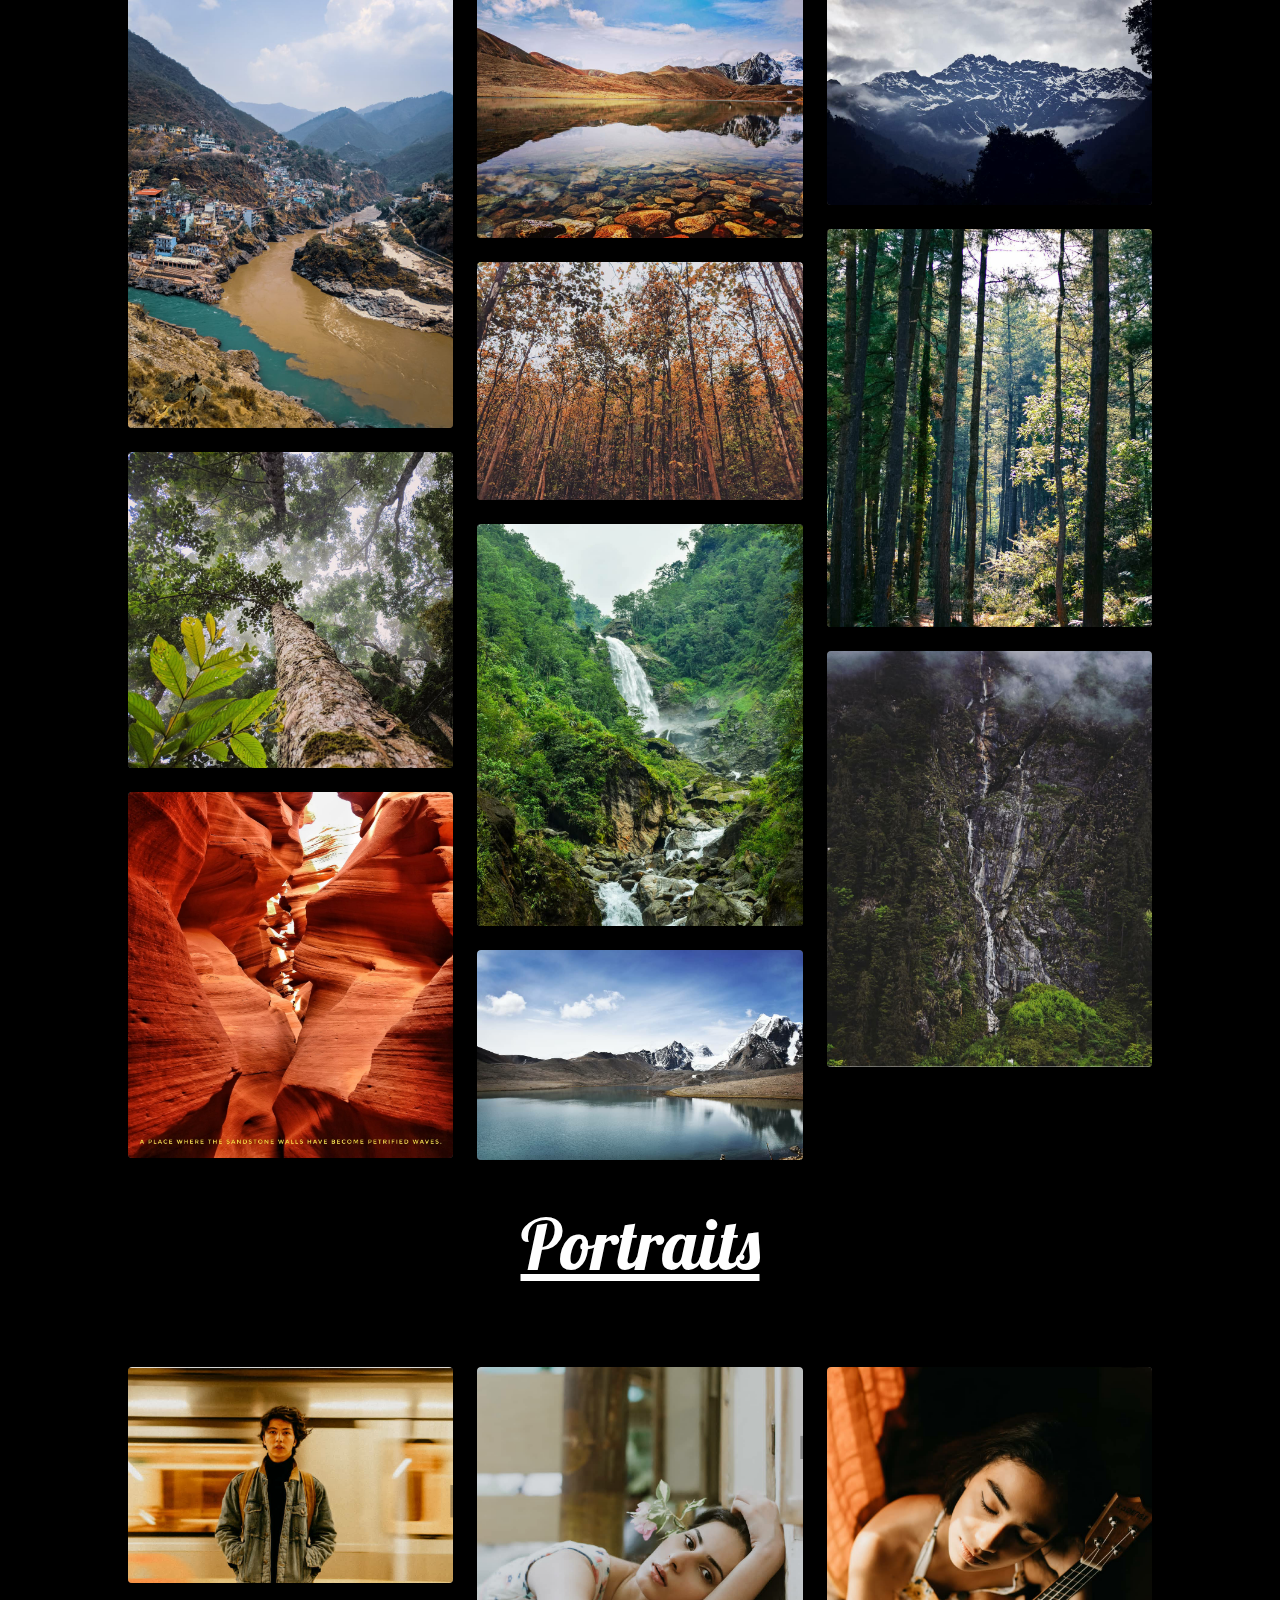
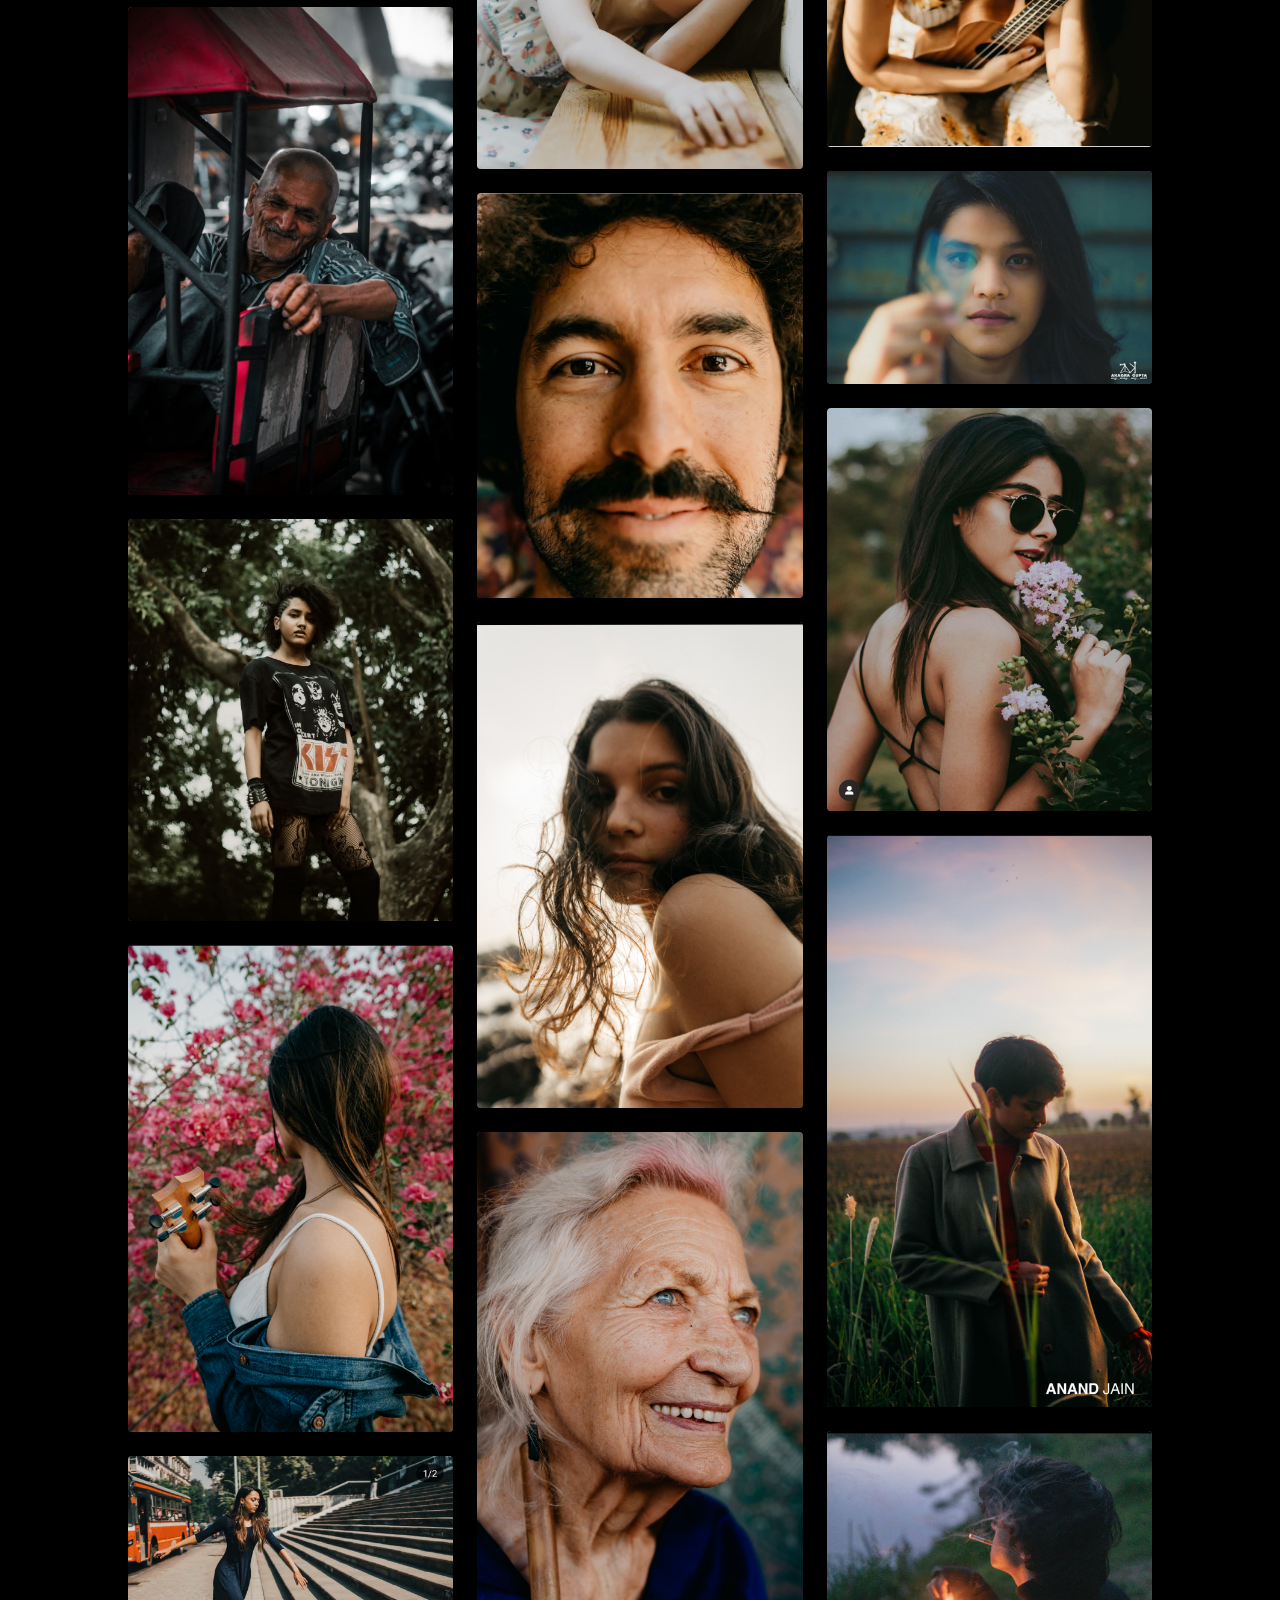
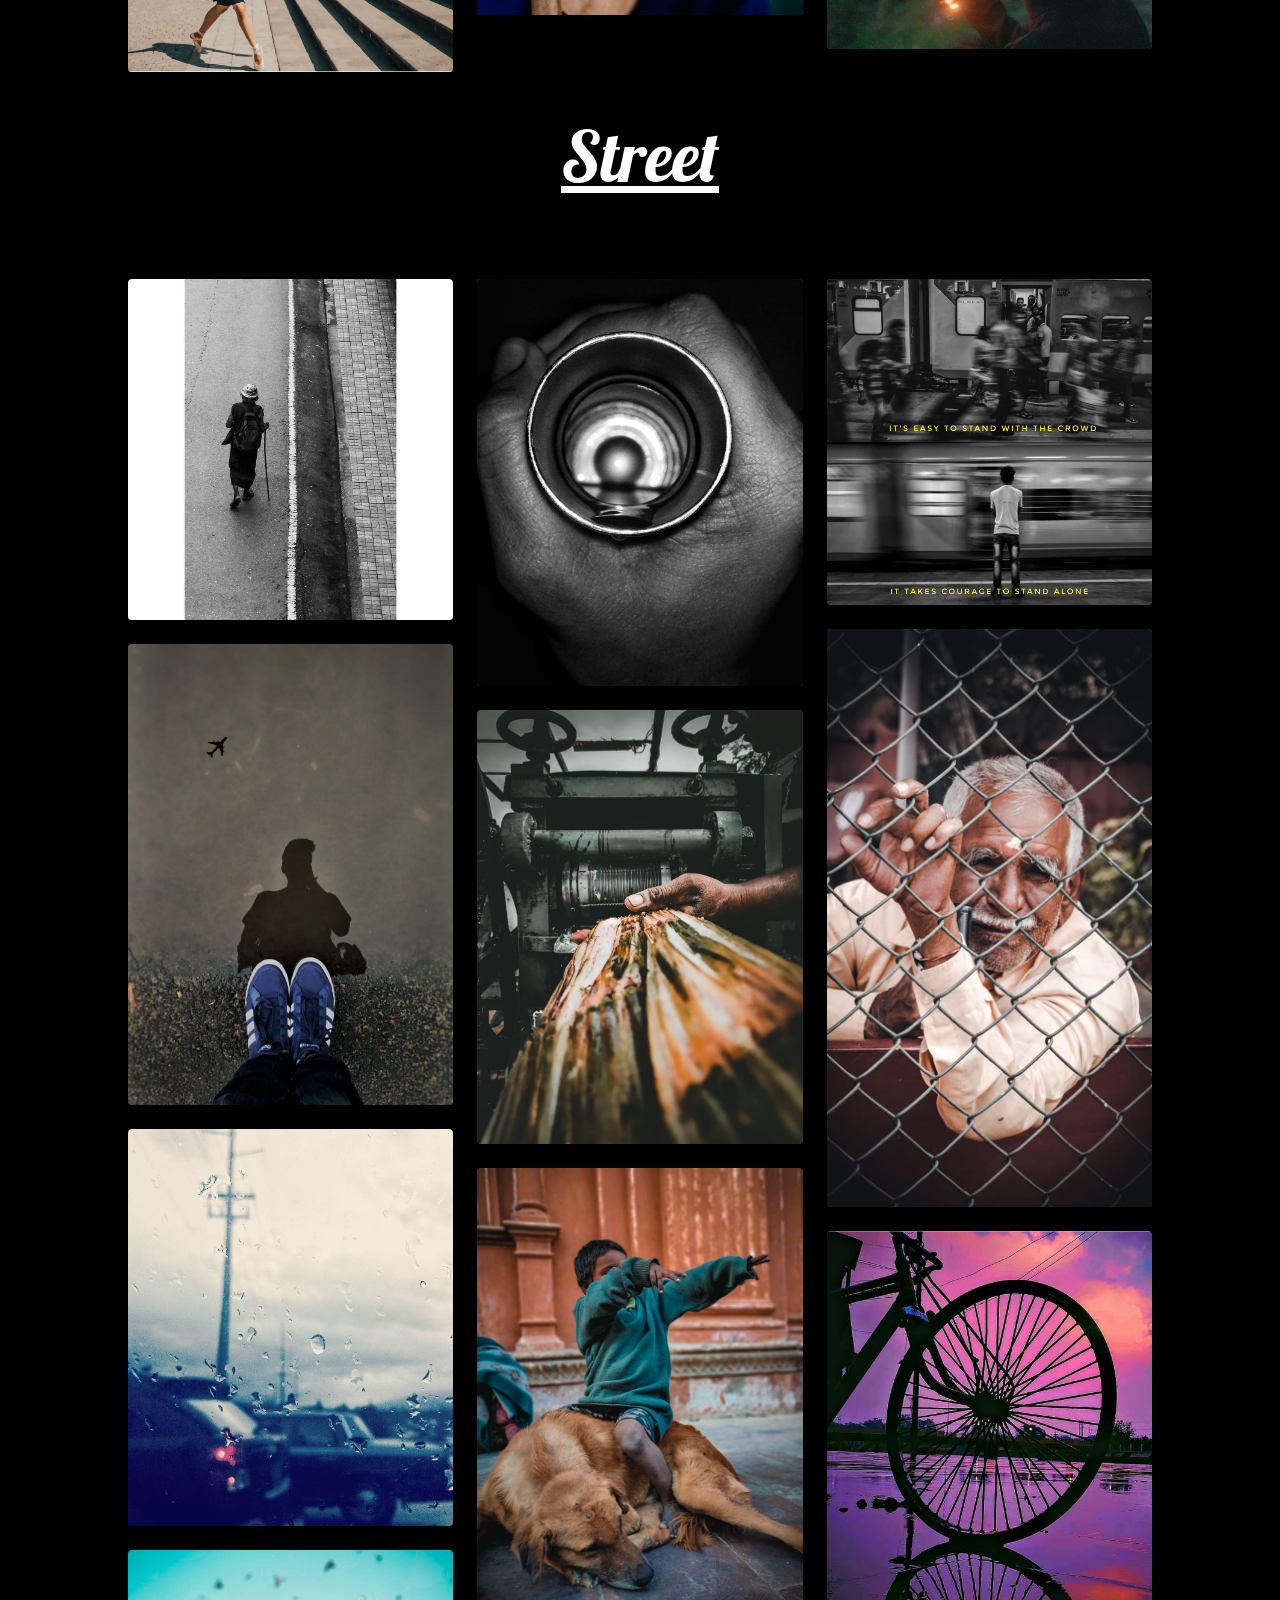
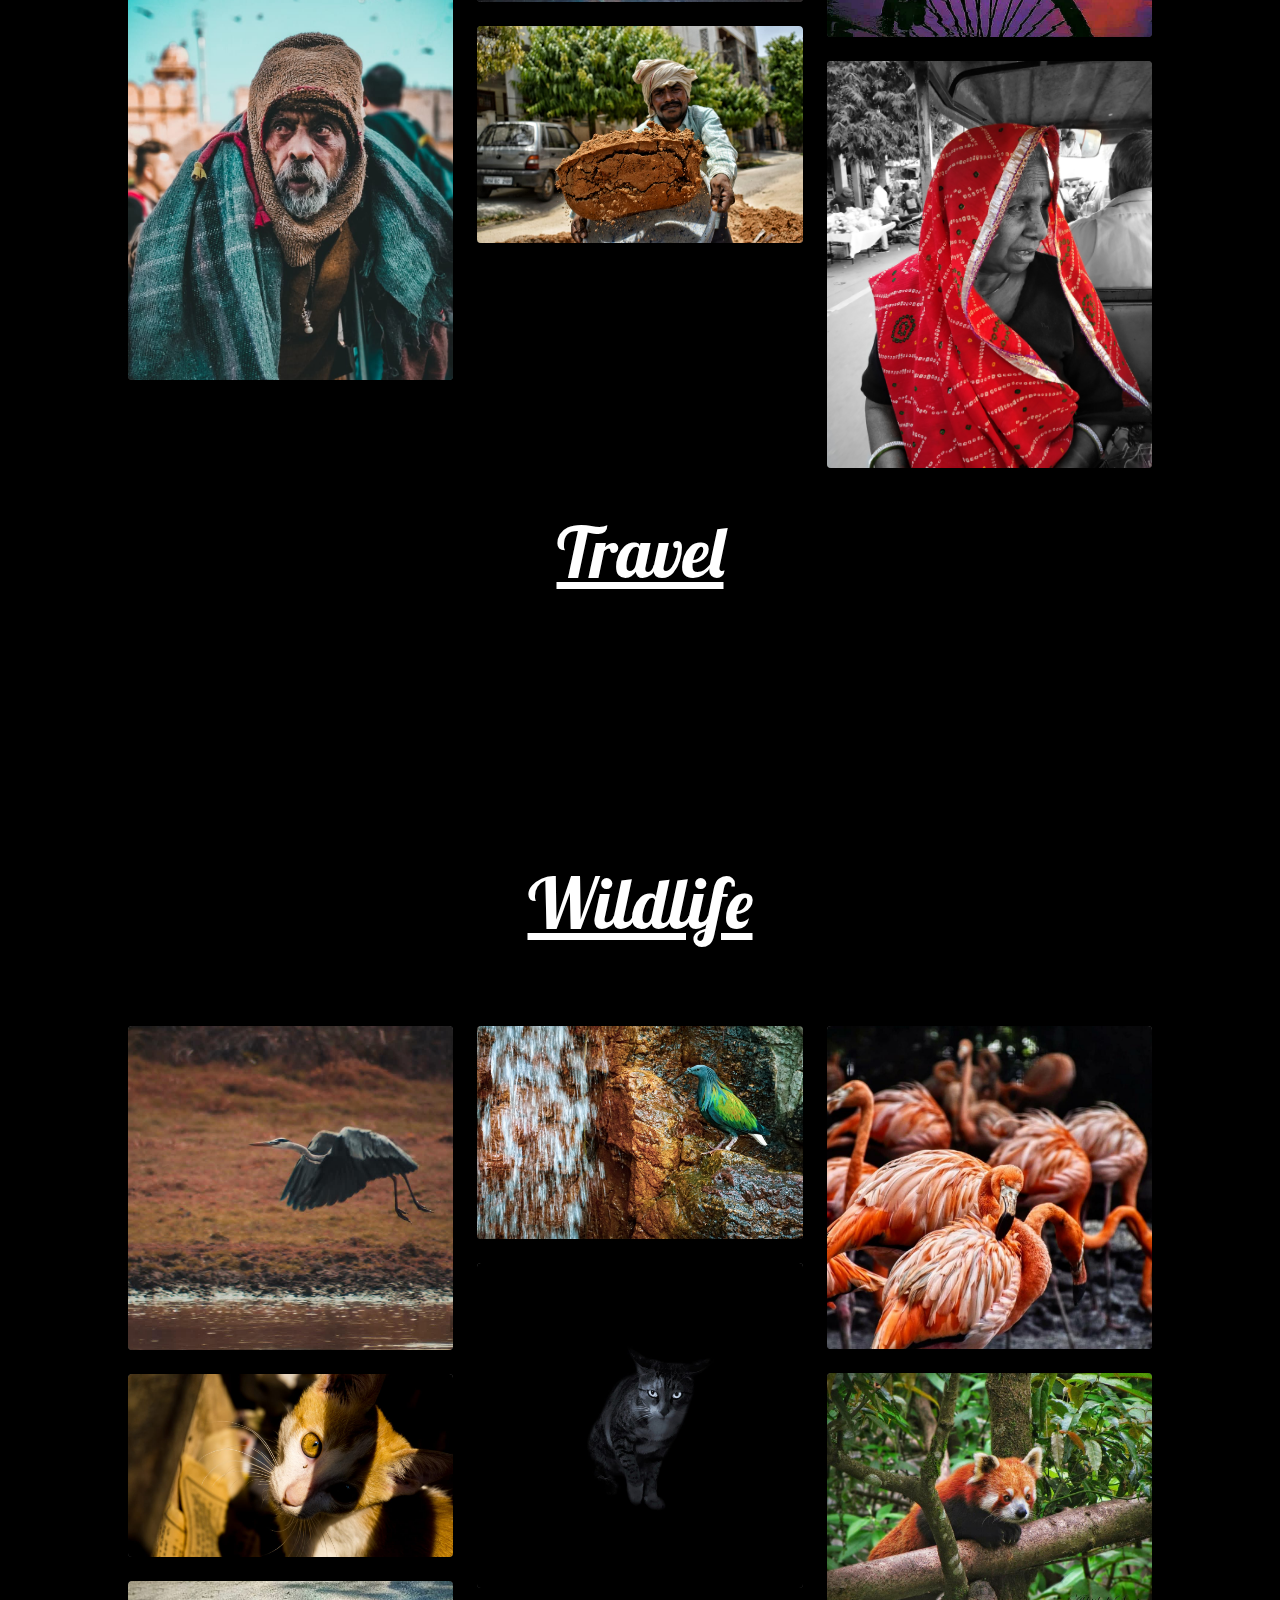
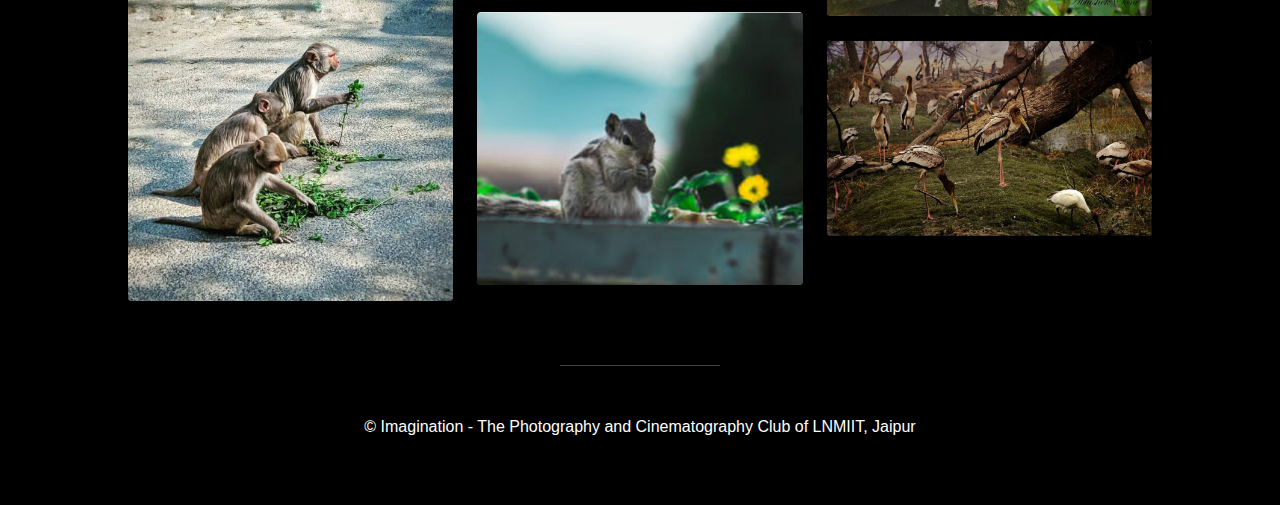
==== commit 78bbef8a: "Update featured-gallery.html" ====
--- a/featured-gallery.html
+++ b/featured-gallery.html
@@ -13,10 +13,19 @@
 		<link rel="stylesheet" href="assets/css/animate.css" />
 		<link rel="stylesheet" href="assets/css/bootstrap.css" />
 		<link rel="stylesheet" href="assets/css/custom.css" />
-		<link rel="stylesheet" href="http://fonts.googleapis.com/css?family=Source+Sans+Pro:200" />
+		<link rel="stylesheet" href="https://fonts.googleapis.com/css?family=Source+Sans+Pro:200" />
+		<script src="http://ajax.googleapis.com/ajax/libs/jquery/1.5.2/jquery.min.js"></script>
+<script src="http://cdnjs.cloudflare.com/ajax/libs/modernizr/2.8.2/modernizr.js"></script>
+
+	<script>
+	$(window).load(function() {
+		// Animate loader off screen
+		$(".se-pre-con").fadeOut("slow");;
+	});
+	</script>
 	</head>
 	<body>
-
+		<div class="se-pre-con"></div>
 		<!-- Wrapper -->
 			<div id="wrapper">
 
--- a/assets/css/main.css
+++ b/assets/css/main.css
@@ -9,6 +9,17 @@
 */
 
 /* Reset */
+.no-js #loader { display: none;  }
+.js #loader { display: block; position: absolute; left: 100px; top: 0; }
+.se-pre-con {
+	position: fixed;
+	left: 0px;
+	top: 0px;
+	width: 100%;
+	height: 100%;
+	z-index: 9999;
+	background: url('/ImaginationLnmiit-master/loader.gif') center no-repeat #fff;
+}
 
 	html, body, div, span, applet, object, iframe, h1, h2, h3, h4, h5, h6, p, blockquote, pre, a, abbr, acronym, address, big, cite, code, del, dfn, em, img, ins, kbd, q, s, samp, small, strike, strong, sub, sup, tt, var, b, u, i, center, dl, dt, dd, ol, ul, li, fieldset, form, label, legend, table, caption, tbody, tfoot, thead, tr, th, td, article, aside, canvas, details, embed, figure, figcaption, footer, header, hgroup, menu, nav, output, ruby, section, summary, time, mark, audio, video {
 		margin: 0;
@@ -25,7 +36,7 @@
 
 	body {
 		line-height: 1;
-		background-image: url("/ImaginationLnmiit-master/images/bg.jpg");
+		
 	}
 
 	ol, ul {
@@ -2636,4 +2647,4 @@
 				padding: 2em 0 2em 0;
 			}
 
-		}+		}
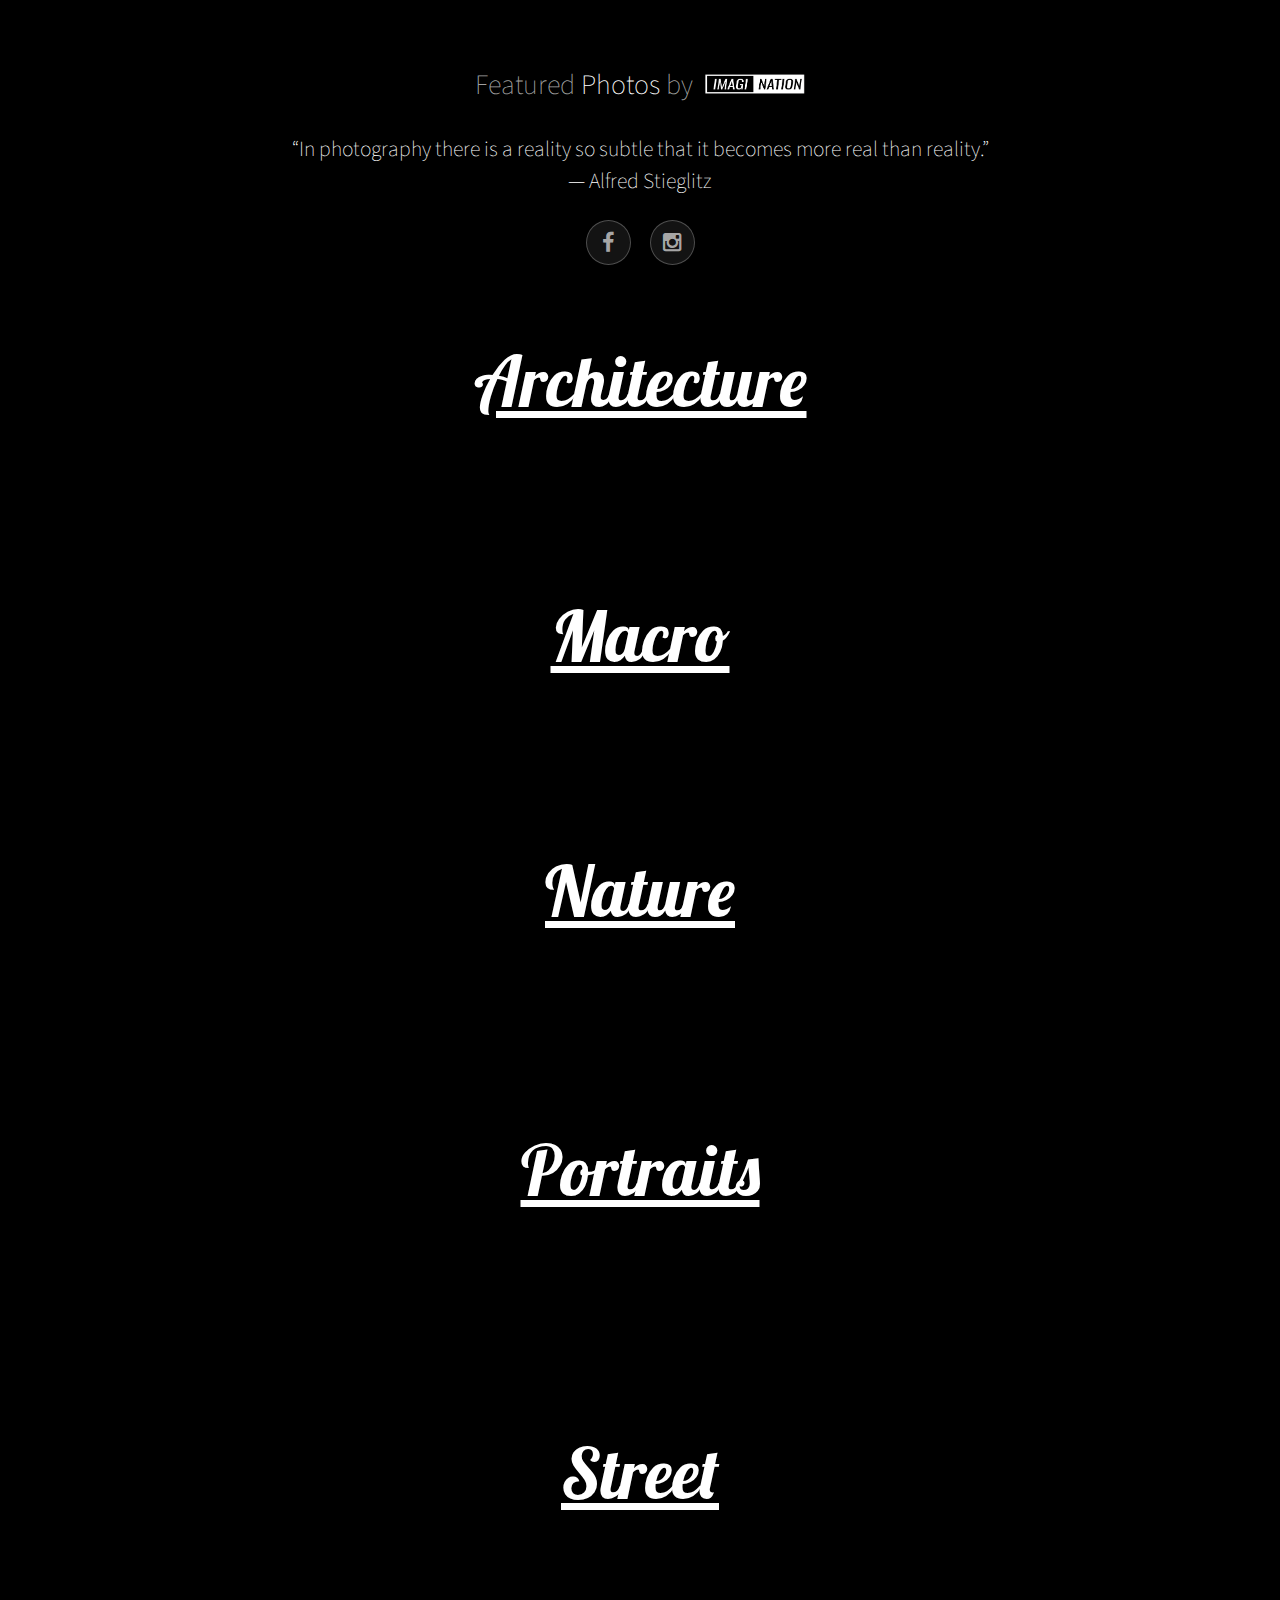
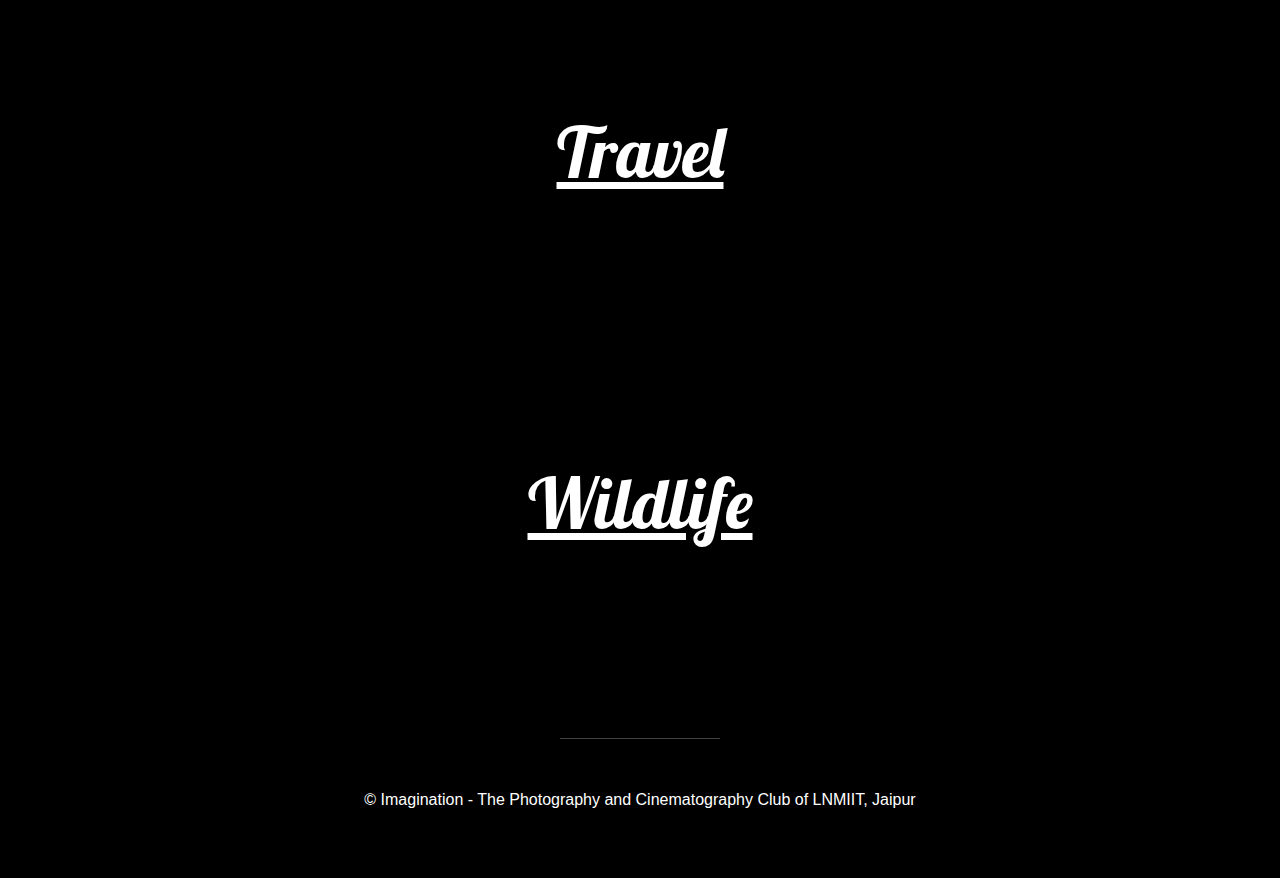
==== commit 93bd80d5: "updated lazy loading" ====
--- a/featured-gallery.html
+++ b/featured-gallery.html
@@ -14,24 +14,17 @@
 		<link rel="stylesheet" href="assets/css/bootstrap.css" />
 		<link rel="stylesheet" href="assets/css/custom.css" />
 		<link rel="stylesheet" href="https://fonts.googleapis.com/css?family=Source+Sans+Pro:200" />
-		<script src="http://ajax.googleapis.com/ajax/libs/jquery/1.5.2/jquery.min.js"></script>
-<script src="http://cdnjs.cloudflare.com/ajax/libs/modernizr/2.8.2/modernizr.js"></script>
-
-	<script>
-	$(window).load(function() {
-		// Animate loader off screen
-		$(".se-pre-con").fadeOut("slow");;
-	});
-	</script>
+		
+	
 	</head>
 	<body>
-		<div class="se-pre-con"></div>
+		
 		<!-- Wrapper -->
 			<div id="wrapper">
 
 				<!-- Header -->
 					<header id="header"  style="font-family: 'Source Sans Pro'">
-					<h1>Featured <strong>Photos</strong> by&nbsp; <img src="images/logowhite.png" height="20" width="100"></h1>
+					<h1>Featured <strong>Photos</strong> by&nbsp; <img  src="images/logowhite.png" height="20" width="100"></h1>
 
 						<h2 style="font-family: 'Source Sans Pro'">“In photography there is a reality so subtle that it becomes more real than reality.” <br> <b>  — Alfred Stieglitz</b></h2>
 						<ul class="icons">
@@ -49,43 +42,43 @@
 											<section class="thumbnails">
 												<div>
 													<a href="images/thumbs/archi/a1.jpg">
-														<img src="images/thumbs/archi/a1.jpg" alt="" />
+														<img data-src="images/thumbs/archi/a1.jpg" alt="" />
 														
 													</a>
 													<a href="images/thumbs/archi/a8.png">
-														<img src="images/thumbs/archi/a8.png" alt="" />
+														<img data-src="images/thumbs/archi/a8.png" alt="" />
 													</a>
 														<a href="images/thumbs/archi/a3.jpeg">
-															<img src="images/thumbs/archi/a3.jpeg" alt="" />
+															<img data-src="images/thumbs/archi/a3.jpeg" alt="" />
 													</a>
 													
 												</div>
 												<div>
 													<a href="images/thumbs/archi/a4.png">
-														<img src="images/thumbs/archi/a4.png" alt="" />
+														<img data-src="images/thumbs/archi/a4.png" alt="" />
 														
 													</a>
 													<a href="images/thumbs/archi/a5.png">
-														<img src="images/thumbs/archi/a5.png" alt="" />
+														<img data-src="images/thumbs/archi/a5.png" alt="" />
 														
 													</a>
 													<a href="images/thumbs/archi/a6.jpg">
-														<img src="images/thumbs/archi/a6.jpg" alt="" />
+														<img data-src="images/thumbs/archi/a6.jpg" alt="" />
 														
 													</a>
 												</div>
 												<div>
 														
 													<a href="images/thumbs/archi/a7.jpeg">
-														<img src="images/thumbs/archi/a7.jpeg" alt="" />
+														<img data-src="images/thumbs/archi/a7.jpeg" alt="" />
 													
 													</a>
 													<a href="images/thumbs/archi/a2.jpg">
-														<img src="images/thumbs/archi/a2.jpg" alt="" />
+														<img data-src="images/thumbs/archi/a2.jpg" alt="" />
 												
 													</a>
 													<a href="images/thumbs/archi/a9.png">
-														<img src="images/thumbs/archi/a9.png" alt="" />
+														<img data-src="images/thumbs/archi/a9.png" alt="" />
 													
 													</a>
 												</div>
@@ -95,39 +88,39 @@
 								<section class="thumbnails">
 									<div>
 										<a href="images/thumbs/macro/m1.jpeg">
-											<img src="images/thumbs/macro/m1.jpeg" alt="" />
+											<img data-src="images/thumbs/macro/m1.jpeg" alt="" />
 											
 										</a>
 										<a href="images/thumbs/macro/m2.jpeg">
-											<img src="images/thumbs/macro/m2.jpeg" alt="" />
+											<img data-src="images/thumbs/macro/m2.jpeg" alt="" />
 										</a>
 										<a href="images/thumbs/macro/m8.png">
-											<img src="images/thumbs/macro/m8.png" alt="" />
+											<img data-src="images/thumbs/macro/m8.png" alt="" />
 										
 										</a>
 									</div>
 									<div>
 										<a href="images/thumbs/macro/m3.jpg">
-											<img src="images/thumbs/macro/m3.jpg" alt="" />
+											<img data-src="images/thumbs/macro/m3.jpg" alt="" />
 											
 										</a>
 										<a href="images/thumbs/macro/m7.png">
-											<img src="images/thumbs/macro/m7.png" alt="" />
+											<img data-src="images/thumbs/macro/m7.png" alt="" />
 											
 										</a>
 										<a href="images/thumbs/macro/m4.jpg">
-											<img src="images/thumbs/macro/m4.jpg" alt="" />
+											<img data-src="images/thumbs/macro/m4.jpg" alt="" />
 											
 										</a>
 									</div>
 									<div>
 											
 										<a href="images/thumbs/macro/m5.jpg">
-											<img src="images/thumbs/macro/m5.jpg" alt="" />
+											<img data-src="images/thumbs/macro/m5.jpg" alt="" />
 										
 										</a>
 										<a href="images/thumbs/macro/m6.jpg">
-											<img src="images/thumbs/macro/m6.jpg" alt="" />
+											<img data-src="images/thumbs/macro/m6.jpg" alt="" />
 									
 										</a>
 									
@@ -138,46 +131,46 @@
 								<section class="thumbnails">
 									<div>
 										<a href="images/thumbs/nature/n1.jpg">
-											<img src="images/thumbs/nature/n1.jpg" alt="" />
+											<img data-src="images/thumbs/nature/n1.jpg" alt="" />
 											
 										</a>
 										<a href="images/thumbs/nature/n2.png">
-											<img src="images/thumbs/nature/n2.png" alt="" />
+											<img data-src="images/thumbs/nature/n2.png" alt="" />
 										</a>
 											<a href="images/thumbs/nature/n11.jpeg">
-												<img src="images/thumbs/nature/n11.jpeg" alt="" />
+												<img data-src="images/thumbs/nature/n11.jpeg" alt="" />
 										</a>
 									</div>
 									<div>
 										<a href="images/thumbs/nature/n4.png">
-											<img src="images/thumbs/nature/n4.png" alt="" />
+											<img data-src="images/thumbs/nature/n4.png" alt="" />
 											
 										</a>
 										<a href="images/thumbs/nature/n5.png">
-											<img src="images/thumbs/nature/n5.png" alt="" />
+											<img data-src="images/thumbs/nature/n5.png" alt="" />
 											
 										</a>
 										<a href="images/thumbs/nature/n6.png">
-											<img src="images/thumbs/nature/n6.png" alt="" />
+											<img data-src="images/thumbs/nature/n6.png" alt="" />
 											
 										</a>
 										<a href="images/thumbs/nature/n3.png">
-											<img src="images/thumbs/nature/n3.png" alt="" />
+											<img data-src="images/thumbs/nature/n3.png" alt="" />
 											
 										</a>
 									</div>
 									<div>
 											
 										<a href="images/thumbs/nature/n7.png">
-											<img src="images/thumbs/nature/n7.png" alt="" />
+											<img data-src="images/thumbs/nature/n7.png" alt="" />
 										
 										</a>
 										<a href="images/thumbs/nature/n8.png">
-											<img src="images/thumbs/nature/n8.png" alt="" />
+											<img data-src="images/thumbs/nature/n8.png" alt="" />
 									
 										</a>
 										<a href="images/thumbs/nature/n9.png">
-											<img src="images/thumbs/nature/n9.png" alt="" />
+											<img data-src="images/thumbs/nature/n9.png" alt="" />
 										
 										</a>
 									</div>
@@ -187,63 +180,63 @@
 								<section class="thumbnails">
 									<div>
 										<a href="images/thumbs/portraits/p1.png">
-											<img src="images/thumbs/portraits/p1.png" alt="" />
+											<img data-src="images/thumbs/portraits/p1.png" alt="" />
 											
 										</a>
 										<a href="images/thumbs/portraits/p2.jpg">
-											<img src="images/thumbs/portraits/p2.jpg" alt="" />
+											<img data-src="images/thumbs/portraits/p2.jpg" alt="" />
 										</a>
 											<a href="images/thumbs/portraits/p3.png">
-												<img src="images/thumbs/portraits/p3.png" alt="" />
+												<img data-src="images/thumbs/portraits/p3.png" alt="" />
 										</a>
 										<a href="images/thumbs/portraits/p13.png">
-											<img src="images/thumbs/portraits/p13.png" alt="" />
+											<img data-src="images/thumbs/portraits/p13.png" alt="" />
 									
 										</a>
 										<a href="images/thumbs/portraits/p6.png">
-											<img src="images/thumbs/portraits/p6.png" alt="" />
+											<img data-src="images/thumbs/portraits/p6.png" alt="" />
 											
 										</a>
 									</div>
 									<div>
 										<a href="images/thumbs/portraits/p4.png">
-											<img src="images/thumbs/portraits/p4.png" alt="" />
+											<img data-src="images/thumbs/portraits/p4.png" alt="" />
 											
 										</a>
 										<a href="images/thumbs/portraits/p5.png">
-											<img src="images/thumbs//portraits/p5.png" alt="" />
+											<img data-src="images/thumbs//portraits/p5.png" alt="" />
 											
 										</a>
 										
 										<a href="images/thumbs/portraits/p11.png">
-											<img src="images/thumbs/portraits/p11.png" alt="" />
+											<img data-src="images/thumbs/portraits/p11.png" alt="" />
 									
 										</a>
 										<a href="images/thumbs/portraits/p12.png">
-											<img src="images/thumbs/portraits/p12.png" alt="" />
+											<img data-src="images/thumbs/portraits/p12.png" alt="" />
 									
 										</a>
 									</div>
 									<div>
 											
 										<a href="images/thumbs/portraits/p7.png">
-											<img src="images/thumbs/portraits/p7.png" alt="" />
+											<img data-src="images/thumbs/portraits/p7.png" alt="" />
 										
 										</a>
 										<a href="images/thumbs/portraits/p8.png">
-											<img src="images/thumbs/portraits/p8.png" alt="" />
+											<img data-src="images/thumbs/portraits/p8.png" alt="" />
 									
 										</a>
 										<a href="images/gallery/g12.jpeg">
-											<img src="images/gallery/g12.jpeg" alt="" />
+											<img data-src="images/gallery/g12.jpeg" alt="" />
 										
 										</a>
 										<a href="images/thumbs/portraits/p9.png">
-											<img src="images/thumbs/portraits/p9.png" alt="" />
+											<img data-src="images/thumbs/portraits/p9.png" alt="" />
 									
 										</a>
 										<a href="images/thumbs/portraits/p10.png">
-											<img src="images/thumbs/portraits/p10.png" alt="" />
+											<img data-src="images/thumbs/portraits/p10.png" alt="" />
 									
 										</a>
 									</div>
@@ -253,35 +246,35 @@
 									<section class="thumbnails">
 										<div>
 											<a href="images/gallery/g2.jpeg">
-												<img src="images/gallery/g2.jpeg" alt="" />
+												<img data-src="images/gallery/g2.jpeg" alt="" />
 												
 											</a>
 											<a href="images/thumbs/streets/s2.jpeg">
-												<img src="images/thumbs/streets/s2.jpeg" alt="" />
+												<img data-src="images/thumbs/streets/s2.jpeg" alt="" />
 											</a>
 												<a href="images/thumbs/streets/s3.jpeg">
-													<img src="images/thumbs/streets/s3.jpeg" alt="" />
+													<img data-src="images/thumbs/streets/s3.jpeg" alt="" />
 											</a>
 											<a href="images/thumbs/streets/s6.jpeg">
-												<img src="images/thumbs/streets/s6.jpeg" alt="" />
+												<img data-src="images/thumbs/streets/s6.jpeg" alt="" />
 												
 											</a>
 										</div>
 										<div>
 											<a href="images/gallery/g5.jpeg">
-												<img src="images/gallery/g5.jpeg" alt="" />
+												<img data-src="images/gallery/g5.jpeg" alt="" />
 												
 											</a>
 											<a href="images/thumbs/streets/s4.jpeg">
-												<img src="images/thumbs/streets/s4.jpeg" alt="" />
+												<img data-src="images/thumbs/streets/s4.jpeg" alt="" />
 												
 											</a>
 											<a href="images/thumbs/streets/s5.jpeg">
-												<img src="images/thumbs/streets/s5.jpeg" alt="" />
+												<img data-src="images/thumbs/streets/s5.jpeg" alt="" />
 												
 											</a>
 											<a href="images/thumbs/streets/s1.jpeg">
-												<img src="images/thumbs/streets/s1.jpeg" alt="" />
+												<img data-src="images/thumbs/streets/s1.jpeg" alt="" />
 												
 											</a>
 
@@ -289,19 +282,19 @@
 										<div>
 												
 											<a href="images/thumbs/streets/s9.jpeg">
-												<img src="images/thumbs/streets/s9.jpeg" alt="" />
+												<img data-src="images/thumbs/streets/s9.jpeg" alt="" />
 											
 											</a>
 											<a href="images/thumbs/streets/s7.jpeg">
-												<img src="images/thumbs/streets/s7.jpeg" alt="" />
+												<img data-src="images/thumbs/streets/s7.jpeg" alt="" />
 										
 											</a>
 											<a href="images/thumbs/streets/s10.png">
-												<img src="images/thumbs/streets/s10.png" alt="" />
+												<img data-src="images/thumbs/streets/s10.png" alt="" />
 											
 											</a>
 											<a href="images/thumbs/streets/s11.jpg">
-												<img src="images/thumbs/streets/s11.jpg" alt="" />
+												<img data-src="images/thumbs/streets/s11.jpg" alt="" />
 											
 											</a>
 										</div>
@@ -311,51 +304,51 @@
 									<section class="thumbnails">
 										<div>
 											<a href="images/thumbs/travel/t1.jpg">
-												<img src="images/thumbs/travel/t1.jpg" alt="" />
+												<img data-src="images/thumbs/travel/t1.jpg" alt="" />
 												
 											</a>
 											<a href="images/thumbs/travel/t2.jpeg">
-												<img src="images/thumbs/travel/t2.jpeg" alt="" />
+												<img data-src="images/thumbs/travel/t2.jpeg" alt="" />
 											</a>
 												<a href="images/thumbs/travel/t3.jpeg">
-													<img src="images/thumbs/travel/t3.jpeg" alt="" />
+													<img data-src="images/thumbs/travel/t3.jpeg" alt="" />
 											</a>
 											<a href="images/thumbs/travel/t4.jpeg">
-												<img src="images/thumbs/travel/t4.jpeg" alt="" />
+												<img data-src="images/thumbs/travel/t4.jpeg" alt="" />
 												
 											</a>
 											<a href="images/thumbs/travel/t15.jpg">
-												<img src="images/thumbs/travel/t15.jpg" alt="" />
+												<img data-src="images/thumbs/travel/t15.jpg" alt="" />
 											
 											</a>
 											<a href="images/thumbs/travel/t16.jpeg">
-												<img src="images/thumbs/travel/t16.jpeg" alt="" />
+												<img data-src="images/thumbs/travel/t16.jpeg" alt="" />
 											
 											</a>
 											<a href="images/thumbs/travel/t19.jpeg">
-												<img src="images/thumbs/travel/t19.jpeg" alt="" />
+												<img data-src="images/thumbs/travel/t19.jpeg" alt="" />
 											
 											</a>
 										</div>
 										<div>
 											<a href="images/thumbs/travel/t5.jpeg">
-												<img src="images/thumbs/travel/t5.jpeg" alt="" />
+												<img data-src="images/thumbs/travel/t5.jpeg" alt="" />
 												
 											</a>
 											<a href="images/thumbs/travel/t6.jpeg">
-												<img src="images/thumbs/travel/t6.jpeg" alt="" />
+												<img data-src="images/thumbs/travel/t6.jpeg" alt="" />
 												
 											</a>
 											<a href="images/thumbs/travel/t7.jpg">
-												<img src="images/thumbs/travel/t7.jpg" alt="" />
+												<img data-src="images/thumbs/travel/t7.jpg" alt="" />
 												
 											</a>
 											<a href="images/thumbs/travel/t8.jpeg">
-												<img src="images/thumbs/travel/t8.jpeg" alt="" />
+												<img data-src="images/thumbs/travel/t8.jpeg" alt="" />
 												
 											</a>
 											<a href="images/thumbs/travel/t13.jpg">
-												<img src="images/thumbs/travel/t13.jpg" alt="" />
+												<img data-src="images/thumbs/travel/t13.jpg" alt="" />
 											
 											</a>
 							
@@ -364,27 +357,27 @@
 										<div>
 												
 											<a href="images/thumbs/travel/t9.jpeg">
-												<img src="images/thumbs/travel/t9.jpeg" alt="" />
+												<img data-src="images/thumbs/travel/t9.jpeg" alt="" />
 											
 											</a>
 											<a href="images/thumbs/travel/t10.jpeg">
-												<img src="images/thumbs/travel/t10.jpeg" alt="" />
+												<img data-src="images/thumbs/travel/t10.jpeg" alt="" />
 										
 											</a>
 											<a href="images/thumbs/travel/t11.jpeg">
-												<img src="images/thumbs/travel/t11.jpeg" alt="" />
+												<img data-src="images/thumbs/travel/t11.jpeg" alt="" />
 											
 											</a>
 											<a href="images/thumbs/travel/t12.jpg">
-												<img src="images/thumbs/travel/t12.jpg" alt="" />
+												<img data-src="images/thumbs/travel/t12.jpg" alt="" />
 											
 											</a>
 											<a href="images/thumbs/travel/t17.jpg">
-												<img src="images/thumbs/travel/t17.jpg" alt="" />
+												<img data-src="images/thumbs/travel/t17.jpg" alt="" />
 											
 											</a>
 											<a href="images/thumbs/travel/t18.png">
-												<img src="images/thumbs/travel/t18.png" alt="" />
+												<img data-src="images/thumbs/travel/t18.png" alt="" />
 											
 											</a>
 										</div>
@@ -394,42 +387,42 @@
 								<section class="thumbnails">
 									<div>
 										<a href="images/thumbs/wildlife/w1.jpeg">
-											<img src="images/thumbs/wildlife/w1.jpeg" alt="" />
+											<img data-src="images/thumbs/wildlife/w1.jpeg" alt="" />
 											
 										</a>
 										<a href="images/thumbs/wildlife/w2.jpeg">
-											<img src="images/thumbs/wildlife/w2.jpeg" alt="" />
+											<img data-src="images/thumbs/wildlife/w2.jpeg" alt="" />
 										</a>
 											<a href="images/thumbs/wildlife/w9.png">
-												<img src="images/thumbs//wildlife/w9.png" alt="" />
+												<img data-src="images/thumbs//wildlife/w9.png" alt="" />
 										</a>
 									</div>
 									<div>
 										<a href="images/thumbs/wildlife/w4.jpeg">
-											<img src="images/thumbs/wildlife/w4.jpeg" alt="" />
+											<img data-src="images/thumbs/wildlife/w4.jpeg" alt="" />
 											
 										</a>
 										<a href="images/thumbs/wildlife/w5.jpeg">
-											<img src="images/thumbs/wildlife/w5.jpeg" alt="" />
+											<img data-src="images/thumbs/wildlife/w5.jpeg" alt="" />
 											
 										</a>
 										<a href="images/thumbs/wildlife/w6.jpeg">
-											<img src="images/thumbs/wildlife/w6.jpeg" alt="" />
+											<img data-src="images/thumbs/wildlife/w6.jpeg" alt="" />
 											
 										</a>
 									</div>
 									<div>
 											
 										<a href="images/thumbs/wildlife/w7.jpeg">
-											<img src="images/thumbs/wildlife/w7.jpeg" alt="" />
+											<img data-src="images/thumbs/wildlife/w7.jpeg" alt="" />
 										
 										</a>
 										<a href="images/thumbs/wildlife/w8.jpeg">
-											<img src="images/thumbs/wildlife/w8.jpeg" alt="" />
+											<img data-src="images/thumbs/wildlife/w8.jpeg" alt="" />
 									
 										</a>
 										<a href="images/thumbs/wildlife/w3.jpeg">
-											<img src="images/thumbs/wildlife/w3.jpeg" alt="" />
+											<img data-src="images/thumbs/wildlife/w3.jpeg" alt="" />
 										
 										</a>
 									</div>
@@ -449,6 +442,8 @@
 			<script src="assets/js/jquery.poptrox.min.js"></script>
 			<script src="assets/js/skel.min.js"></script>
 			<script src="assets/js/main.js"></script>
+			<script src="assets/js/img.js"></script>
+			
 
 	</body>
 </html>
